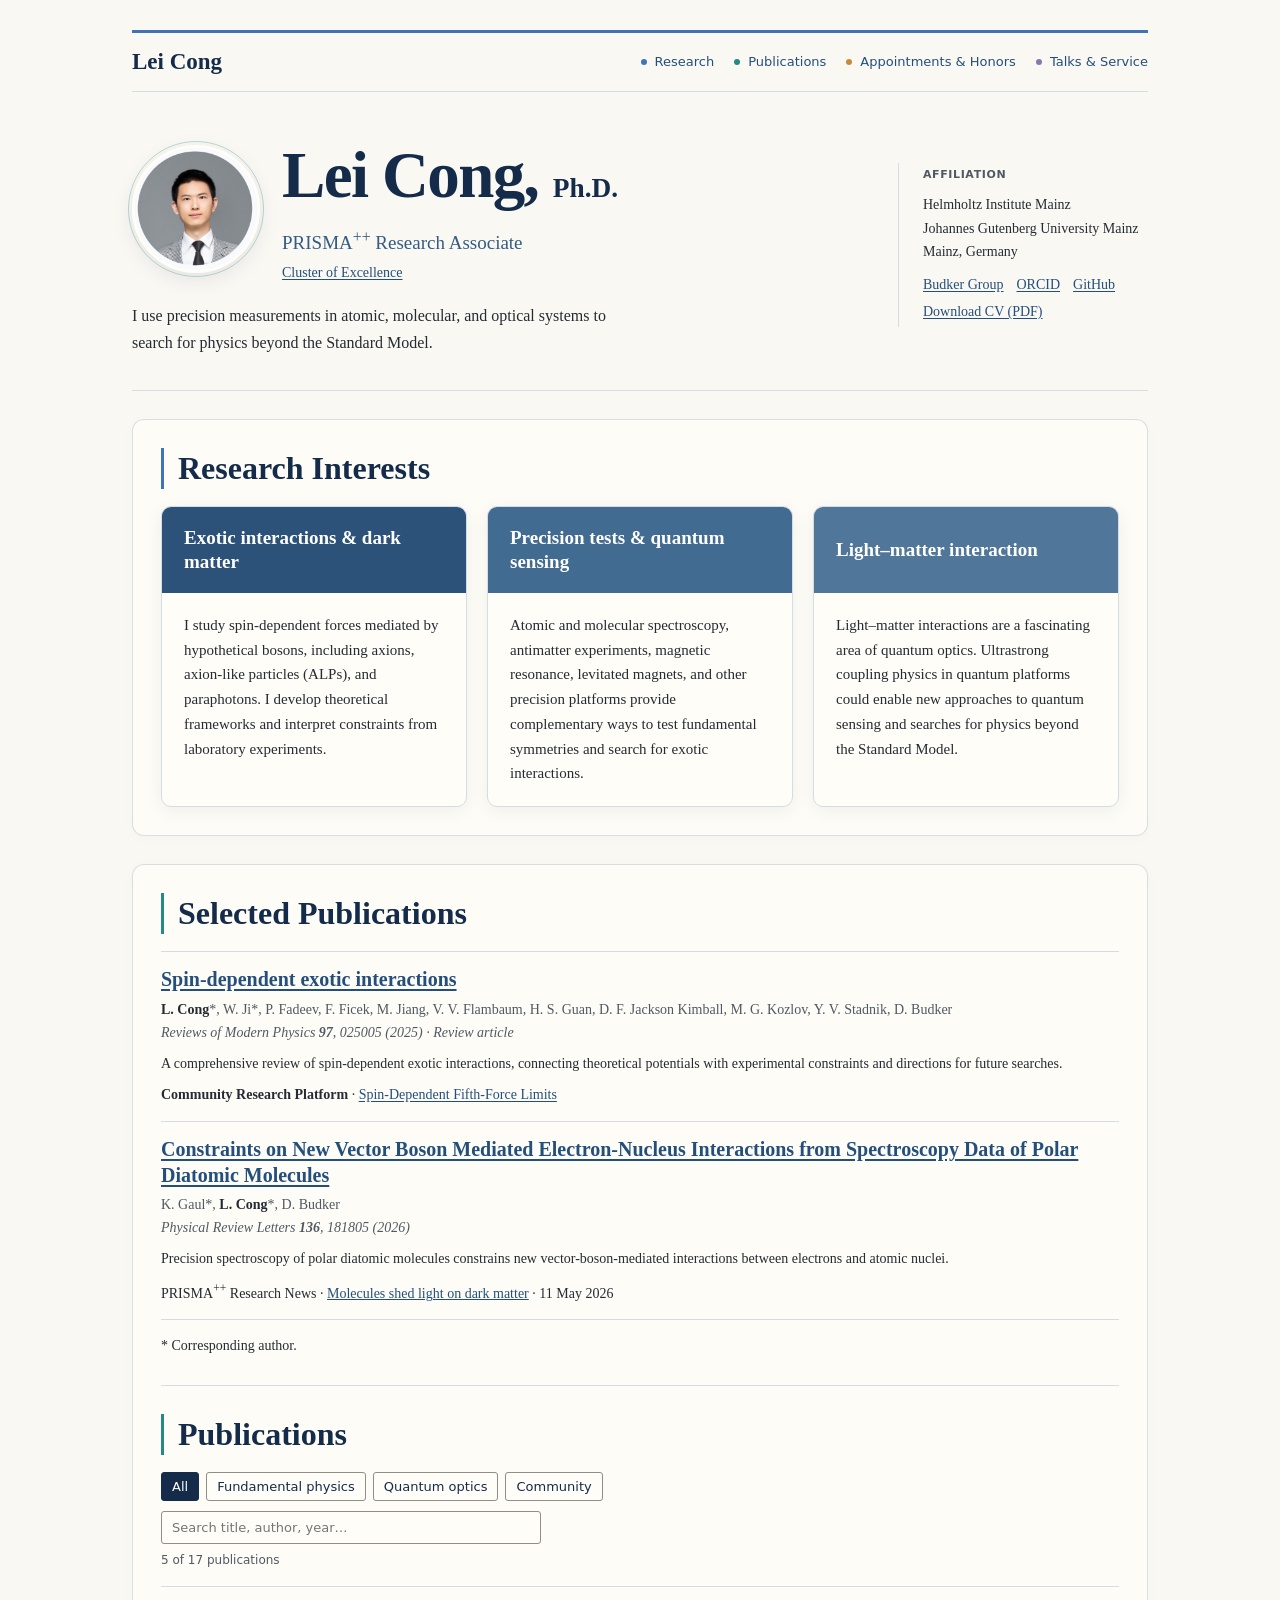
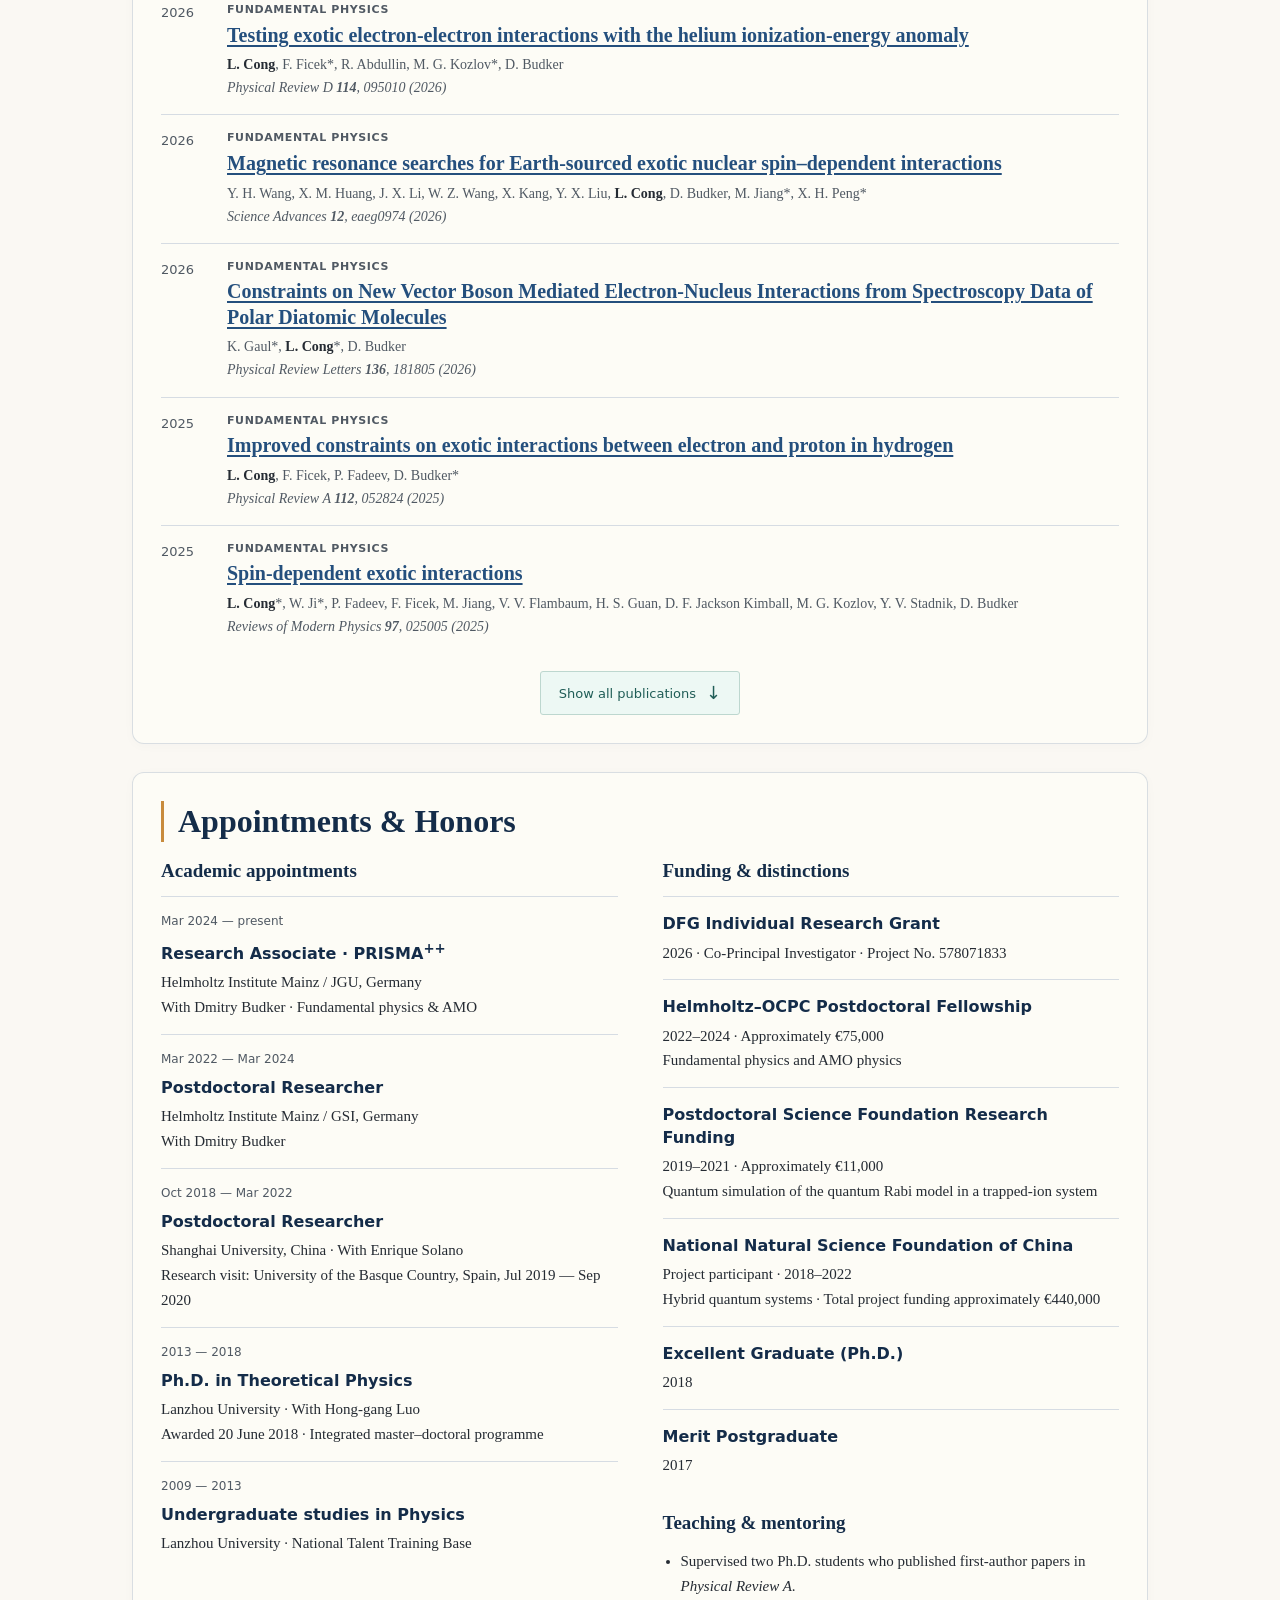
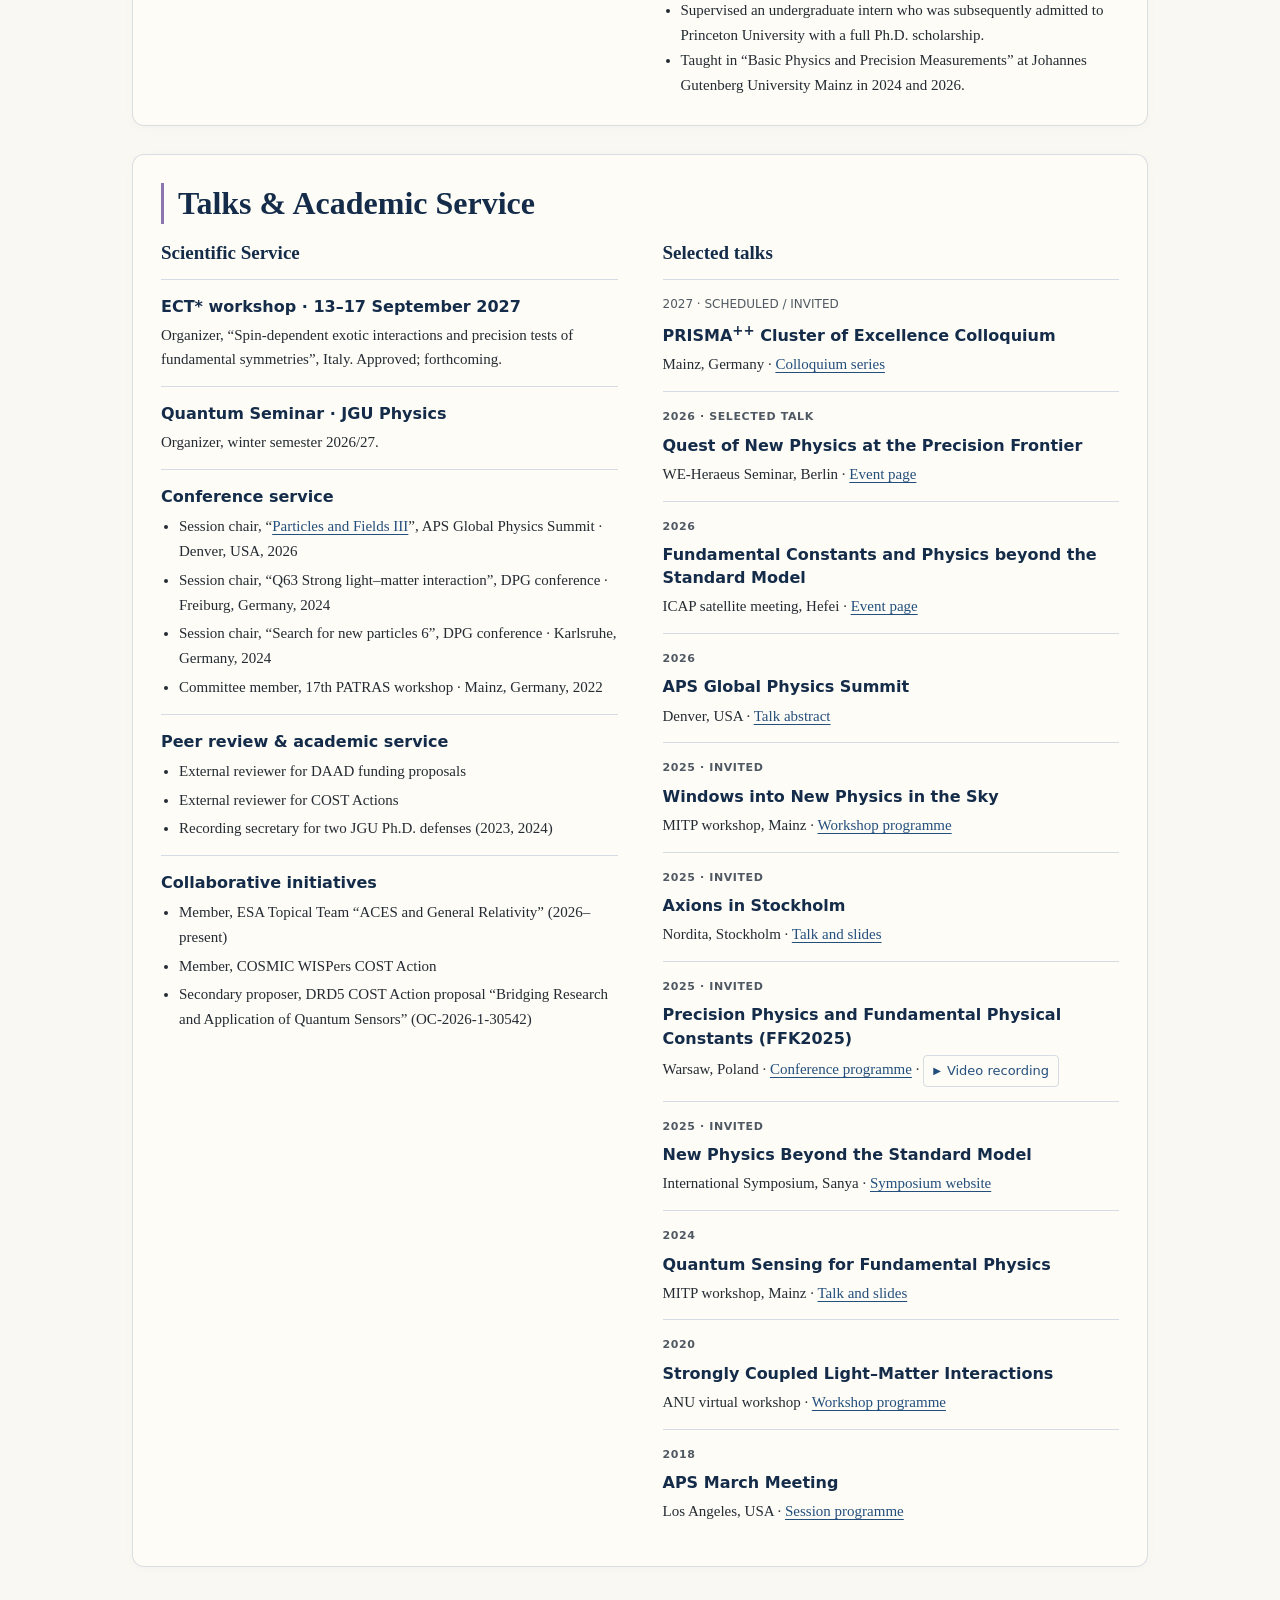
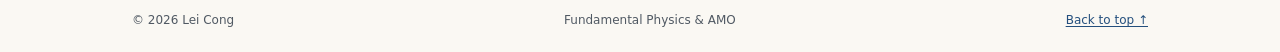
==== index.html @ a2b8dc7c "updates" ====
<!doctype html>
<html lang="en">
<head>
  <meta charset="utf-8">
  <meta name="viewport" content="width=device-width,initial-scale=1">
  <title>Lei Cong | Spin-dependent Forces &amp; Quantum Sensing</title>
  <meta name="description" content="Lei Cong, PRISMA++ Research Associate at JGU Mainz, studies spin-dependent exotic interactions, fifth forces, precision spectroscopy, and quantum sensing.">
  <meta name="author" content="Lei Cong">
  <link rel="canonical" href="https://lei-cong.github.io/">
  <meta property="og:title" content="Lei Cong | Spin-dependent Forces &amp; Quantum Sensing">
  <meta property="og:description" content="Lei Cong, PRISMA++ Research Associate at JGU Mainz, studies spin-dependent exotic interactions, fifth forces, precision spectroscopy, and quantum sensing.">
  <meta property="og:type" content="profile">
  <meta property="og:url" content="https://lei-cong.github.io/">
  <meta property="og:site_name" content="Lei Cong">
  <meta property="profile:first_name" content="Lei">
  <meta property="profile:last_name" content="Cong">
  <meta name="twitter:card" content="summary">
  <meta name="twitter:title" content="Lei Cong | Spin-dependent Forces &amp; Quantum Sensing">
  <meta name="twitter:description" content="Lei Cong, PRISMA++ Research Associate at JGU Mainz, studies spin-dependent exotic interactions, fifth forces, precision spectroscopy, and quantum sensing.">
  <meta name="theme-color" content="#142c49">
  <link rel="icon" href="assets/favicon.svg" type="image/svg+xml">
  <link rel="stylesheet" href="assets/style.css?v=1e6056c26b88">
  <script src="assets/main.js?v=452ec78bf4c9" defer></script>
  <script type="application/ld+json">
{
  "@context": "https://schema.org",
  "@graph": [
    {
      "@type": "ProfilePage",
      "@id": "https://lei-cong.github.io/",
      "url": "https://lei-cong.github.io/",
      "name": "Lei Cong | Spin-dependent Forces & Quantum Sensing",
      "description": "Lei Cong, PRISMA++ Research Associate at JGU Mainz, studies spin-dependent exotic interactions, fifth forces, precision spectroscopy, and quantum sensing.",
      "inLanguage": "en",
      "mainEntity": {
        "@id": "https://lei-cong.github.io/#lei-cong"
      },
      "citation": [
        {
          "@id": "https://lei-cong.github.io/#rmp-review"
        },
        {
          "@id": "https://lei-cong.github.io/#molecular-spectroscopy"
        },
        {
          "@id": "https://lei-cong.github.io/#fifth-force-dataset"
        }
      ],
      "mentions": {
        "@id": "https://lei-cong.github.io/#fifth-force-platform"
      },
      "significantLink": [
        "https://orcid.org/0000-0003-0002-1840",
        "https://github.com/Lei-Cong",
        "https://lei-cong.github.io/assets/Lei-Cong-CV-2026.pdf",
        "https://prisma.uni-mainz.de/en/2026/05/11/molecules-shed-light-on-dark-matter/"
      ]
    },
    {
      "@type": "Person",
      "@id": "https://lei-cong.github.io/#lei-cong",
      "name": "Lei Cong",
      "givenName": "Lei",
      "familyName": "Cong",
      "honorificSuffix": "Ph.D.",
      "image": "https://lei-cong.github.io/assets/lei-cong-portrait.png",
      "url": "https://lei-cong.github.io/",
      "jobTitle": "PRISMA++ Research Associate",
      "worksFor": {
        "@type": "CollegeOrUniversity",
        "name": "Johannes Gutenberg University Mainz"
      },
      "affiliation": [
        {
          "@type": "Organization",
          "name": "Helmholtz Institute Mainz"
        },
        {
          "@type": "Organization",
          "name": "PRISMA++ Cluster of Excellence",
          "url": "https://prisma.uni-mainz.de/en/"
        }
      ],
      "sameAs": [
        "https://orcid.org/0000-0003-0002-1840",
        "https://github.com/Lei-Cong"
      ],
      "identifier": {
        "@type": "PropertyValue",
        "propertyID": "ORCID",
        "value": "0000-0003-0002-1840"
      },
      "knowsAbout": [
        "Spin-dependent exotic interactions",
        "Fifth forces",
        "Precision tests of fundamental symmetries",
        "Axions and axion-like particles",
        "Atomic, molecular, and optical physics",
        "Precision spectroscopy",
        "Quantum sensing",
        "Ultrastrong light–matter coupling",
        "Quantum criticality",
        "Physics beyond the Standard Model"
      ],
      "subjectOf": {
        "@type": "DigitalDocument",
        "name": "Lei Cong — Curriculum Vitae",
        "url": "https://lei-cong.github.io/assets/Lei-Cong-CV-2026.pdf",
        "encodingFormat": "application/pdf"
      }
    },
    {
      "@type": "ScholarlyArticle",
      "@id": "https://lei-cong.github.io/#rmp-review",
      "name": "Spin-dependent exotic interactions",
      "url": "https://doi.org/10.1103/RevModPhys.97.025005",
      "identifier": "https://doi.org/10.1103/RevModPhys.97.025005",
      "author": [
        {
          "@id": "https://lei-cong.github.io/#lei-cong"
        },
        {
          "@type": "Person",
          "name": "W. Ji"
        },
        {
          "@type": "Person",
          "name": "P. Fadeev"
        },
        {
          "@type": "Person",
          "name": "F. Ficek"
        },
        {
          "@type": "Person",
          "name": "M. Jiang"
        },
        {
          "@type": "Person",
          "name": "V. V. Flambaum"
        },
        {
          "@type": "Person",
          "name": "H. S. Guan"
        },
        {
          "@type": "Person",
          "name": "D. F. Jackson Kimball"
        },
        {
          "@type": "Person",
          "name": "M. G. Kozlov"
        },
        {
          "@type": "Person",
          "name": "Y. V. Stadnik"
        },
        {
          "@type": "Person",
          "name": "D. Budker"
        }
      ],
      "description": "A comprehensive review of spin-dependent exotic interactions, connecting theoretical potentials with experimental constraints and directions for future searches.",
      "isPartOf": {
        "@type": "PublicationVolume",
        "volumeNumber": "97",
        "isPartOf": {
          "@type": "Periodical",
          "name": "Reviews of Modern Physics"
        }
      },
      "pagination": "025005"
    },
    {
      "@type": "ScholarlyArticle",
      "@id": "https://lei-cong.github.io/#molecular-spectroscopy",
      "name": "Constraints on New Vector Boson Mediated Electron-Nucleus Interactions from Spectroscopy Data of Polar Diatomic Molecules",
      "url": "https://doi.org/10.1103/d19m-s856",
      "identifier": "https://doi.org/10.1103/d19m-s856",
      "author": [
        {
          "@type": "Person",
          "name": "K. Gaul"
        },
        {
          "@id": "https://lei-cong.github.io/#lei-cong"
        },
        {
          "@type": "Person",
          "name": "D. Budker"
        }
      ],
      "description": "Precision spectroscopy of polar diatomic molecules constrains new vector-boson-mediated interactions between electrons and atomic nuclei.",
      "isPartOf": {
        "@type": "PublicationVolume",
        "volumeNumber": "136",
        "isPartOf": {
          "@type": "Periodical",
          "name": "Physical Review Letters"
        }
      },
      "pagination": "181805"
    },
    {
      "@type": "Dataset",
      "@id": "https://lei-cong.github.io/#fifth-force-dataset",
      "name": "Spin-Dependent Fifth-Force Limits",
      "description": "An archived collection of experimental constraints on spin-dependent fifth forces, published as version 3 on Zenodo.",
      "creator": {
        "@id": "https://lei-cong.github.io/#lei-cong"
      },
      "version": "3",
      "url": "https://zenodo.org/records/14583677",
      "sameAs": "https://doi.org/10.5281/zenodo.14583677",
      "identifier": "https://doi.org/10.5281/zenodo.14583677",
      "citation": {
        "@id": "https://lei-cong.github.io/#rmp-review"
      },
      "keywords": [
        "Spin-dependent exotic interactions",
        "Fifth-force constraints"
      ],
      "publisher": {
        "@type": "Organization",
        "name": "Zenodo"
      }
    },
    {
      "@type": "WebSite",
      "@id": "https://lei-cong.github.io/#fifth-force-platform",
      "name": "Spin-Dependent Fifth-Force Limits",
      "url": "https://lei-cong.github.io/Spin-Dependent-5th-Force-Limits/",
      "sameAs": "https://github.com/Lei-Cong/Spin-Dependent-5th-Force-Limits"
    }
  ]
}
  </script>
</head><body><a class="skip" href="#main">Skip to content</a>
<header>
  <a class="wordmark" href="#main">Lei Cong</a>
  <nav aria-label="Main navigation">
    <a href="#research">Research</a>
    <a href="#publications">Publications</a>
    <a href="#career">Appointments &amp; Honors</a>
    <a href="#community">Talks &amp; Service</a>
  </nav>
</header>
<main id="main">
<section id="lei-cong" class="hero" aria-labelledby="name">
  <div class="hero-main">
    <div class="hero-identity">
      <img class="portrait" src="assets/lei-cong-portrait.png" alt="Portrait of Lei Cong" width="452" height="396" decoding="async">
      <div class="identity-copy">
        <h1 id="name">Lei Cong, <span>Ph.D.</span></h1>
        <p class="position">PRISMA<sup>++</sup> Research Associate
          <span class="cluster-designation"><a href="https://prisma.uni-mainz.de/en/" aria-label="PRISMA++ Cluster of Excellence" title="Precision Physics, Fundamental Interactions and Structure of Matter">Cluster of Excellence</a></span>
        </p>
      </div>
    </div>
    <p class="intro">I use precision measurements in atomic, molecular, and optical systems to search for physics beyond the Standard Model.</p>
  </div>
  <aside aria-label="Affiliation and academic links">
    <p class="label">Affiliation</p>
    <p>Helmholtz Institute Mainz<br>Johannes Gutenberg University Mainz<br>Mainz, Germany</p>
    <ul class="profile-links">
      <li><a href="https://budker.uni-mainz.de/?page_id=70">Budker Group</a></li>
      <li><a href="https://orcid.org/0000-0003-0002-1840" rel="me">ORCID</a></li>
      <li><a href="https://github.com/Lei-Cong" rel="me">GitHub</a></li>
      <li><a href="assets/Lei-Cong-CV-2026.pdf" download="Lei-Cong-CV-2026.pdf">Download CV (PDF)</a></li>
    </ul>
  </aside>
</section>
<section id="research" class="section-panel"><div class="section-heading"><h2>Research Interests</h2></div><div class="research-grid">
<article><h3>Exotic interactions & dark matter</h3><p>I study spin-dependent forces mediated by hypothetical bosons, including axions, axion-like particles (ALPs), and paraphotons. I develop theoretical frameworks and interpret constraints from laboratory experiments.</p></article>
<article><h3>Precision tests & quantum sensing</h3><p>Atomic and molecular spectroscopy, antimatter experiments, magnetic resonance, levitated magnets, and other precision platforms provide complementary ways to test fundamental symmetries and search for exotic interactions.</p></article>
<article><h3>Light–matter interaction</h3><p>Light–matter interactions are a fascinating area of quantum optics. Ultrastrong coupling physics in quantum platforms could enable new approaches to quantum sensing and searches for physics beyond the Standard Model.</p></article></div></section>
<div class="section-panel publications-panel">
<section class="featured" aria-labelledby="selected-heading">
  <h2 id="selected-heading">Selected Publications</h2>
  <ol class="selected-list">
  <li id="rmp-review">
    <h3><a href="https://doi.org/10.1103/RevModPhys.97.025005">Spin-dependent exotic interactions</a></h3>
    <p class="authors"><strong>L. Cong</strong>*, W. Ji*, P. Fadeev, F. Ficek, M. Jiang, V. V. Flambaum, H. S. Guan, D. F. Jackson Kimball, M. G. Kozlov, Y. V. Stadnik, D. Budker</p>
    <p class="venue">Reviews of Modern Physics <strong>97</strong>, 025005 (2025) · Review article</p>
    <p class="publication-summary">A comprehensive review of spin-dependent exotic interactions, connecting theoretical potentials with experimental constraints and directions for future searches.</p>
    <p id="fifth-force-platform" class="publication-news"><strong>Community Research Platform</strong> · <a href="https://github.com/Lei-Cong/Spin-Dependent-5th-Force-Limits">Spin-Dependent Fifth-Force Limits</a></p>
  </li>
  <li id="molecular-spectroscopy">
    <h3><a href="https://doi.org/10.1103/d19m-s856">Constraints on New Vector Boson Mediated Electron-Nucleus Interactions from Spectroscopy Data of Polar Diatomic Molecules</a></h3>
    <p class="authors">K. Gaul*, <strong>L. Cong</strong>*, D. Budker</p>
    <p class="venue">Physical Review Letters <strong>136</strong>, 181805 (2026)</p>
    <p class="publication-summary">Precision spectroscopy of polar diatomic molecules constrains new vector-boson-mediated interactions between electrons and atomic nuclei.</p>
    <p class="publication-news">PRISMA<sup>++</sup> Research News · <a href="https://prisma.uni-mainz.de/en/2026/05/11/molecules-shed-light-on-dark-matter/">Molecules shed light on dark matter</a> · 11 May 2026</p>
  </li>
  </ol>
  <p>* Corresponding author.</p>
</section>
<section id="publications"><div class="section-heading"><h2>Publications</h2></div><div class="filters" hidden><div role="group" aria-label="Filter by research topic"><button class="active" data-filter="All" aria-pressed="true">All</button><button data-filter="Fundamental physics" aria-pressed="false">Fundamental physics</button><button data-filter="Quantum optics" aria-pressed="false">Quantum optics</button><button data-filter="Community" aria-pressed="false">Community</button></div><label><span class="sr-only">Search publications</span><input id="search" type="search" placeholder="Search title, author, year…"></label><p id="result-count" role="status" aria-live="polite"></p></div><div class="publication-list" id="publication-list">
<article class="publication" data-topic="Fundamental physics" data-search="testing exotic electron-electron interactions with the helium ionization-energy anomaly l. cong, f. ficek*, r. abdullin, m. g. kozlov*, d. budker physical review d 114, 095010 2026"><span class="pub-year">2026</span><div><p class="eyebrow">Fundamental physics</p><h3><a href="https://doi.org/10.1103/djwc-193y">Testing exotic electron-electron interactions with the helium ionization-energy anomaly</a></h3><p class="authors"><strong>L. Cong</strong>, F. Ficek*, R. Abdullin, M. G. Kozlov*, D. Budker</p><p class="venue">Physical Review D <strong>114</strong>, 095010 (2026)</p></div></article>
<article class="publication" data-topic="Fundamental physics" data-search="magnetic resonance searches for earth-sourced exotic nuclear spin–dependent interactions y. h. wang, x. m. huang, j. x. li, w. z. wang, x. kang, y. x. liu, l. cong, d. budker, m. jiang*, x. h. peng* science advances 12, eaeg0974 2026"><span class="pub-year">2026</span><div><p class="eyebrow">Fundamental physics</p><h3><a href="https://doi.org/10.1126/sciadv.aeg0974">Magnetic resonance searches for Earth-sourced exotic nuclear spin–dependent interactions</a></h3><p class="authors">Y. H. Wang, X. M. Huang, J. X. Li, W. Z. Wang, X. Kang, Y. X. Liu, <strong>L. Cong</strong>, D. Budker, M. Jiang*, X. H. Peng*</p><p class="venue">Science Advances <strong>12</strong>, eaeg0974 (2026)</p></div></article>
<article class="publication" data-topic="Fundamental physics" data-search="constraints on new vector boson mediated electron-nucleus interactions from spectroscopy data of polar diatomic molecules k. gaul*, l. cong*, d. budker physical review letters 136, 181805 2026"><span class="pub-year">2026</span><div><p class="eyebrow">Fundamental physics</p><h3><a href="https://doi.org/10.1103/d19m-s856">Constraints on New Vector Boson Mediated Electron-Nucleus Interactions from Spectroscopy Data of Polar Diatomic Molecules</a></h3><p class="authors">K. Gaul*, <strong>L. Cong</strong>*, D. Budker</p><p class="venue">Physical Review Letters <strong>136</strong>, 181805 (2026)</p></div></article>
<article class="publication" data-topic="Fundamental physics" data-search="improved constraints on exotic interactions between electron and proton in hydrogen l. cong, f. ficek, p. fadeev, d. budker* physical review a 112, 052824 2025"><span class="pub-year">2025</span><div><p class="eyebrow">Fundamental physics</p><h3><a href="https://doi.org/10.1103/8nyk-sysy">Improved constraints on exotic interactions between electron and proton in hydrogen</a></h3><p class="authors"><strong>L. Cong</strong>, F. Ficek, P. Fadeev, D. Budker*</p><p class="venue">Physical Review A <strong>112</strong>, 052824 (2025)</p></div></article>
<article class="publication" data-topic="Fundamental physics" data-search="spin-dependent exotic interactions l. cong*, w. ji*, p. fadeev, f. ficek, m. jiang, v. v. flambaum, h. s. guan, d. f. jackson kimball, m. g. kozlov, y. v. stadnik, d. budker reviews of modern physics 97, 025005 2025"><span class="pub-year">2025</span><div><p class="eyebrow">Fundamental physics</p><h3><a href="https://doi.org/10.1103/RevModPhys.97.025005">Spin-dependent exotic interactions</a></h3><p class="authors"><strong>L. Cong</strong>*, W. Ji*, P. Fadeev, F. Ficek, M. Jiang, V. V. Flambaum, H. S. Guan, D. F. Jackson Kimball, M. G. Kozlov, Y. V. Stadnik, D. Budker</p><p class="venue">Reviews of Modern Physics <strong>97</strong>, 025005 (2025)</p></div></article>
<article class="publication" data-topic="Fundamental physics" data-search="constraints on axion-mediated dipole-dipole interactions z. t. xu, x. heng, g. q. tian, d. gong, l. cong, w. ji*, d. budker, k. wei* physical review letters 134, 181801 2025"><span class="pub-year">2025</span><div><p class="eyebrow">Fundamental physics</p><h3><a href="https://doi.org/10.1103/PhysRevLett.134.181801">Constraints on Axion-Mediated Dipole-Dipole Interactions</a></h3><p class="authors">Z. T. Xu, X. Heng, G. Q. Tian, D. Gong, <strong>L. Cong</strong>, W. Ji*, D. Budker, K. Wei*</p><p class="venue">Physical Review Letters <strong>134</strong>, 181801 (2025)</p></div></article>
<article class="publication" data-topic="Quantum optics" data-search="spectral continuum in the rabi–stark model d. braak*, l. cong*, h.-p. eckle, h. johannesson, e.-k. twyeffort journal of the optical society of america b 41, c97–c111 2024"><span class="pub-year">2024</span><div><p class="eyebrow">Quantum optics</p><h3><a href="https://doi.org/10.1364/JOSAB.524014">Spectral continuum in the Rabi–Stark model</a></h3><p class="authors">D. Braak*, <strong>L. Cong</strong>*, H.-P. Eckle, H. Johannesson, E.-K. Twyeffort</p><p class="venue">Journal of the Optical Society of America B <strong>41</strong>, C97–C111 (2024)</p></div></article>
<article class="publication" data-topic="Quantum optics" data-search="entanglement resonance in the asymmetric quantum rabi model y. shi, l. cong*, h.-p. eckle* physical review a 105, 062450 2022"><span class="pub-year">2022</span><div><p class="eyebrow">Quantum optics</p><h3><a href="https://doi.org/10.1103/PhysRevA.105.062450">Entanglement resonance in the asymmetric quantum Rabi model</a></h3><p class="authors">Y. Shi, <strong>L. Cong</strong>*, H.-P. Eckle*</p><p class="venue">Physical Review A <strong>105</strong>, 062450 (2022)</p></div></article>
<article class="publication" data-topic="Quantum optics" data-search="application of polaron picture in the two-qubit quantum rabi model x.-m. sun, l. cong, h.-p. eckle, z.-j. ying*, h.-g. luo* physical review a 101, 063832 2020"><span class="pub-year">2020</span><div><p class="eyebrow">Quantum optics</p><h3><a href="https://doi.org/10.1103/PhysRevA.101.063832">Application of polaron picture in the two-qubit quantum Rabi model</a></h3><p class="authors">X.-M. Sun, <strong>L. Cong</strong>, H.-P. Eckle, Z.-J. Ying*, H.-G. Luo*</p><p class="venue">Physical Review A <strong>101</strong>, 063832 (2020)</p></div></article>
<article class="publication" data-topic="Quantum optics" data-search="selective interactions in the quantum rabi model l. cong, s. felicetti, j. casanova, l. lamata, e. solano*, i. arrazola* physical review a 101, 032350 2020"><span class="pub-year">2020</span><div><p class="eyebrow">Quantum optics</p><h3><a href="https://doi.org/10.1103/PhysRevA.101.032350">Selective Interactions in the Quantum Rabi Model</a></h3><p class="authors"><strong>L. Cong</strong>, S. Felicetti, J. Casanova, L. Lamata, E. Solano*, I. Arrazola*</p><p class="venue">Physical Review A <strong>101</strong>, 032350 (2020)</p></div></article>
<article class="publication" data-topic="Quantum optics" data-search="polarons picture in the two-photon quantum rabi model l. cong, x.-m. sun, m. liu, z.-j. ying*, h.-g. luo* physical review a 99, 013815 2019"><span class="pub-year">2019</span><div><p class="eyebrow">Quantum optics</p><h3><a href="https://doi.org/10.1103/PhysRevA.99.013815">Polarons picture in the two-photon quantum Rabi model</a></h3><p class="authors"><strong>L. Cong</strong>, X.-M. Sun, M. Liu, Z.-J. Ying*, H.-G. Luo*</p><p class="venue">Physical Review A <strong>99</strong>, 013815 (2019)</p></div></article>
<article class="publication" data-topic="Quantum optics" data-search="frequency-renormalized multipolaron expansion for the quantum rabi model l. cong, x.-m. sun, m. liu, z.-j. ying*, h.-g. luo* physical review a 95, 063803 2017"><span class="pub-year">2017</span><div><p class="eyebrow">Quantum optics</p><h3><a href="https://doi.org/10.1103/PhysRevA.95.063803">Frequency-renormalized multipolaron expansion for the quantum Rabi model</a></h3><p class="authors"><strong>L. Cong</strong>, X.-M. Sun, M. Liu, Z.-J. Ying*, H.-G. Luo*</p><p class="venue">Physical Review A <strong>95</strong>, 063803 (2017)</p></div></article>
<article class="publication" data-topic="Fundamental physics" data-search="a levitated-magnet vector force sensor for spin-dependent exotic interactions d. w. p. amaral*, l. cong*, t. m. fuchs, h. ulbricht, d. budker arxiv:2606.30781 · submitted to physical review letters 2026"><span class="pub-year">2026</span><div><p class="eyebrow">Fundamental physics · Under review</p><h3><a href="https://arxiv.org/abs/2606.30781">A Levitated-Magnet Vector Force Sensor for Spin-Dependent Exotic Interactions</a></h3><p class="authors">D. W. P. Amaral*, <strong>L. Cong</strong>*, T. M. Fuchs, H. Ulbricht, D. Budker</p><p class="venue">arXiv:2606.30781 · Submitted to Physical Review Letters (2026)</p></div></article>
<article class="publication" data-topic="Community" data-search="the cosmic wispers white paper: the physics case for weakly interacting slim particles a. arza et al., including l. cong arxiv:2603.03433 · submitted to european physical journal d 2026"><span class="pub-year">2026</span><div><p class="eyebrow">Community · Preprint</p><h3><a href="https://arxiv.org/abs/2603.03433">The COSMIC WISPers White Paper: The physics case for Weakly Interacting Slim Particles</a></h3><p class="authors">A. Arza et al., including <strong>L. Cong</strong></p><p class="venue">arXiv:2603.03433 · Submitted to European Physical Journal D (2026)</p></div></article>
<article class="publication" data-topic="Fundamental physics" data-search="searching for exotic interactions between antimatter l. cong, f. ficek*, p. fadeev, y. v. stadnik, d. budker arxiv:2503.07161 · submitted to science advances 2025"><span class="pub-year">2025</span><div><p class="eyebrow">Fundamental physics · Under review</p><h3><a href="https://arxiv.org/abs/2503.07161">Searching for Exotic Interactions between Antimatter</a></h3><p class="authors"><strong>L. Cong</strong>, F. Ficek*, P. Fadeev, Y. V. Stadnik, D. Budker</p><p class="venue">arXiv:2503.07161 · Submitted to Science Advances (2025)</p></div></article>
<article class="publication" data-topic="Fundamental physics" data-search="constraints on exotic interactions from scalar spin-spin coupling in tritium deuteride l. cong, d. f. jackson kimball, m. g. kozlov, d. budker* arxiv:2408.15442 2024"><span class="pub-year">2024</span><div><p class="eyebrow">Fundamental physics · Preprint</p><h3><a href="https://arxiv.org/abs/2408.15442">Constraints on exotic interactions from scalar spin-spin coupling in tritium deuteride</a></h3><p class="authors"><strong>L. Cong</strong>, D. F. Jackson Kimball, M. G. Kozlov, D. Budker*</p><p class="venue">arXiv:2408.15442 (2024)</p></div></article>
<article id="fifth-force-dataset" class="publication" data-topic="Fundamental physics|Community" data-search="spin-dependent fifth-force limits dataset lei cong l. cong zenodo 2025 10.5281/zenodo.14583677">
  <span class="pub-year">2025</span>
  <div>
    <p class="eyebrow">Fundamental physics · Community · Dataset</p>
    <h3><a href="https://doi.org/10.5281/zenodo.14583677">Spin-Dependent Fifth-Force Limits</a></h3>
    <p class="authors"><strong>L. Cong</strong></p>
    <p class="venue">Zenodo, version 3 (2025) · DOI: 10.5281/zenodo.14583677</p>
    <p class="publication-summary">An archived collection of experimental constraints on spin-dependent fifth forces, published as version 3 on Zenodo.</p>
  </div>
</article>
</div>
<div class="publication-disclosure" hidden>
  <button id="publication-toggle" type="button" aria-expanded="false" aria-controls="publication-list">
    <span class="publication-toggle-label">Show all publications</span>
    <span class="publication-toggle-icon" aria-hidden="true">↓</span>
  </button>
</div>
<p id="no-results" hidden>No matching publications. Try a different search or topic.</p></section>
</div>
<section id="career" class="section-panel"><div class="section-heading"><h2>Appointments &amp; Honors</h2></div><div class="two-columns"><div><h3>Academic appointments</h3><ol class="timeline"><li><span>Mar 2024 — present</span><h4>Research Associate · PRISMA<sup>++</sup></h4><p>Helmholtz Institute Mainz / JGU, Germany<br>With Dmitry Budker · Fundamental physics & AMO</p></li><li><span>Mar 2022 — Mar 2024</span><h4>Postdoctoral Researcher</h4><p>Helmholtz Institute Mainz / GSI, Germany<br>With Dmitry Budker</p></li><li><span>Oct 2018 — Mar 2022</span><h4>Postdoctoral Researcher</h4><p>Shanghai University, China · With Enrique Solano<br>Research visit: University of the Basque Country, Spain, Jul 2019 — Sep 2020</p></li><li><span>2013 — 2018</span><h4>Ph.D. in Theoretical Physics</h4><p>Lanzhou University · With Hong-gang Luo<br>Awarded 20 June 2018 · Integrated master–doctoral programme</p></li><li><span>2009 — 2013</span><h4>Undergraduate studies in Physics</h4><p>Lanzhou University · National Talent Training Base</p></li></ol></div><div><h3>Funding & distinctions</h3><ul class="detail-list"><li><h4>DFG Individual Research Grant</h4><p>2026 · Co-Principal Investigator · Project No. 578071833</p></li><li><h4>Helmholtz–OCPC Postdoctoral Fellowship</h4><p>2022–2024 · Approximately €75,000<br>Fundamental physics and AMO physics</p></li><li><h4>Postdoctoral Science Foundation Research Funding</h4><p>2019–2021 · Approximately €11,000<br>Quantum simulation of the quantum Rabi model in a trapped-ion system</p></li><li><h4>National Natural Science Foundation of China</h4><p>Project participant · 2018–2022<br>Hybrid quantum systems · Total project funding approximately €440,000</p></li><li><h4>Excellent Graduate (Ph.D.)</h4><p>2018</p></li>
<li><h4>Merit Postgraduate</h4><p>2017</p></li></ul><h3 class="subheading">Teaching & mentoring</h3>
<ul class="item-lines">
  <li>Supervised two Ph.D. students who published first-author papers in <em>Physical Review A</em>.</li>
  <li>Supervised an undergraduate intern who was subsequently admitted to Princeton University with a full Ph.D. scholarship.</li>
  <li>Taught in “Basic Physics and Precision Measurements” at Johannes Gutenberg University Mainz in 2024 and 2026.</li>
</ul></div></div></section>
<section id="community" class="section-panel"><div class="section-heading"><h2>Talks &amp; Academic Service</h2></div><div class="two-columns"><div><h3>Scientific Service</h3><ul class="detail-list"><li><h4>ECT* workshop · 13–17 September 2027</h4><p>Organizer, “Spin-dependent exotic interactions and precision tests of fundamental symmetries”, Italy. Approved; forthcoming.</p></li><li><h4>Quantum Seminar · JGU Physics</h4><p>Organizer, winter semester 2026/27.</p></li><li><h4>Conference service</h4>
<ul class="item-lines">
  <li>Session chair, “<a href="https://meetings-archive.aps.org/smt/2026/vir-l02/">Particles and Fields III</a>”, APS Global Physics Summit · Denver, USA, 2026</li>
  <li>Session chair, “Q63 Strong light–matter interaction”, DPG conference · Freiburg, Germany, 2024</li>
  <li>Session chair, “Search for new particles 6”, DPG conference · Karlsruhe, Germany, 2024</li>
  <li>Committee member, 17th PATRAS workshop · Mainz, Germany, 2022</li>
</ul></li><li><h4>Peer review & academic service</h4><ul class="item-lines"><li>External reviewer for DAAD funding proposals</li><li>External reviewer for COST Actions</li><li>Recording secretary for two JGU Ph.D. defenses (2023, 2024)</li></ul></li><li><h4>Collaborative initiatives</h4>
<ul class="item-lines">
  <li>Member, ESA Topical Team “ACES and General Relativity” (2026–present)</li>
  <li>Member, COSMIC WISPers COST Action</li>
  <li>Secondary proposer, DRD5 COST Action proposal “Bridging Research and Application of Quantum Sensors” (OC-2026-1-30542)</li>
</ul></li></ul></div><div><h3>Selected talks</h3>
<ul class="detail-list">
  <li>
    <span class="tag">2027 · SCHEDULED / INVITED</span>
    <h4>PRISMA<sup>++</sup> Cluster of Excellence Colloquium</h4>
    <p>Mainz, Germany · <a href="https://indico.zdv.uni-mainz.de/category/23/">Colloquium series</a></p>
  </li>
  <li>
    <span class="eyebrow">2026 · SELECTED TALK</span>
    <h4>Quest of New Physics at the Precision Frontier</h4>
    <p>WE-Heraeus Seminar, Berlin · <a href="https://www.we-heraeus-stiftung.de/veranstaltungen/quest-of-new-physics-at-the-precision-frontier/">Event page</a></p>
  </li>
  <li>
    <span class="eyebrow">2026</span>
    <h4>Fundamental Constants and Physics beyond the Standard Model</h4>
    <p>ICAP satellite meeting, Hefei · <a href="https://www.icap29.com/summer-school.html">Event page</a></p>
  </li>
  <li>
    <span class="eyebrow">2026</span>
    <h4>APS Global Physics Summit</h4>
    <p>Denver, USA · <a href="https://meetings-archive.aps.org/smt/2026/vir-b01/5/">Talk abstract</a></p>
  </li>
  <li>
    <span class="eyebrow">2025 · INVITED</span>
    <h4>Windows into New Physics in the Sky</h4>
    <p>MITP workshop, Mainz · <a href="https://indico.mitp.uni-mainz.de/event/407/timetable/?view=indico_weeks_view">Workshop programme</a></p>
  </li>
  <li>
    <span class="eyebrow">2025 · INVITED</span>
    <h4>Axions in Stockholm</h4>
    <p>Nordita, Stockholm · <a href="https://indico.fysik.su.se/event/8808/contributions/14345/">Talk and slides</a></p>
  </li>
  <li>
    <span class="eyebrow">2025 · INVITED</span>
    <h4>Precision Physics and Fundamental Physical Constants (FFK2025)</h4>
    <p>Warsaw, Poland · <a href="https://www.ffk2025.candela.org.pl/program-2/">Conference programme</a> · <a class="video-link" href="https://www.youtube.com/watch?v=KOTbOwiqE_A"><span class="play-icon" aria-hidden="true">▶</span> Video recording</a></p>
  </li>
  <li>
    <span class="eyebrow">2025 · INVITED</span>
    <h4>New Physics Beyond the Standard Model</h4>
    <p>International Symposium, Sanya · <a href="https://isnp2025.casconf.cn/page/1830408968258850816">Symposium website</a></p>
  </li>
  <li>
    <span class="eyebrow">2024</span>
    <h4>Quantum Sensing for Fundamental Physics</h4>
    <p>MITP workshop, Mainz · <a href="https://indico.mitp.uni-mainz.de/event/424/contributions/5249/">Talk and slides</a></p>
  </li>
  <li>
    <span class="eyebrow">2020</span>
    <h4>Strongly Coupled Light–Matter Interactions</h4>
    <p>ANU virtual workshop · <a href="https://physics.anu.edu.au/news_events/?EventID=1158">Workshop programme</a></p>
  </li>
  <li>
    <span class="eyebrow">2018</span>
    <h4>APS March Meeting</h4>
    <p>Los Angeles, USA · <a href="https://meetings-archive.aps.org/mar/2018/x26/">Session programme</a></p>
  </li>
</ul>
</div></div>

</section>
</main>
<footer><span>© 2026 Lei Cong</span><span>Fundamental Physics & AMO</span><a href="#">Back to top ↑</a></footer></body></html>
---- assets/style.css ----
:root {
  --paper: #faf8f3;
  --surface: #fffdf8;
  --ink: #252b33;
  --muted: #505963;
  --navy: #142c49;
  --link: #244f7d;
  --accent: #345b83;
  --blue: #3f74b8;
  --teal: #238a84;
  --gold: #c88b3d;
  --violet: #8a77af;
  --rule: #d6dce3;
  --display: Baskerville, 'Baskerville Old Face', 'Palatino Linotype', Georgia, serif;
  --serif: Charter, 'Bitstream Charter', Cambria, Georgia, serif;
  --sans: system-ui, -apple-system, sans-serif;
}
* { box-sizing: border-box; }
html { scroll-padding-top: 20px; }
body { margin: 0; background: var(--paper); color: var(--ink); font: 16px/1.65 var(--serif); }
a { color: var(--link); text-underline-offset: .17em; }
a:hover { color: var(--accent); text-decoration-thickness: 2px; }
a:focus-visible, button:focus-visible, input:focus-visible { outline: 2px solid var(--link); outline-offset: 4px; }
header, main, footer { width: min(100% - 64px, 1016px); margin-inline: auto; }
header {
  display: flex; align-items: center; justify-content: space-between; gap: 20px;
  border-top: 3px solid var(--blue); border-bottom: 1px solid var(--rule);
  margin-top: 30px; padding: 16px 0;
}
.wordmark { font: 700 23px var(--display); color: var(--navy); text-decoration: none; }
nav { display: flex; flex-wrap: wrap; gap: 8px 20px; font: 13px/1.5 var(--sans); }
nav a { text-decoration: none; }
nav a::before {
  content: "";
  display: inline-block;
  flex: none;
  width: 6px;
  height: 6px;
  margin-right: 8px;
  border-radius: 50%;
  vertical-align: .12em;
  background: var(--nav-accent, var(--blue));
}
nav a[href="#research"] { --nav-accent: var(--blue); }
nav a[href="#publications"] { --nav-accent: var(--teal); }
nav a[href="#career"] { --nav-accent: var(--gold); }
nav a[href="#community"] { --nav-accent: var(--violet); }
nav a:hover { text-decoration: underline; }
section { padding: 34px 0; border-bottom: 1px solid var(--rule); }
.section-panel {
  margin: 28px 0;
  padding: 28px;
  border: 1px solid rgba(52, 91, 131, .18);
  border-radius: 12px;
  background: rgba(255, 253, 248, .65);
  box-shadow: 0 2px 12px rgba(20, 44, 73, .025);
}
#research { --section-accent: var(--blue); }
.publications-panel { --section-accent: var(--teal); }
#career { --section-accent: var(--gold); }
#community { --section-accent: var(--violet); }
.section-panel h2 {
  padding-left: 14px;
  border-left: 3px solid var(--section-accent, var(--blue));
}
.publications-panel > section { padding: 0; border: 0; }
.publications-panel > section + section {
  margin-top: 28px;
  padding-top: 28px;
  border-top: 1px solid var(--rule);
}
.hero { display: grid; grid-template-columns: minmax(0, 1fr) 250px; gap: 36px; padding: 42px 0 34px; }
.hero-main, .identity-copy { min-width: 0; }
.hero-identity { display: flex; align-items: center; gap: 22px; }
.portrait {
  display: block;
  flex: 0 0 auto;
  width: 128px;
  height: 128px;
  aspect-ratio: 1 / 1;
  object-fit: cover;
  object-position: center;
  border: 3px solid var(--surface);
  border-radius: 50%;
  outline: 1px solid rgba(35, 138, 132, .3);
  outline-offset: 3px;
  box-shadow: 0 6px 20px rgba(20, 44, 73, .1);
}
.hero-identity .position { margin-bottom: 0; }
.cluster-designation { display: block; margin-top: 4px; font-size: 14px; line-height: 1.45; }
.hero-main > .intro { margin-top: 20px; }
.hero aside { border-left: 1px solid var(--rule); padding: 4px 0 4px 24px; align-self: center; }
.hero aside p { margin: 0 0 10px; }
.hero aside, .profile-links { font-size: 14px; }
.label, .eyebrow { color: var(--muted); font: 600 11px/1.5 var(--sans); letter-spacing: .055em; text-transform: uppercase; }
.profile-links { display: flex; flex-wrap: wrap; gap: 4px 13px; list-style: none; padding: 0; margin: 0; }
h1, h2, h3, h4 { font-family: var(--display); line-height: 1.28; color: var(--navy); }
h1 { font-size: clamp(41px, 7vw, 65px); letter-spacing: -.025em; margin: 0 0 7px; font-weight: 600; }
h1 span { font-size: .42em; letter-spacing: normal; }
h2 { font-size: 32px; margin: 0 0 17px; font-weight: 600; }
h3 { font-size: 19px; margin: 0 0 7px; font-weight: 600; }
h4 { font-size: 16px; margin: 4px 0; }
#career h4, #community h4 {
  font: 600 16px/1.45 var(--sans);
  margin: 5px 0;
}
p { margin: 0 0 12px; }
.position { color: var(--accent); font-size: 19px; margin: 0 0 14px; }
.intro { max-width: 61ch; margin-bottom: 0; }
.section-heading { margin-bottom: 15px; }
.section-heading > p { color: var(--muted); font-size: 14px; }
.research-grid { display: grid; grid-template-columns: repeat(3, minmax(0, 1fr)); gap: 20px; }
.research-grid > article {
  min-width: 0;
  padding: 0;
  overflow: hidden;
  background: var(--surface);
  border: 1px solid var(--rule);
  border-radius: 10px;
  box-shadow: 0 4px 18px rgba(20, 44, 73, .06);
}
.research-grid > article:nth-child(1) { --card-heading-bg: #2c5279; }
.research-grid > article:nth-child(2) { --card-heading-bg: #416b91; }
.research-grid > article:nth-child(3) { --card-heading-bg: #50769a; }
.research-grid h3 {
  display: flex;
  align-items: center;
  min-height: 86px;
  margin: 0;
  padding: 18px 22px;
  color: #fff;
  background: var(--card-heading-bg, var(--navy));
}
.research-grid p { font-size: 15px; margin: 0; padding: 20px 22px; }
@media screen and (hover: hover) and (pointer: fine) and (prefers-reduced-motion: no-preference) {
  .research-grid > article { transition: transform 180ms ease, box-shadow 180ms ease; }
  .research-grid > article:hover {
    transform: translateY(-4px);
    box-shadow: 0 10px 26px rgba(20, 44, 73, .12);
  }
}
@media (max-width: 900px) {
  .hero { grid-template-columns: minmax(0, 1fr); gap: 22px; }
  .hero aside { border-left: 0; border-top: 1px solid var(--rule); padding: 14px 0 0; }
  .research-grid { grid-template-columns: minmax(0, 1fr); }
  .research-grid h3 { min-height: 0; }
}
.selected-list { list-style: none; padding: 0; margin: 0 0 14px; }
.selected-list li, .publication { border-top: 1px solid var(--rule); padding: 15px 0; }
.selected-list li:last-child { border-bottom: 1px solid var(--rule); }
.selected-list h3, .publication h3 { font-size: 20px; margin-bottom: 5px; }
.featured > p { margin: 0; font-size: 14px; }
.authors, .venue { margin: 0; font-size: 14px; color: var(--muted); }
.authors strong { color: var(--ink); }
.venue { font-style: italic; }
.venue strong { font-weight: 700; }
.publication-news { margin: 8px 0 0; font-size: 14px; }
.publication-summary { margin: 8px 0 0; font-size: 14px; }
.filters { margin-bottom: 15px; font-family: var(--sans); }
.filters > div { display: flex; flex-wrap: wrap; gap: 7px; margin-bottom: 10px; }
button, input { font: 13px var(--sans); border: 1px solid #928d85; border-radius: 3px; color: var(--navy); background: var(--surface); }
button { padding: 6px 10px; cursor: pointer; }
button.active { color: white; background: var(--navy); border-color: var(--navy); }
input { width: min(100%, 380px); padding: 8px 10px; }
#result-count { font-size: 12px; color: var(--muted); margin: 7px 0 0; }
.publication { display: grid; grid-template-columns: 54px minmax(0, 1fr); gap: 12px; }
.publication[hidden] { display: none; }
.publication-disclosure { margin-top: 18px; text-align: center; }
.publication-disclosure button {
  display: inline-flex;
  align-items: center;
  justify-content: center;
  gap: 10px;
  min-height: 44px;
  padding: 10px 18px;
  color: #205d57;
  background: #edf8f4;
  border-color: #bdd7cf;
}
.publication-disclosure button:hover { background: #e2f1eb; border-color: var(--teal); }
.publication-toggle-icon { font-size: 18px; line-height: 1; }

.pub-year { color: var(--muted); font: 13px/1.5 var(--sans); padding-top: 1px; }
.publication .eyebrow { margin: 0 0 4px; }
.two-columns { display: grid; grid-template-columns: 1fr 1fr; gap: 45px; }
.two-columns > div > h3 { margin-bottom: 13px; }
.timeline, .detail-list { padding: 0; margin: 0; list-style: none; }
.timeline li, .detail-list li { padding: 10px 0; border-top: 1px solid var(--rule); }
.timeline span, .tag { font: 12px var(--sans); color: var(--muted); }
.timeline p, .detail-list p, .two-columns > div > p { margin: 0 0 4px; font-size: 15px; }
.subheading { margin-top: 20px; }
.video-link {
  display: inline-flex; align-items: center; gap: 6px;
  min-height: 32px; padding: 3px 9px;
  border: 1px solid var(--rule); border-radius: 4px;
  font: 13px/1.5 var(--sans); white-space: nowrap;
  text-decoration: none; vertical-align: middle;
}
.video-link .play-icon { font-size: 10px; line-height: 1; }
.video-link:hover { border-color: var(--link); background: rgba(63, 116, 184, .06); text-decoration: none; }
.item-lines { margin: 6px 0 0; padding-left: 1.2em; list-style: disc; font-size: 15px; }
.detail-list .item-lines li { padding: 0; margin: 4px 0; border: 0; }
footer { padding: 18px 0 25px; display: flex; flex-wrap: wrap; justify-content: space-between; gap: 8px; font: 12px var(--sans); color: var(--muted); }
.skip { position: absolute; top: -100px; left: 12px; padding: 8px; background: var(--surface); }
.skip:focus { top: 8px; }
.sr-only { position: absolute; width: 1px; height: 1px; overflow: hidden; clip-path: inset(50%); }
@media (max-width: 760px) {
  .section-panel { padding: 24px; }
  header { align-items: flex-start; flex-direction: column; gap: 8px; }
  .research-grid { gap: 16px; }
  .two-columns { gap: 24px; }
}
@media (max-width: 560px) {
  header, main, footer { width: calc(100% - 36px); }
  header { margin-top: 14px; }
  nav { display: grid; grid-template-columns: repeat(2, minmax(0, 1fr)); gap: 0 12px; width: 100%; }
  nav a { display: flex; align-items: center; min-height: 44px; }
  section { padding: 25px 0; }
  .section-panel { margin: 22px 0; padding: 22px 16px; border-radius: 10px; }
  .publications-panel > section + section { margin-top: 24px; padding-top: 24px; }
  .hero, .research-grid, .two-columns { grid-template-columns: 1fr; }
  .hero { padding: 30px 0 24px; gap: 20px; }
  .hero-identity { gap: 14px; }
  .portrait { width: 84px; height: 84px; }
  .hero h1 { font-size: clamp(32px, 8vw, 42px); }
  .hero-identity .position { font-size: 16px; }
  .hero-main > .intro { margin-top: 18px; }
  .hero aside { border-left: 0; border-top: 1px solid var(--rule); padding: 12px 0 0; }
  h2 { font-size: 25px; }
  .research-grid h3 { padding: 16px 18px; }
  .research-grid p { padding: 18px; }
  .filters > div { display: grid; grid-template-columns: repeat(2, minmax(0, 1fr)); }
  .filters button, .filters input { min-height: 44px; }
  .filters input { width: 100%; font-size: 16px; }
  .publication { grid-template-columns: minmax(0, 1fr); gap: 4px; }
}
@media print {
  header nav, .filters, .publication-disclosure, .skip, footer { display: none; }
  .publication[hidden] { display: grid; }
  header, main { width: 100%; }
  section { padding: 14px 0; }
  .portrait { box-shadow: none; outline: none; }
  .section-panel h2 { border-left-color: var(--rule); }
  .section-panel {
    margin: 0;
    padding: 14px 0;
    border: 0;
    border-bottom: 1px solid var(--rule);
    border-radius: 0;
    background: transparent;
    box-shadow: none;
  }
  .publications-panel > section + section { margin-top: 14px; padding-top: 14px; }
  .research-grid h3 { min-height: 0; padding: 0 0 8px; color: var(--navy); background: transparent; }
  .research-grid p { padding: 0; }
  .research-grid > article {
    padding: 14px;
    background: transparent;
    box-shadow: none;
    transform: none;
    transition: none;
    break-inside: avoid;
  }
  .publication, .selected-list li { break-inside: avoid; }
}
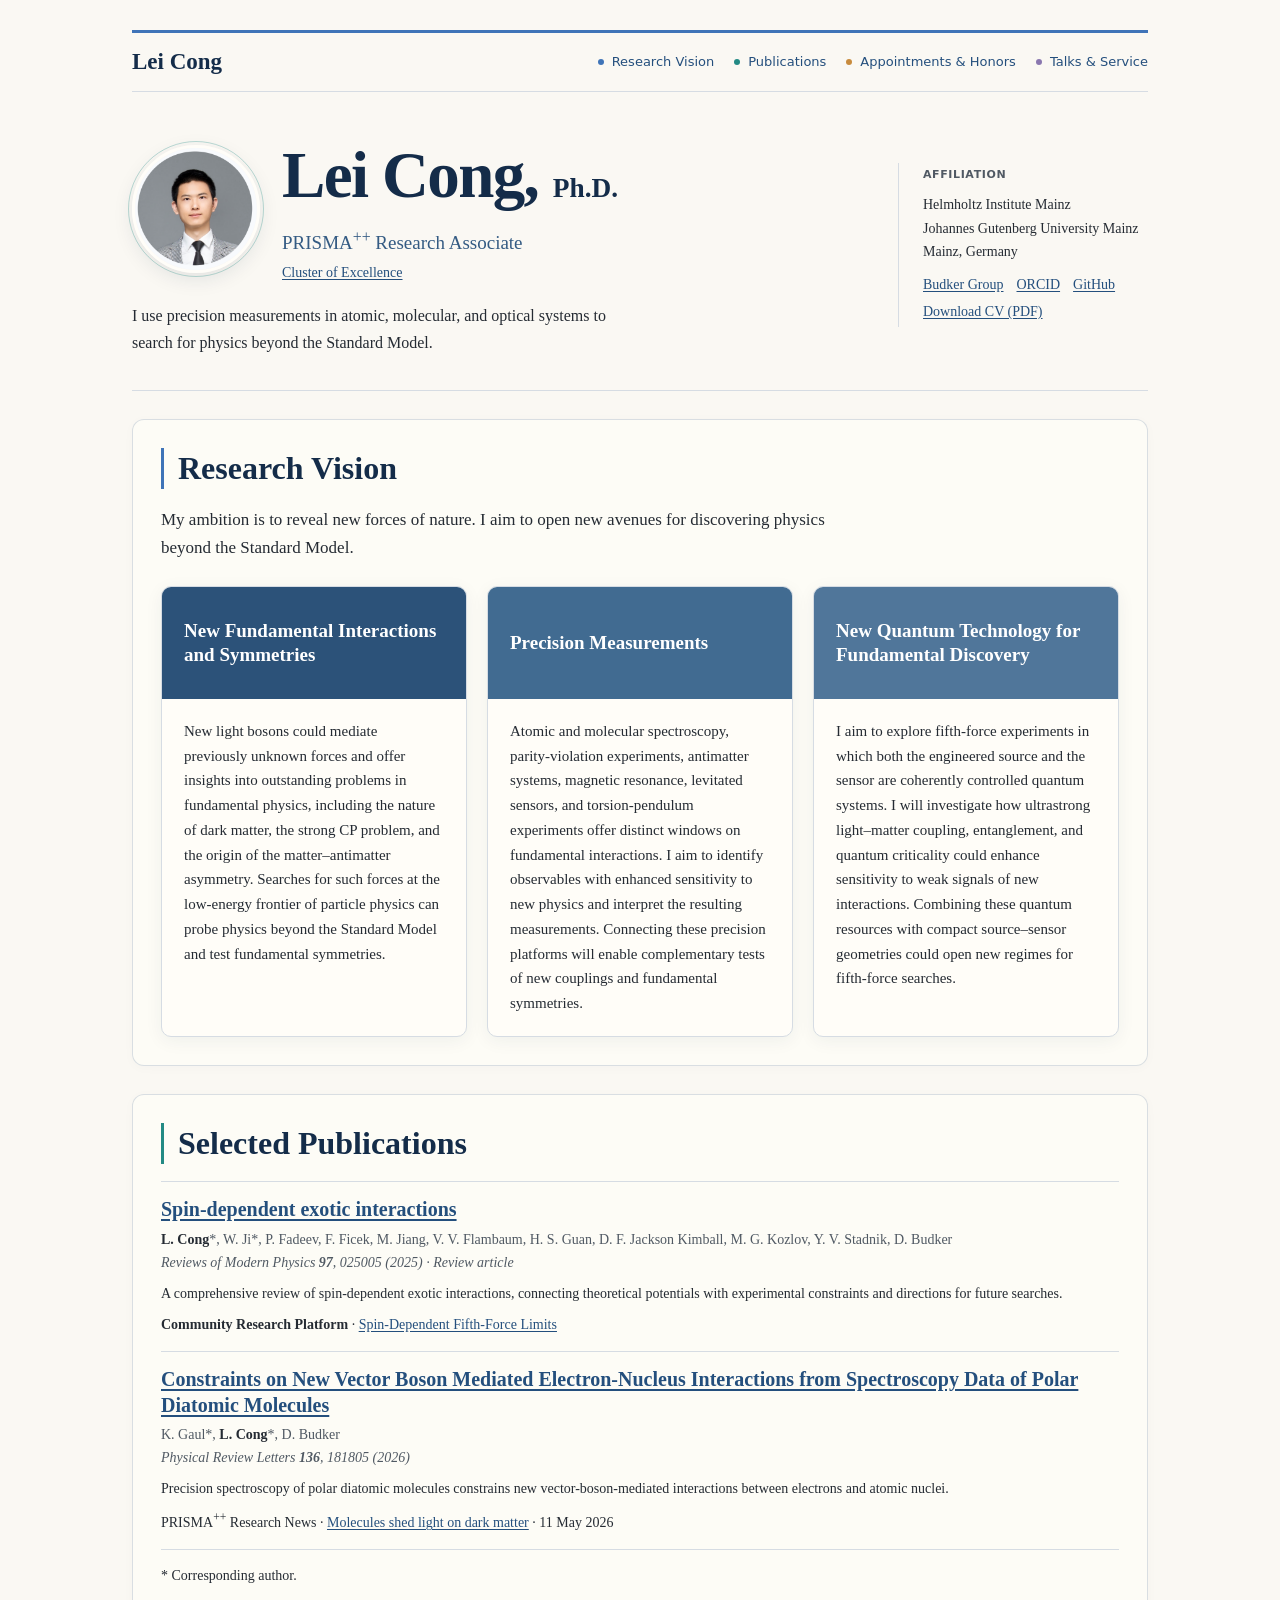
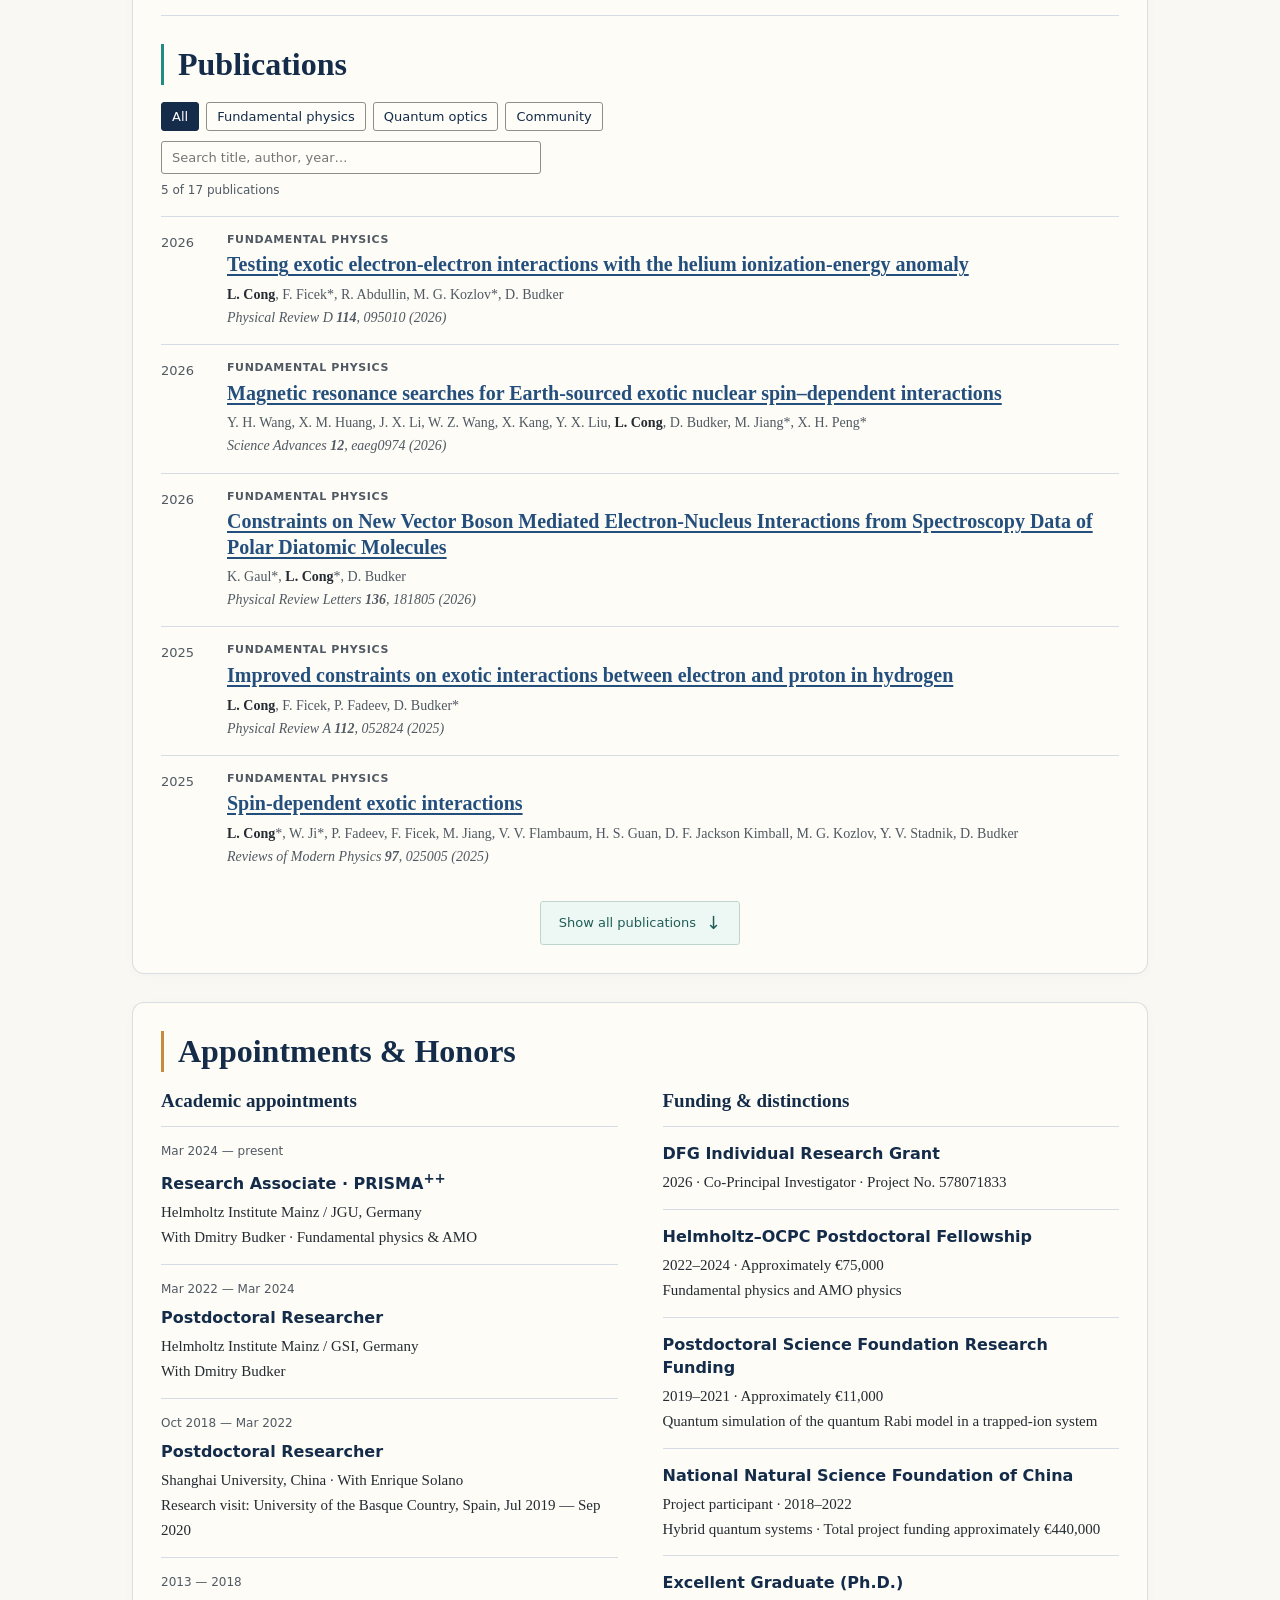
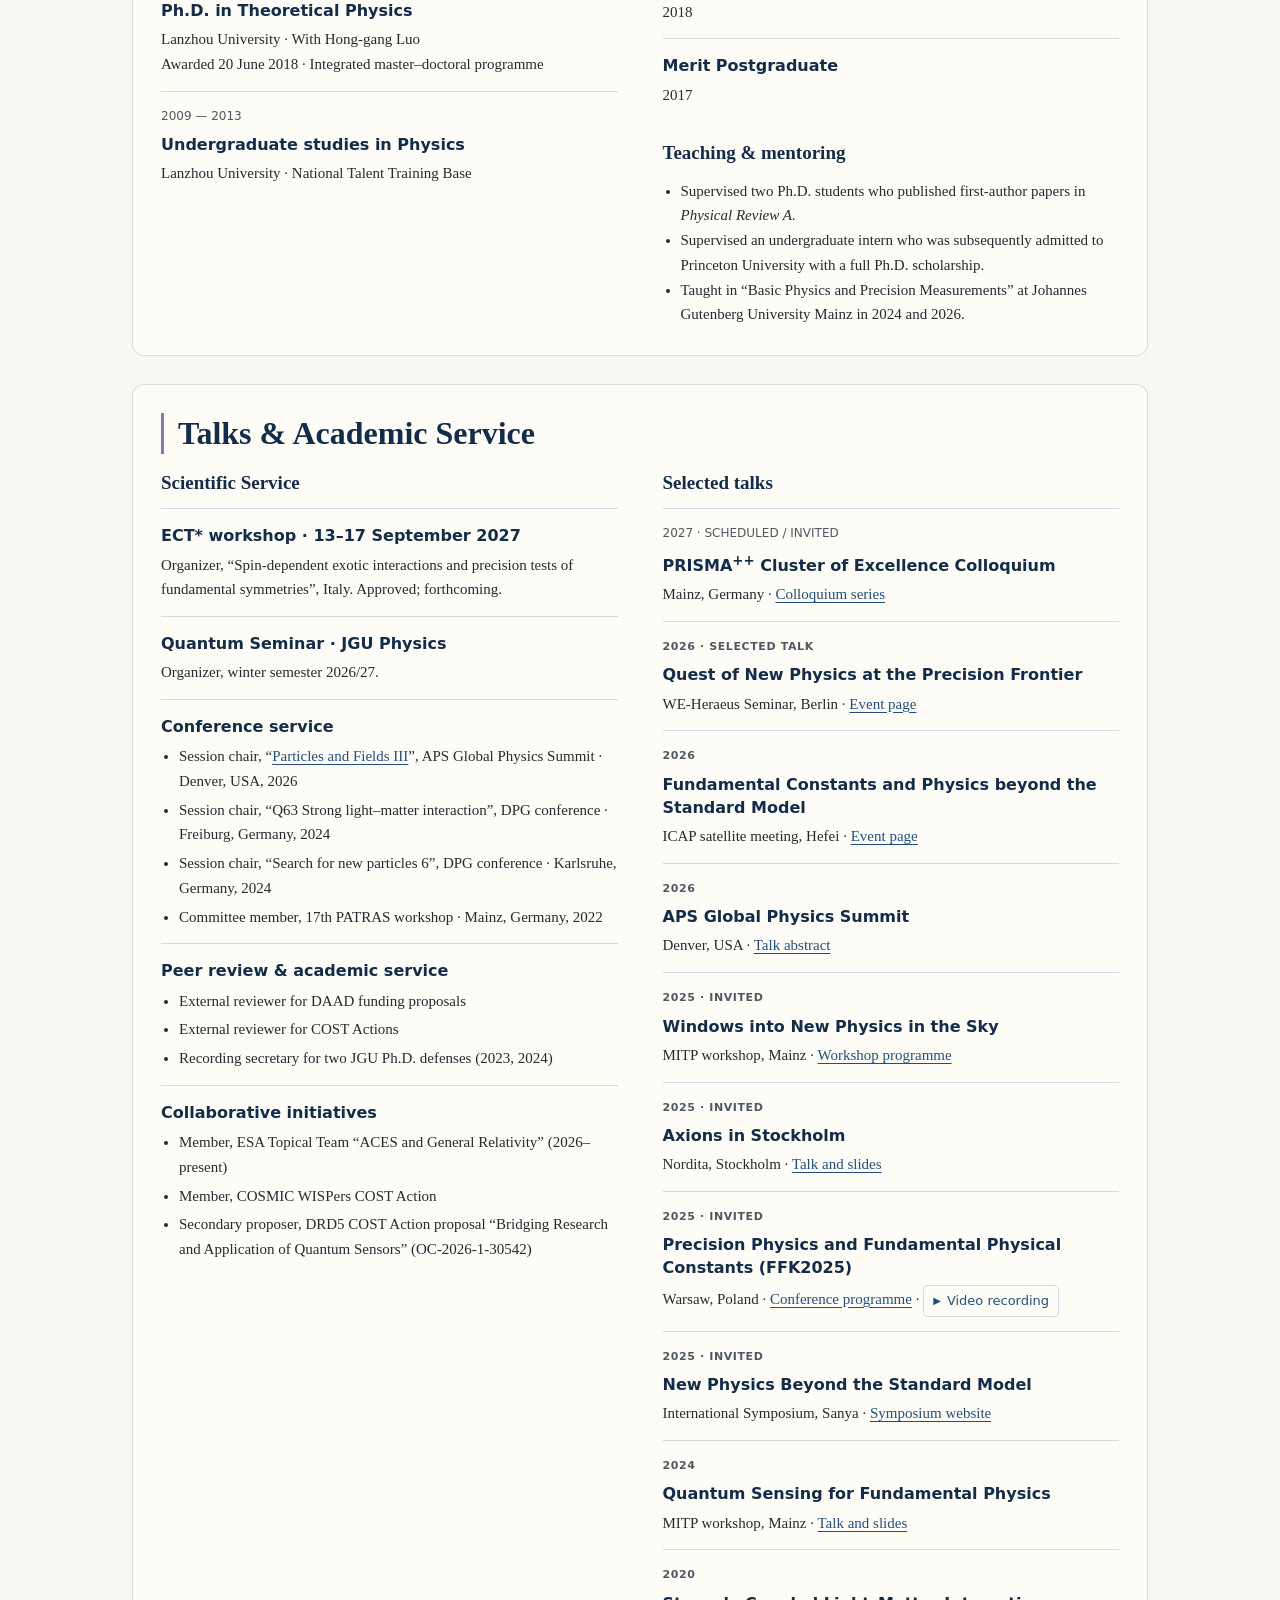
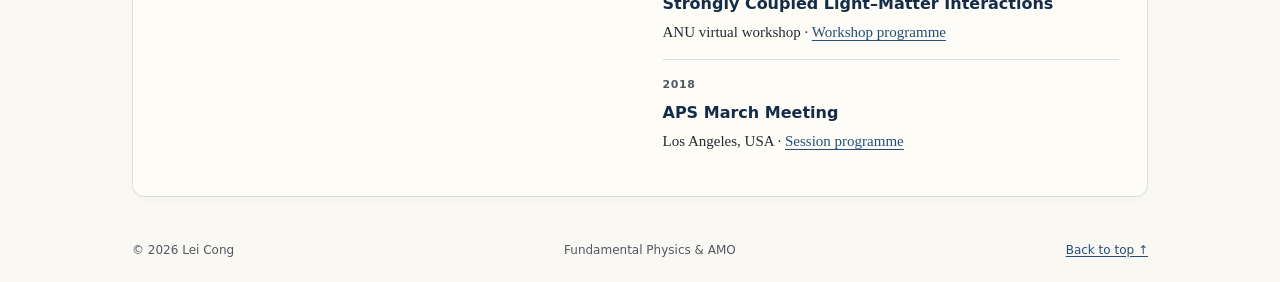
==== commit 23b8ce16: "update" ====
--- a/index.html
+++ b/index.html
@@ -19,7 +19,7 @@
   <meta name="twitter:description" content="Lei Cong, PRISMA++ Research Associate at JGU Mainz, studies spin-dependent exotic interactions, fifth forces, precision spectroscopy, and quantum sensing.">
   <meta name="theme-color" content="#142c49">
   <link rel="icon" href="assets/favicon.svg" type="image/svg+xml">
-  <link rel="stylesheet" href="assets/style.css?v=1e6056c26b88">
+  <link rel="stylesheet" href="assets/style.css?v=043955cfb2d1">
   <script src="assets/main.js?v=452ec78bf4c9" defer></script>
   <script type="application/ld+json">
 {
@@ -239,7 +239,7 @@
 <header>
   <a class="wordmark" href="#main">Lei Cong</a>
   <nav aria-label="Main navigation">
-    <a href="#research">Research</a>
+    <a href="#research">Research Vision</a>
     <a href="#publications">Publications</a>
     <a href="#career">Appointments &amp; Honors</a>
     <a href="#community">Talks &amp; Service</a>
@@ -270,10 +270,24 @@
     </ul>
   </aside>
 </section>
-<section id="research" class="section-panel"><div class="section-heading"><h2>Research Interests</h2></div><div class="research-grid">
-<article><h3>Exotic interactions & dark matter</h3><p>I study spin-dependent forces mediated by hypothetical bosons, including axions, axion-like particles (ALPs), and paraphotons. I develop theoretical frameworks and interpret constraints from laboratory experiments.</p></article>
-<article><h3>Precision tests & quantum sensing</h3><p>Atomic and molecular spectroscopy, antimatter experiments, magnetic resonance, levitated magnets, and other precision platforms provide complementary ways to test fundamental symmetries and search for exotic interactions.</p></article>
-<article><h3>Light–matter interaction</h3><p>Light–matter interactions are a fascinating area of quantum optics. Ultrastrong coupling physics in quantum platforms could enable new approaches to quantum sensing and searches for physics beyond the Standard Model.</p></article></div></section>
+<section id="research" class="section-panel" aria-labelledby="research-heading">
+  <div class="section-heading"><h2 id="research-heading">Research Vision</h2></div>
+  <p class="research-vision">My ambition is to reveal new forces of nature. I aim to open new avenues for discovering physics beyond the Standard Model.</p>
+  <div class="research-grid">
+    <article>
+      <h3>New Fundamental Interactions and Symmetries</h3>
+      <p>New light bosons could mediate previously unknown forces and offer insights into outstanding problems in fundamental physics, including the nature of dark matter, the strong CP problem, and the origin of the matter–antimatter asymmetry. Searches for such forces at the low-energy frontier of particle physics can probe physics beyond the Standard Model and test fundamental symmetries.</p>
+    </article>
+    <article>
+      <h3>Precision Measurements</h3>
+      <p>Atomic and molecular spectroscopy, parity-violation experiments, antimatter systems, magnetic resonance, levitated sensors, and torsion-pendulum experiments offer distinct windows on fundamental interactions. I aim to identify observables with enhanced sensitivity to new physics and interpret the resulting measurements. Connecting these precision platforms will enable complementary tests of new couplings and fundamental symmetries.</p>
+    </article>
+    <article>
+      <h3>New Quantum Technology for Fundamental Discovery</h3>
+      <p>I aim to explore fifth-force experiments in which both the engineered source and the sensor are coherently controlled quantum systems. I will investigate how ultrastrong light–matter coupling, entanglement, and quantum criticality could enhance sensitivity to weak signals of new interactions. Combining these quantum resources with compact source–sensor geometries could open new regimes for fifth-force searches.</p>
+    </article>
+  </div>
+</section>
 <div class="section-panel publications-panel">
 <section class="featured" aria-labelledby="selected-heading">
   <h2 id="selected-heading">Selected Publications</h2>
--- a/assets/style.css
+++ b/assets/style.css
@@ -109,6 +109,7 @@
 .intro { max-width: 61ch; margin-bottom: 0; }
 .section-heading { margin-bottom: 15px; }
 .section-heading > p { color: var(--muted); font-size: 14px; }
+.research-vision { max-width: 84ch; margin: 0 0 24px; font-size: 17px; line-height: 1.65; }
 .research-grid { display: grid; grid-template-columns: repeat(3, minmax(0, 1fr)); gap: 20px; }
 .research-grid > article {
   min-width: 0;
@@ -125,7 +126,7 @@
 .research-grid h3 {
   display: flex;
   align-items: center;
-  min-height: 86px;
+  min-height: 112px;
   margin: 0;
   padding: 18px 22px;
   color: #fff;
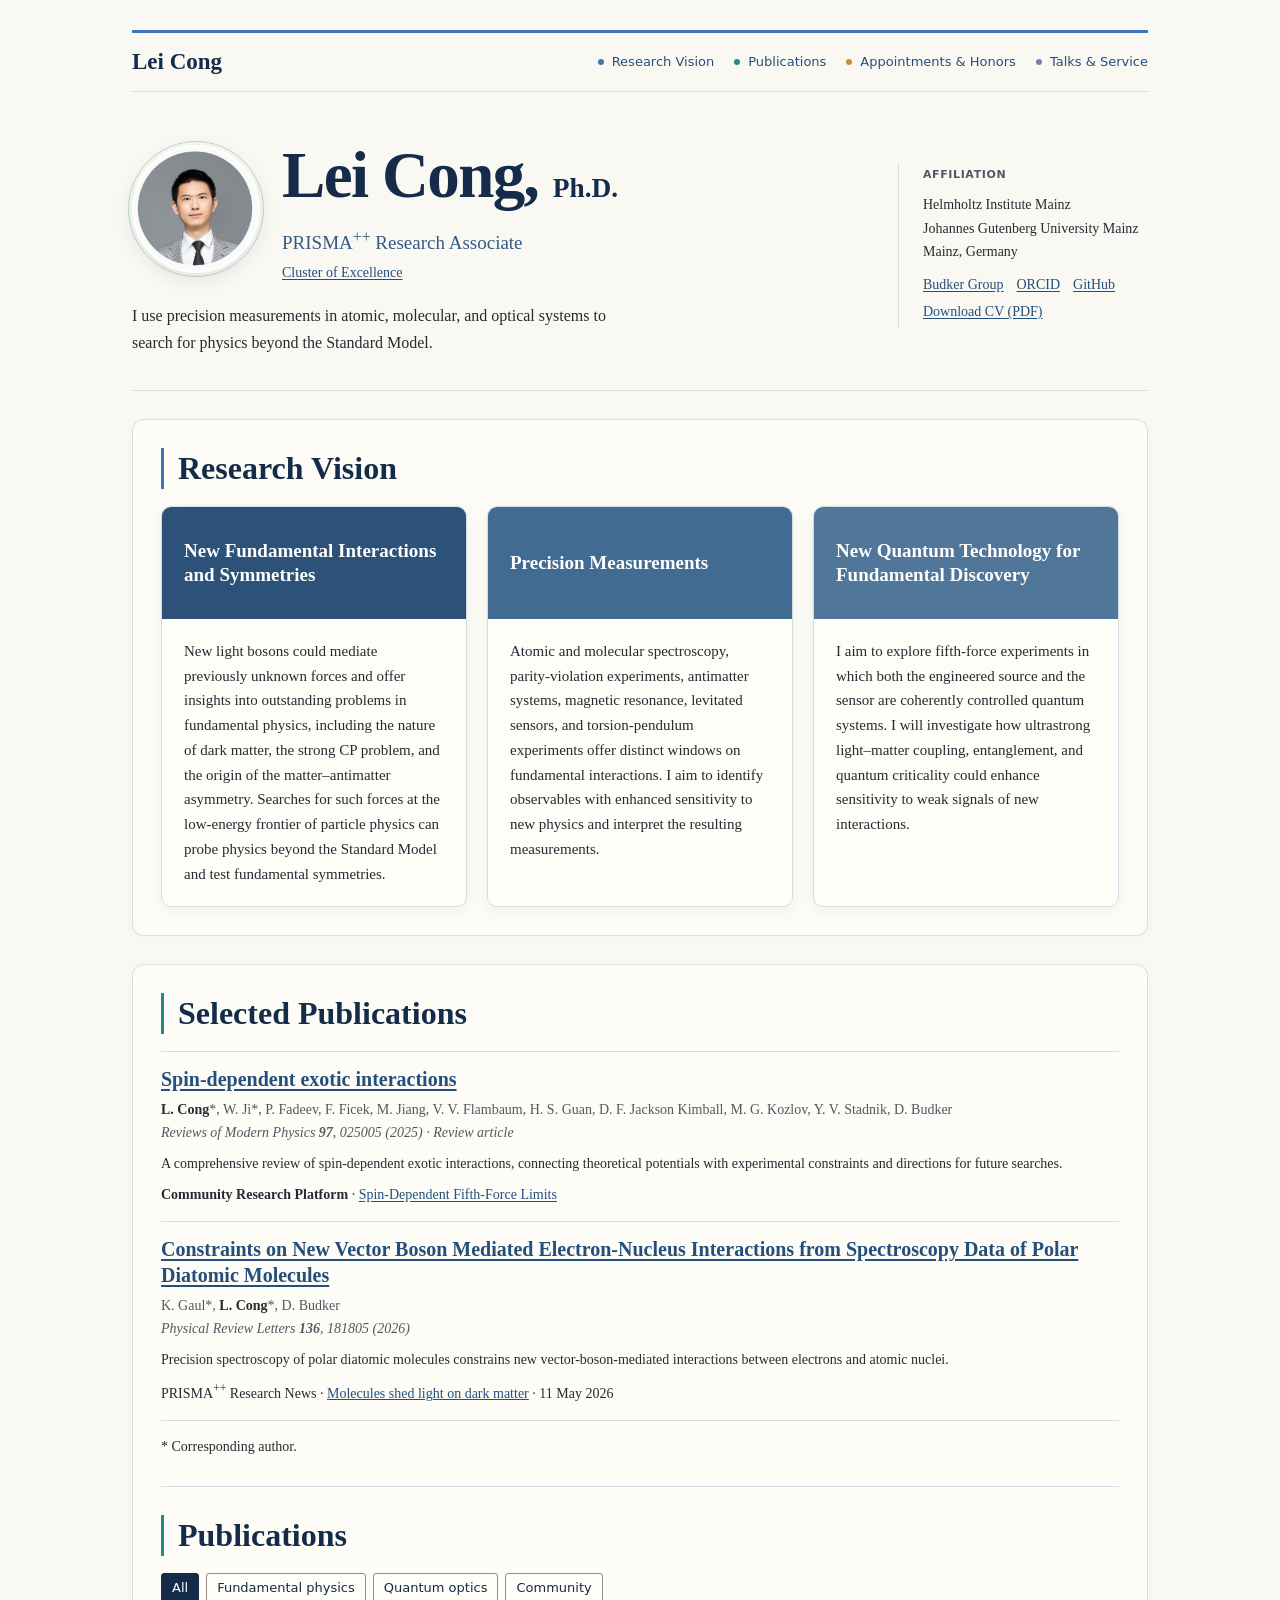
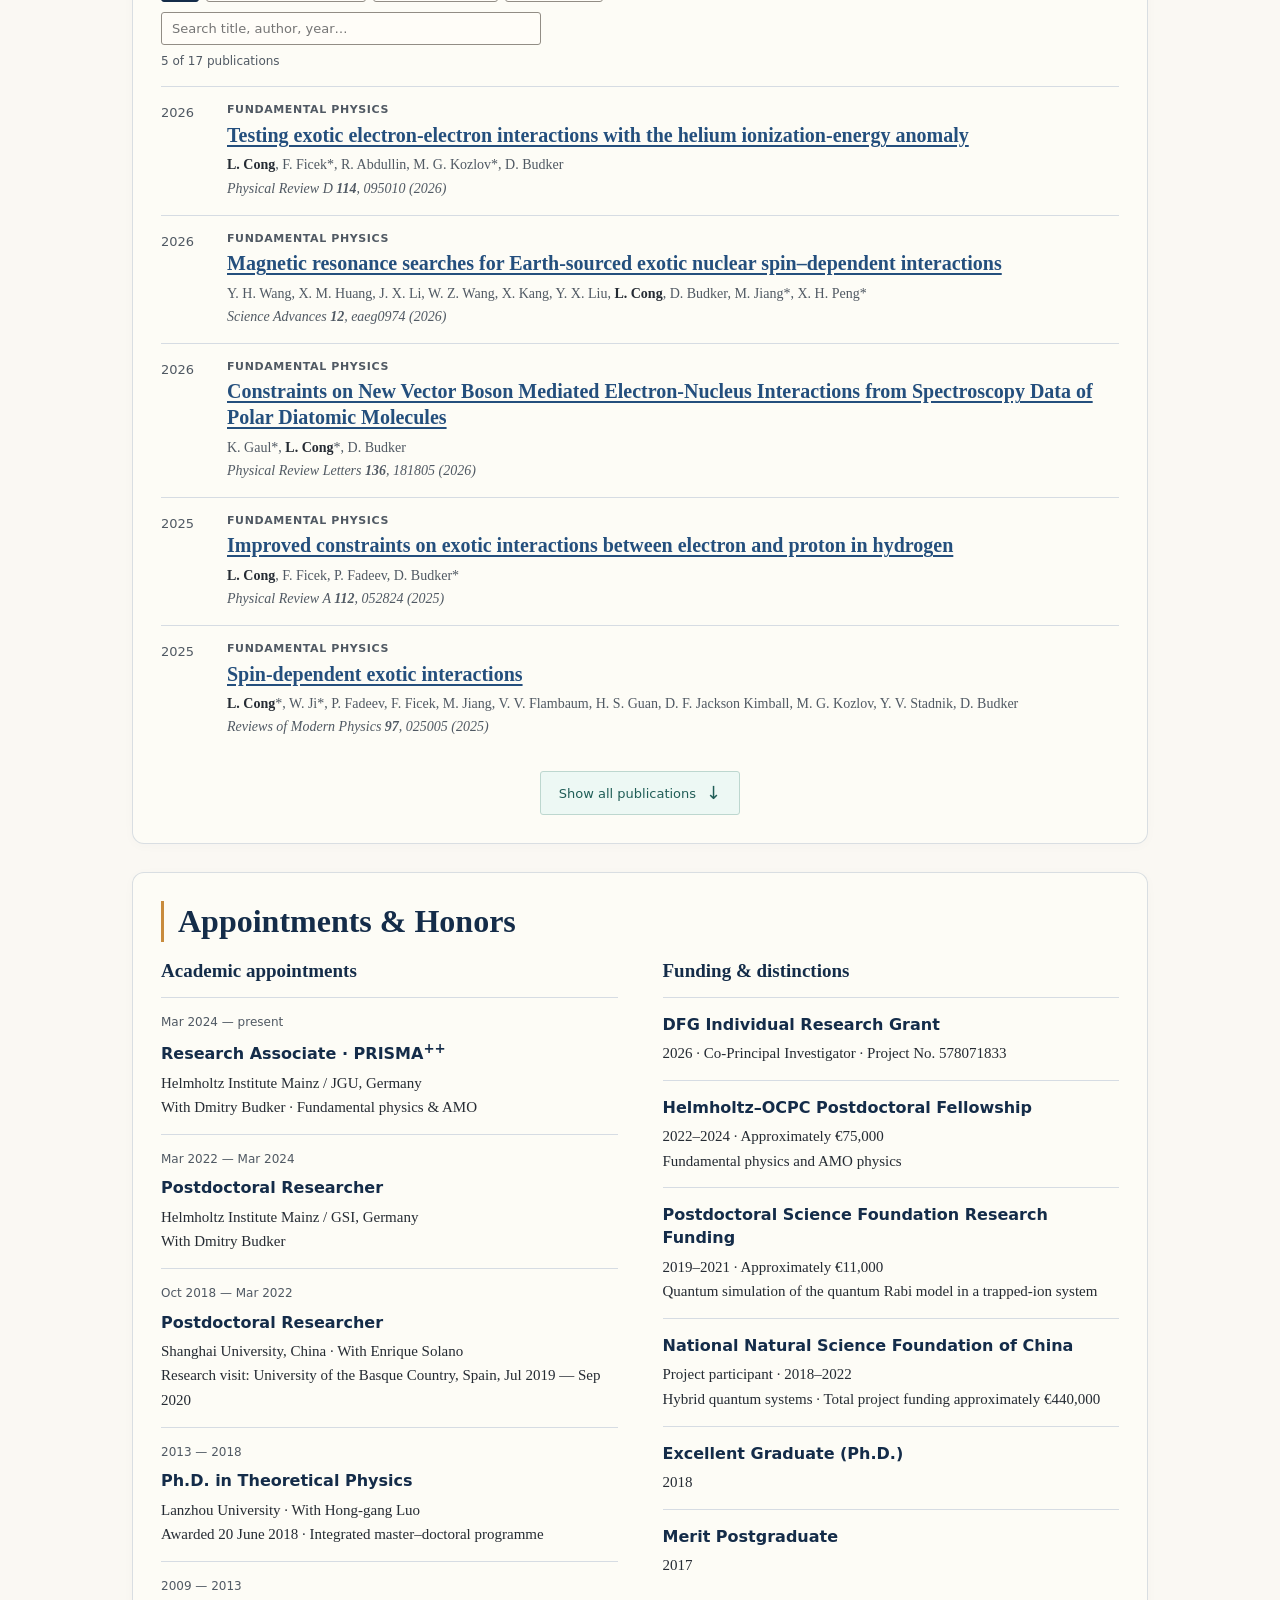
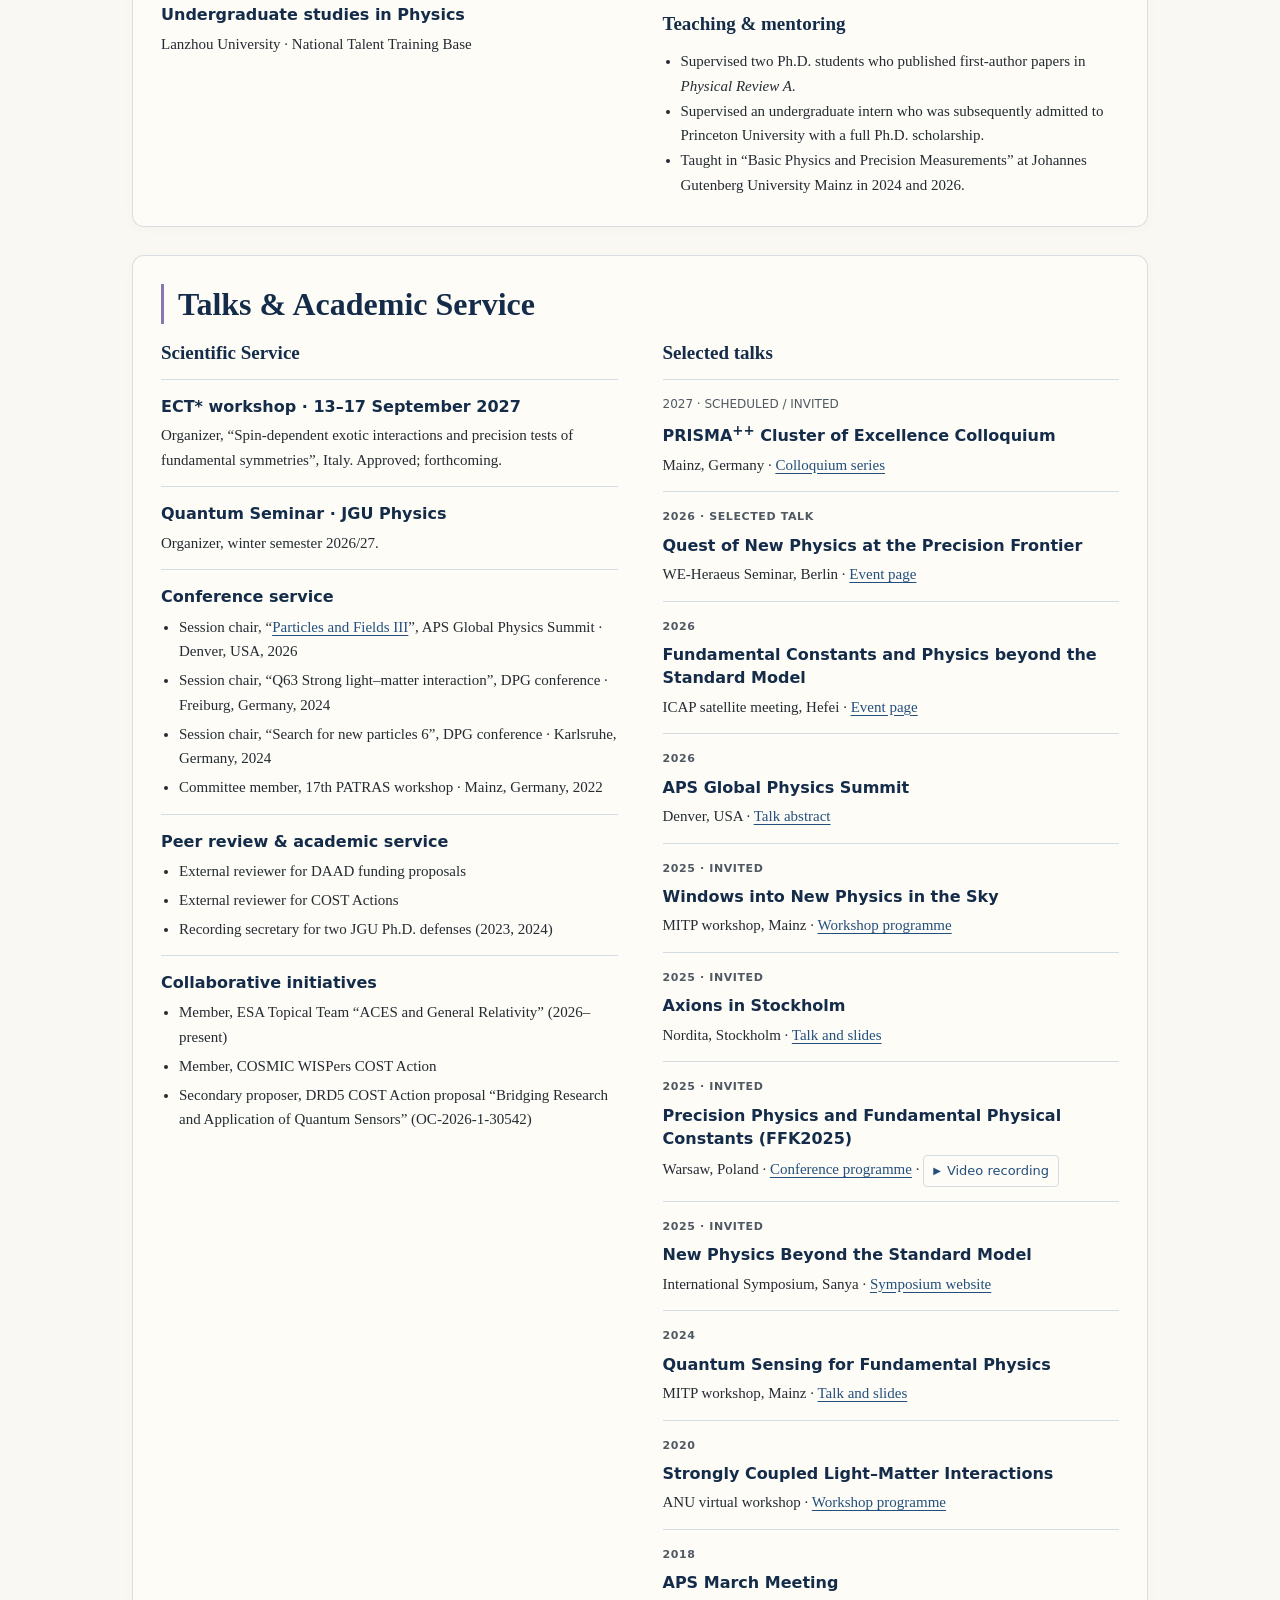
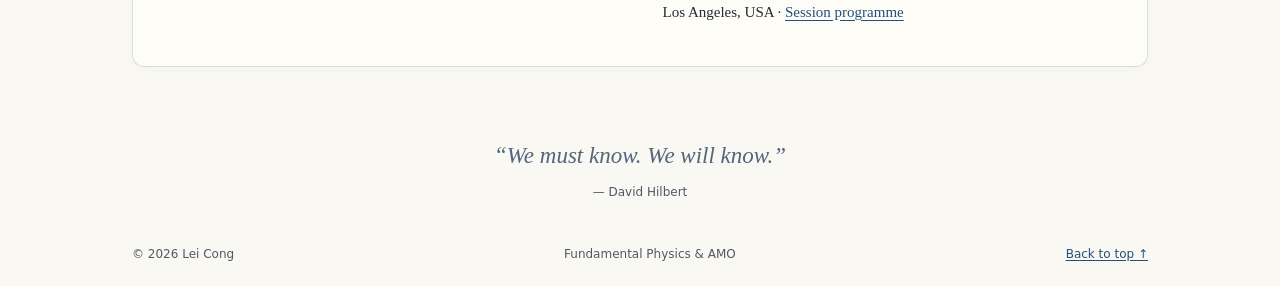
==== commit bdb9a0b7: "updates" ====
--- a/index.html
+++ b/index.html
@@ -19,7 +19,7 @@
   <meta name="twitter:description" content="Lei Cong, PRISMA++ Research Associate at JGU Mainz, studies spin-dependent exotic interactions, fifth forces, precision spectroscopy, and quantum sensing.">
   <meta name="theme-color" content="#142c49">
   <link rel="icon" href="assets/favicon.svg" type="image/svg+xml">
-  <link rel="stylesheet" href="assets/style.css?v=043955cfb2d1">
+  <link rel="stylesheet" href="assets/style.css?v=bc9e8bc828d5">
   <script src="assets/main.js?v=452ec78bf4c9" defer></script>
   <script type="application/ld+json">
 {
@@ -272,7 +272,6 @@
 </section>
 <section id="research" class="section-panel" aria-labelledby="research-heading">
   <div class="section-heading"><h2 id="research-heading">Research Vision</h2></div>
-  <p class="research-vision">My ambition is to reveal new forces of nature. I aim to open new avenues for discovering physics beyond the Standard Model.</p>
   <div class="research-grid">
     <article>
       <h3>New Fundamental Interactions and Symmetries</h3>
@@ -280,11 +279,11 @@
     </article>
     <article>
       <h3>Precision Measurements</h3>
-      <p>Atomic and molecular spectroscopy, parity-violation experiments, antimatter systems, magnetic resonance, levitated sensors, and torsion-pendulum experiments offer distinct windows on fundamental interactions. I aim to identify observables with enhanced sensitivity to new physics and interpret the resulting measurements. Connecting these precision platforms will enable complementary tests of new couplings and fundamental symmetries.</p>
+      <p>Atomic and molecular spectroscopy, parity-violation experiments, antimatter systems, magnetic resonance, levitated sensors, and torsion-pendulum experiments offer distinct windows on fundamental interactions. I aim to identify observables with enhanced sensitivity to new physics and interpret the resulting measurements.</p>
     </article>
     <article>
       <h3>New Quantum Technology for Fundamental Discovery</h3>
-      <p>I aim to explore fifth-force experiments in which both the engineered source and the sensor are coherently controlled quantum systems. I will investigate how ultrastrong light–matter coupling, entanglement, and quantum criticality could enhance sensitivity to weak signals of new interactions. Combining these quantum resources with compact source–sensor geometries could open new regimes for fifth-force searches.</p>
+      <p>I aim to explore fifth-force experiments in which both the engineered source and the sensor are coherently controlled quantum systems. I will investigate how ultrastrong light–matter coupling, entanglement, and quantum criticality could enhance sensitivity to weak signals of new interactions.</p>
     </article>
   </div>
 </section>
@@ -425,4 +424,9 @@
 
 </section>
 </main>
-<footer><span>© 2026 Lei Cong</span><span>Fundamental Physics & AMO</span><a href="#">Back to top ↑</a></footer></body></html>
+<footer>
+<figure class="footer-quote">
+  <blockquote cite="https://mathshistory.st-andrews.ac.uk/Biographies/Hilbert/quotations/"><p>“We must know. We will know.”</p></blockquote>
+  <figcaption>— <a href="https://mathshistory.st-andrews.ac.uk/Biographies/Hilbert/quotations/">David Hilbert</a></figcaption>
+</figure>
+<span>© 2026 Lei Cong</span><span>Fundamental Physics & AMO</span><a href="#">Back to top ↑</a></footer></body></html>
--- a/assets/style.css
+++ b/assets/style.css
@@ -202,6 +202,12 @@
 .item-lines { margin: 6px 0 0; padding-left: 1.2em; list-style: disc; font-size: 15px; }
 .detail-list .item-lines li { padding: 0; margin: 4px 0; border: 0; }
 footer { padding: 18px 0 25px; display: flex; flex-wrap: wrap; justify-content: space-between; gap: 8px; font: 12px var(--sans); color: var(--muted); }
+.footer-quote { flex-basis: 100%; margin: 0 0 20px; padding: 26px 0 18px; text-align: center; }
+.footer-quote blockquote { margin: 0; color: #53667b; font: italic clamp(19px, 2.4vw, 23px)/1.5 var(--display); }
+.footer-quote p { margin: 0; }
+.footer-quote figcaption { margin-top: 9px; font: 12px/1.5 var(--sans); color: var(--muted); }
+.footer-quote a { color: inherit; text-decoration: none; }
+.footer-quote a:hover { text-decoration: underline; }
 .skip { position: absolute; top: -100px; left: 12px; padding: 8px; background: var(--surface); }
 .skip:focus { top: 8px; }
 .sr-only { position: absolute; width: 1px; height: 1px; overflow: hidden; clip-path: inset(50%); }
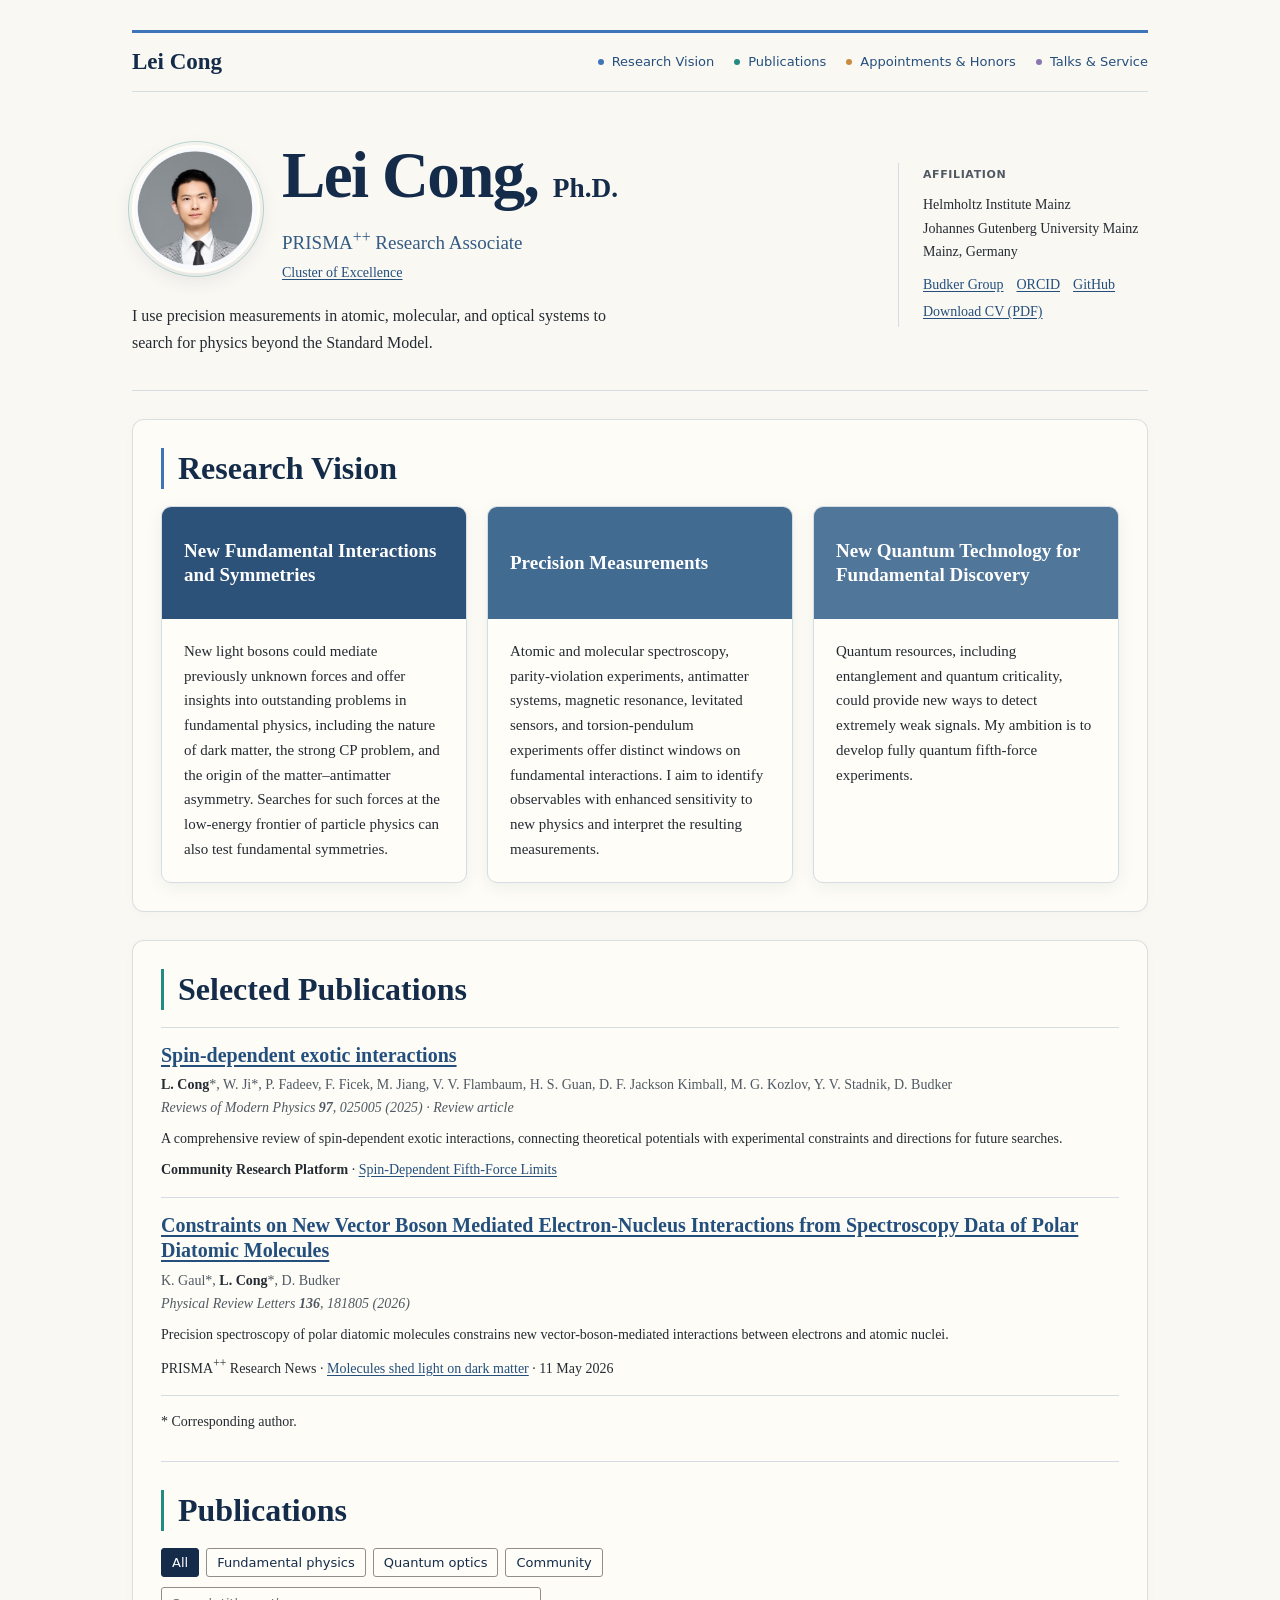
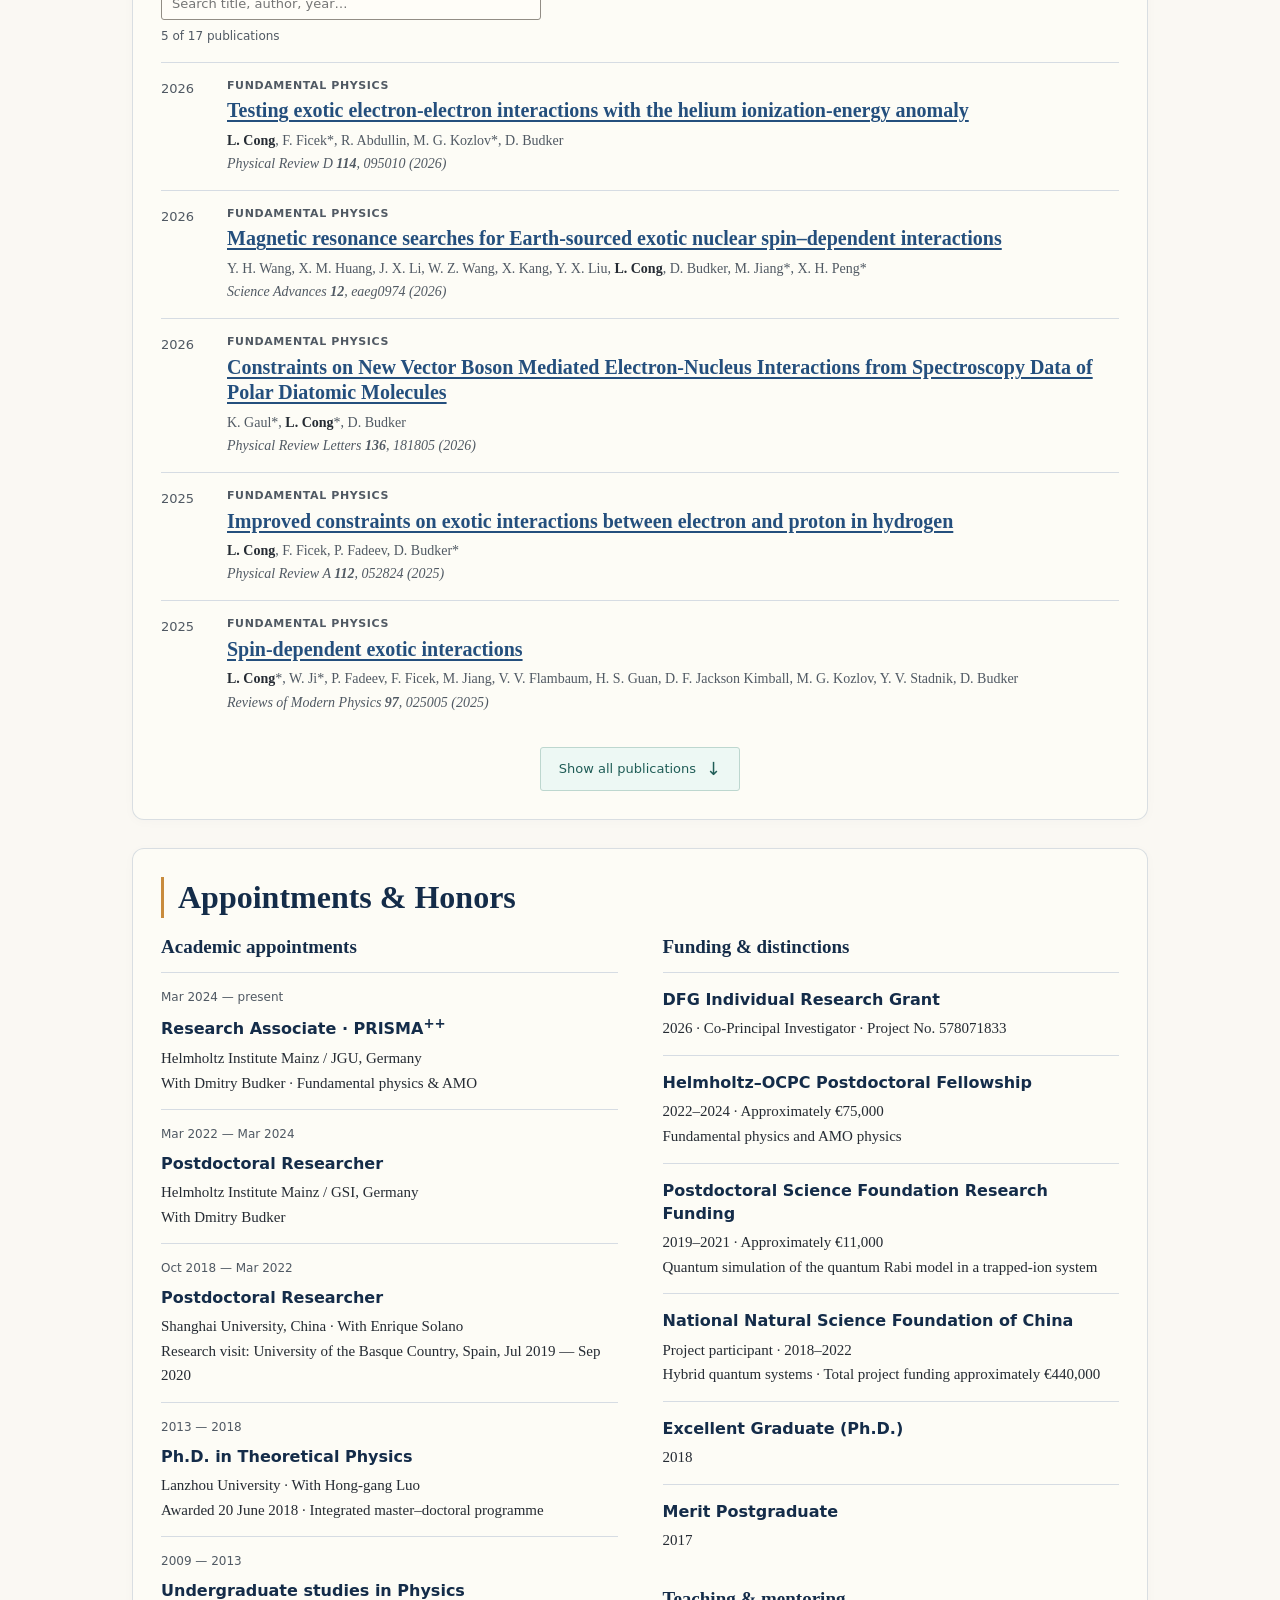
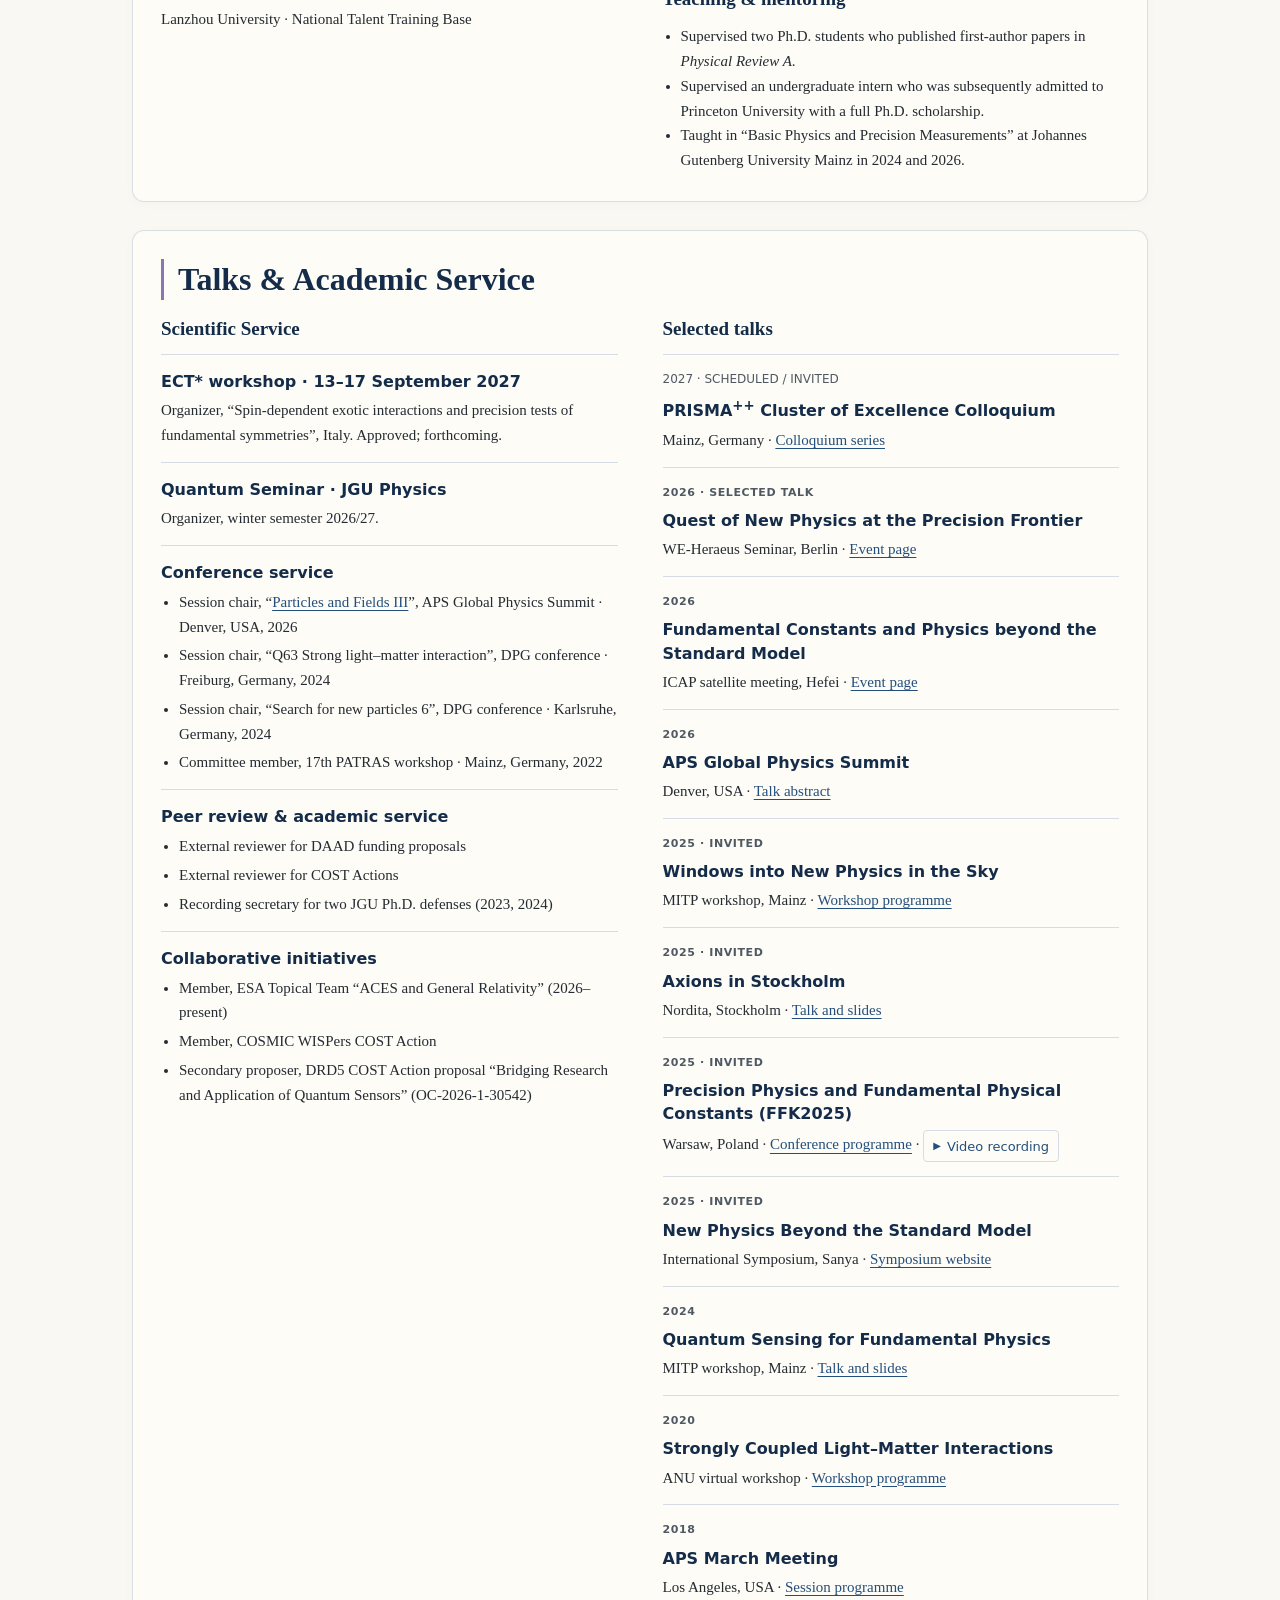
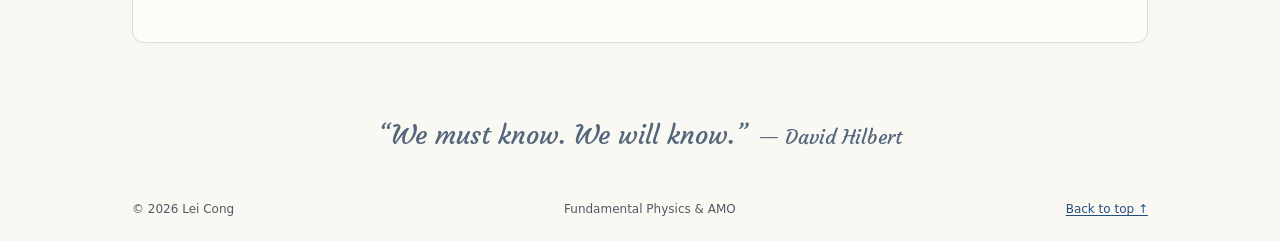
==== commit 08ca70fe: "updates" ====
--- a/index.html
+++ b/index.html
@@ -19,7 +19,7 @@
   <meta name="twitter:description" content="Lei Cong, PRISMA++ Research Associate at JGU Mainz, studies spin-dependent exotic interactions, fifth forces, precision spectroscopy, and quantum sensing.">
   <meta name="theme-color" content="#142c49">
   <link rel="icon" href="assets/favicon.svg" type="image/svg+xml">
-  <link rel="stylesheet" href="assets/style.css?v=bc9e8bc828d5">
+  <link rel="stylesheet" href="assets/style.css?v=8f8f59c85ef6">
   <script src="assets/main.js?v=452ec78bf4c9" defer></script>
   <script type="application/ld+json">
 {
@@ -275,7 +275,7 @@
   <div class="research-grid">
     <article>
       <h3>New Fundamental Interactions and Symmetries</h3>
-      <p>New light bosons could mediate previously unknown forces and offer insights into outstanding problems in fundamental physics, including the nature of dark matter, the strong CP problem, and the origin of the matter–antimatter asymmetry. Searches for such forces at the low-energy frontier of particle physics can probe physics beyond the Standard Model and test fundamental symmetries.</p>
+      <p>New light bosons could mediate previously unknown forces and offer insights into outstanding problems in fundamental physics, including the nature of dark matter, the strong CP problem, and the origin of the matter–antimatter asymmetry. Searches for such forces at the low-energy frontier of particle physics can also test fundamental symmetries.</p>
     </article>
     <article>
       <h3>Precision Measurements</h3>
@@ -283,7 +283,7 @@
     </article>
     <article>
       <h3>New Quantum Technology for Fundamental Discovery</h3>
-      <p>I aim to explore fifth-force experiments in which both the engineered source and the sensor are coherently controlled quantum systems. I will investigate how ultrastrong light–matter coupling, entanglement, and quantum criticality could enhance sensitivity to weak signals of new interactions.</p>
+      <p>Quantum resources, including entanglement and quantum criticality, could provide new ways to detect extremely weak signals. My ambition is to develop fully quantum fifth-force experiments.</p>
     </article>
   </div>
 </section>
--- a/assets/style.css
+++ b/assets/style.css
@@ -1,3 +1,10 @@
+@font-face {
+  font-family: 'Courgette';
+  src: url('fonts/Courgette-Regular.ttf') format('truetype');
+  font-style: normal;
+  font-weight: 400;
+  font-display: swap;
+}
 :root {
   --paper: #faf8f3;
   --surface: #fffdf8;
@@ -202,10 +209,15 @@
 .item-lines { margin: 6px 0 0; padding-left: 1.2em; list-style: disc; font-size: 15px; }
 .detail-list .item-lines li { padding: 0; margin: 4px 0; border: 0; }
 footer { padding: 18px 0 25px; display: flex; flex-wrap: wrap; justify-content: space-between; gap: 8px; font: 12px var(--sans); color: var(--muted); }
-.footer-quote { flex-basis: 100%; margin: 0 0 20px; padding: 26px 0 18px; text-align: center; }
-.footer-quote blockquote { margin: 0; color: #53667b; font: italic clamp(19px, 2.4vw, 23px)/1.5 var(--display); }
+.footer-quote {
+  flex-basis: 100%; min-width: 0; margin: 0 0 20px; padding: 26px 0 18px;
+  display: flex; flex-wrap: wrap; align-items: baseline; justify-content: center;
+  gap: 3px .4em; text-align: center; color: #53667b;
+  font: 400 clamp(16px, 3vw, 26px)/1.6 'Courgette', 'Apple Chancery', 'Palatino Linotype', Georgia, serif;
+}
+.footer-quote blockquote { min-width: 0; margin: 0; font: inherit; }
 .footer-quote p { margin: 0; }
-.footer-quote figcaption { margin-top: 9px; font: 12px/1.5 var(--sans); color: var(--muted); }
+.footer-quote figcaption { margin: 0; font-size: .75em; white-space: nowrap; }
 .footer-quote a { color: inherit; text-decoration: none; }
 .footer-quote a:hover { text-decoration: underline; }
 .skip { position: absolute; top: -100px; left: 12px; padding: 8px; background: var(--surface); }
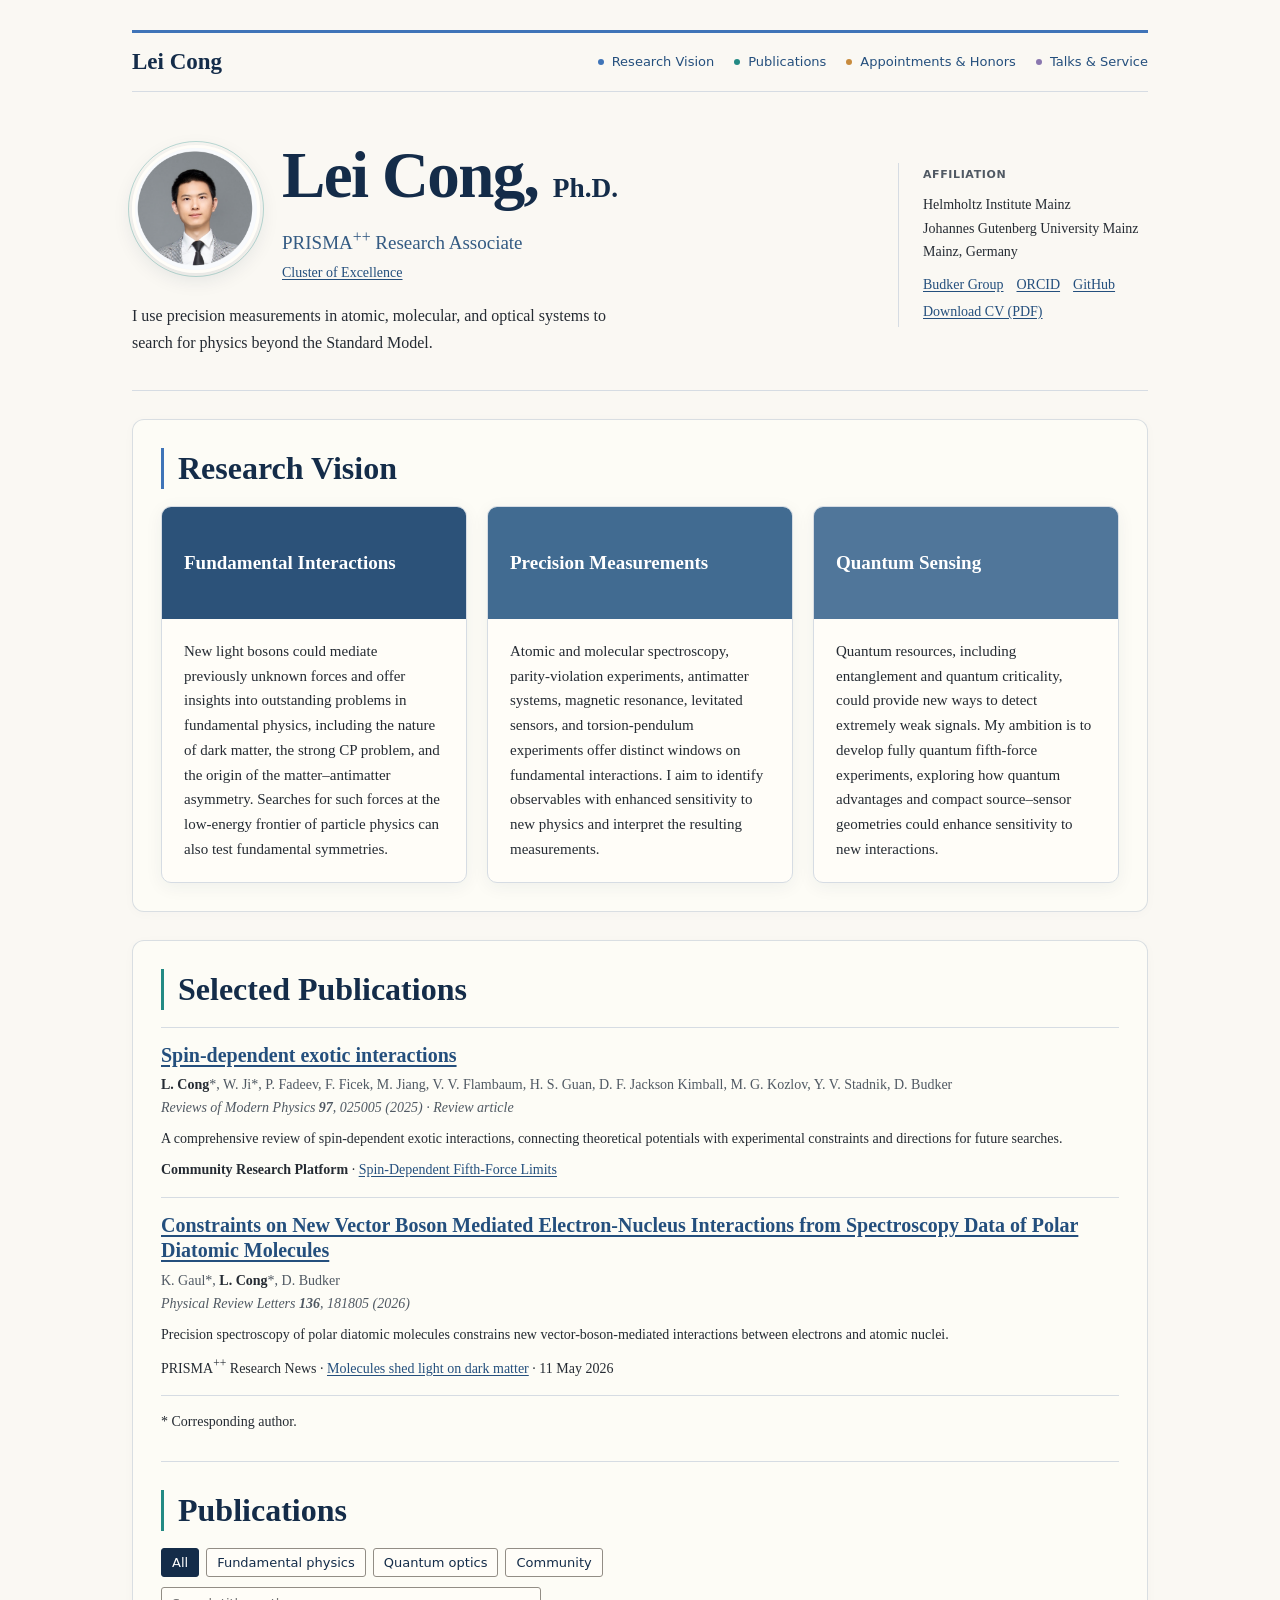
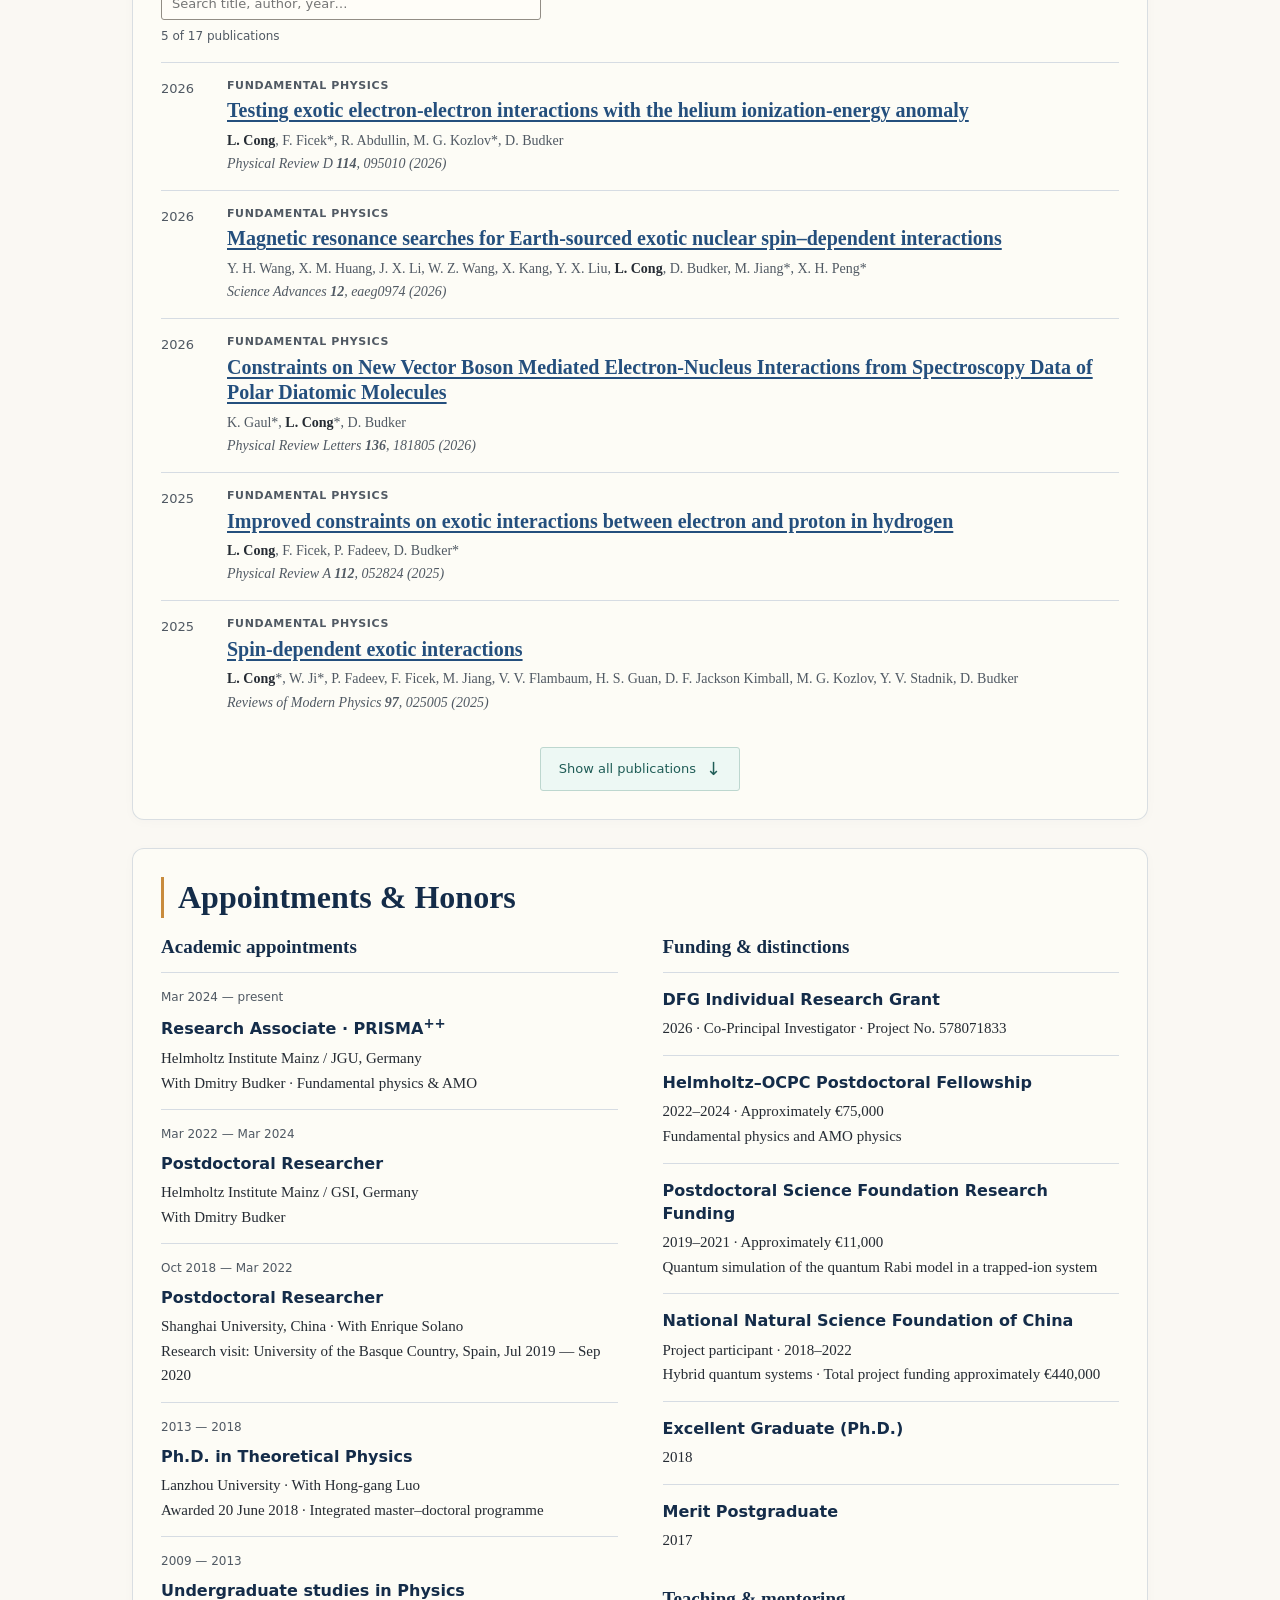
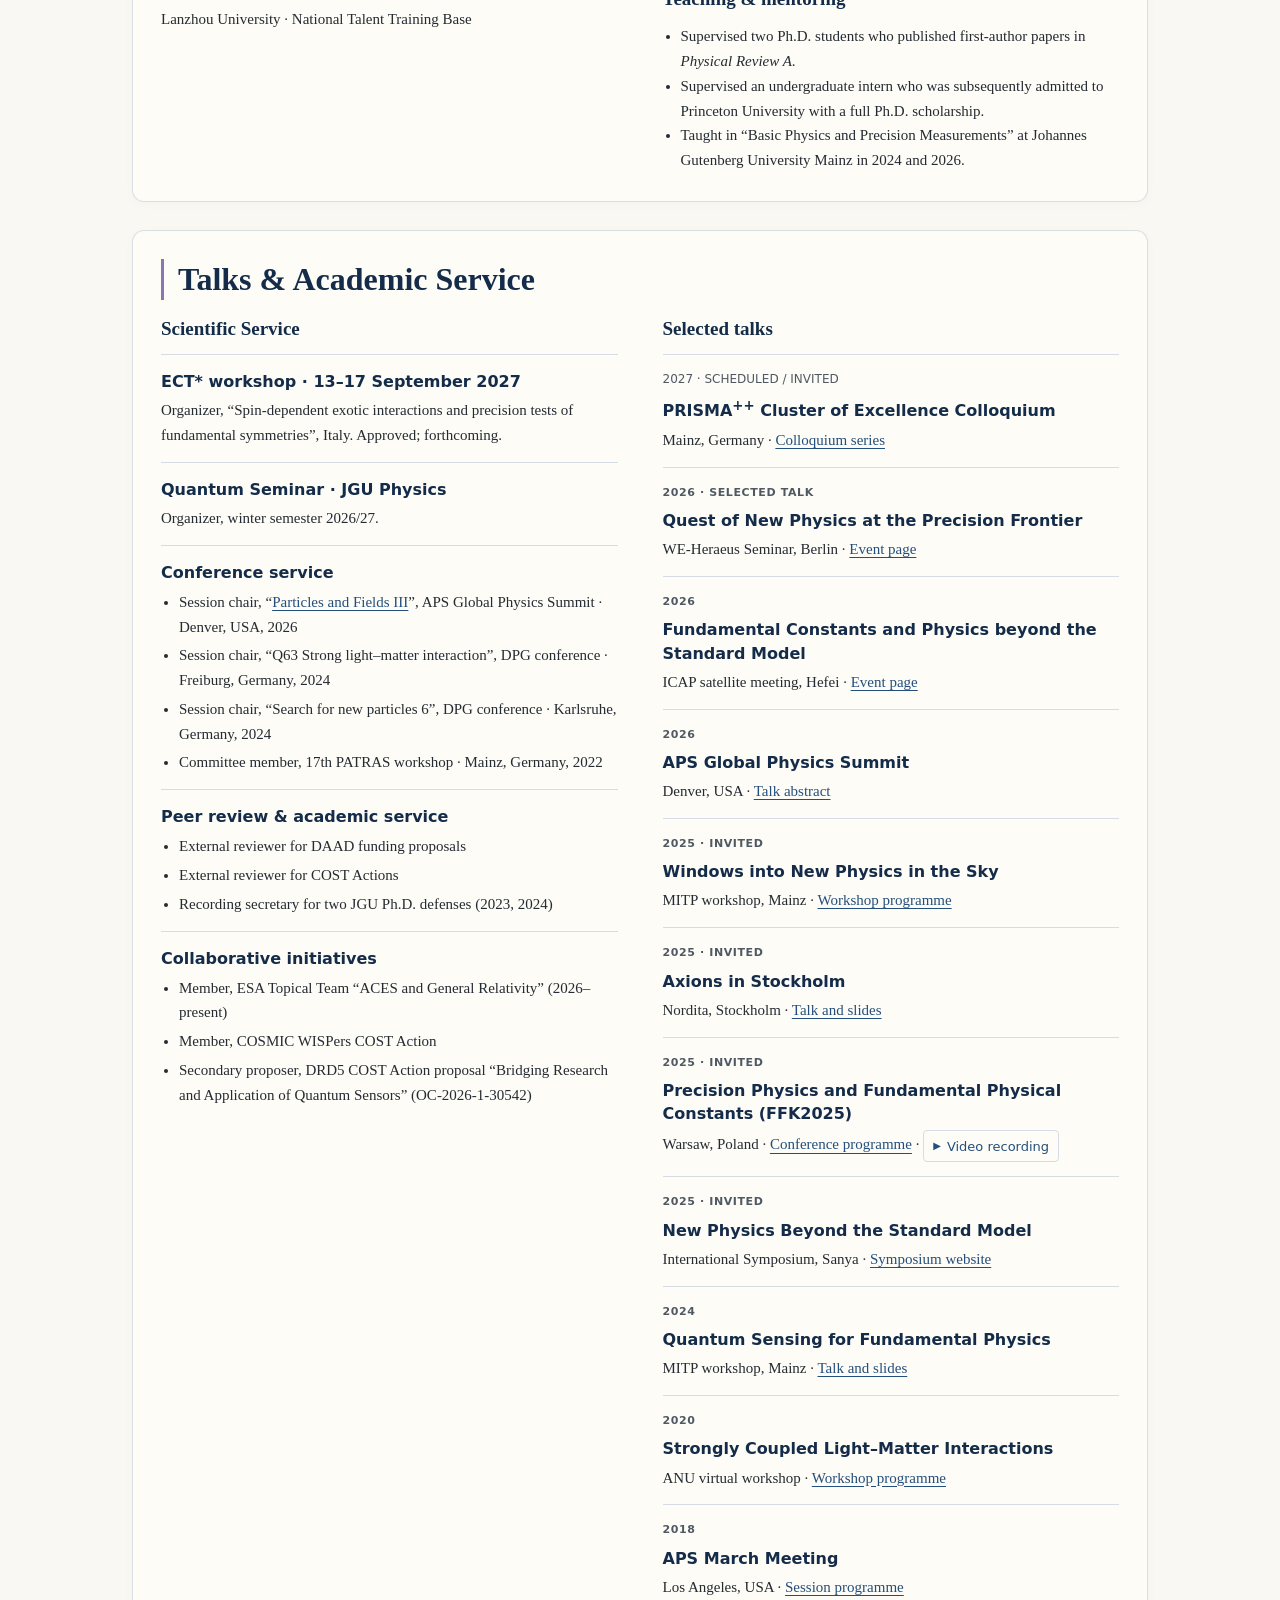
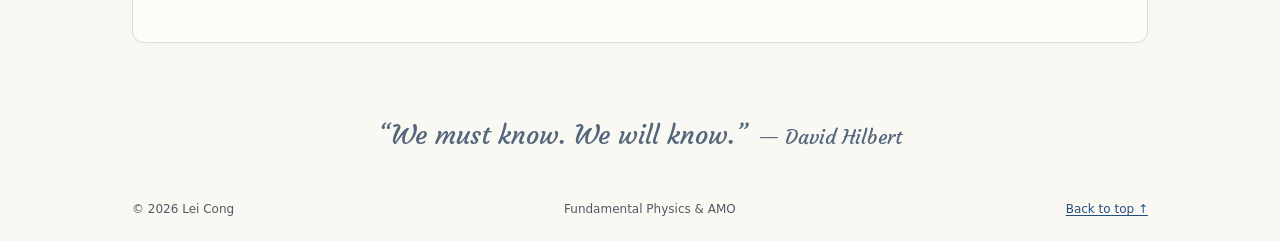
==== commit 820477fd: "updates" ====
--- a/index.html
+++ b/index.html
@@ -274,7 +274,7 @@
   <div class="section-heading"><h2 id="research-heading">Research Vision</h2></div>
   <div class="research-grid">
     <article>
-      <h3>New Fundamental Interactions and Symmetries</h3>
+      <h3>Fundamental Interactions</h3>
       <p>New light bosons could mediate previously unknown forces and offer insights into outstanding problems in fundamental physics, including the nature of dark matter, the strong CP problem, and the origin of the matter–antimatter asymmetry. Searches for such forces at the low-energy frontier of particle physics can also test fundamental symmetries.</p>
     </article>
     <article>
@@ -282,8 +282,8 @@
       <p>Atomic and molecular spectroscopy, parity-violation experiments, antimatter systems, magnetic resonance, levitated sensors, and torsion-pendulum experiments offer distinct windows on fundamental interactions. I aim to identify observables with enhanced sensitivity to new physics and interpret the resulting measurements.</p>
     </article>
     <article>
-      <h3>New Quantum Technology for Fundamental Discovery</h3>
-      <p>Quantum resources, including entanglement and quantum criticality, could provide new ways to detect extremely weak signals. My ambition is to develop fully quantum fifth-force experiments.</p>
+      <h3>Quantum Sensing</h3>
+      <p>Quantum resources, including entanglement and quantum criticality, could provide new ways to detect extremely weak signals. My ambition is to develop fully quantum fifth-force experiments, exploring how quantum advantages and compact source–sensor geometries could enhance sensitivity to new interactions.</p>
     </article>
   </div>
 </section>
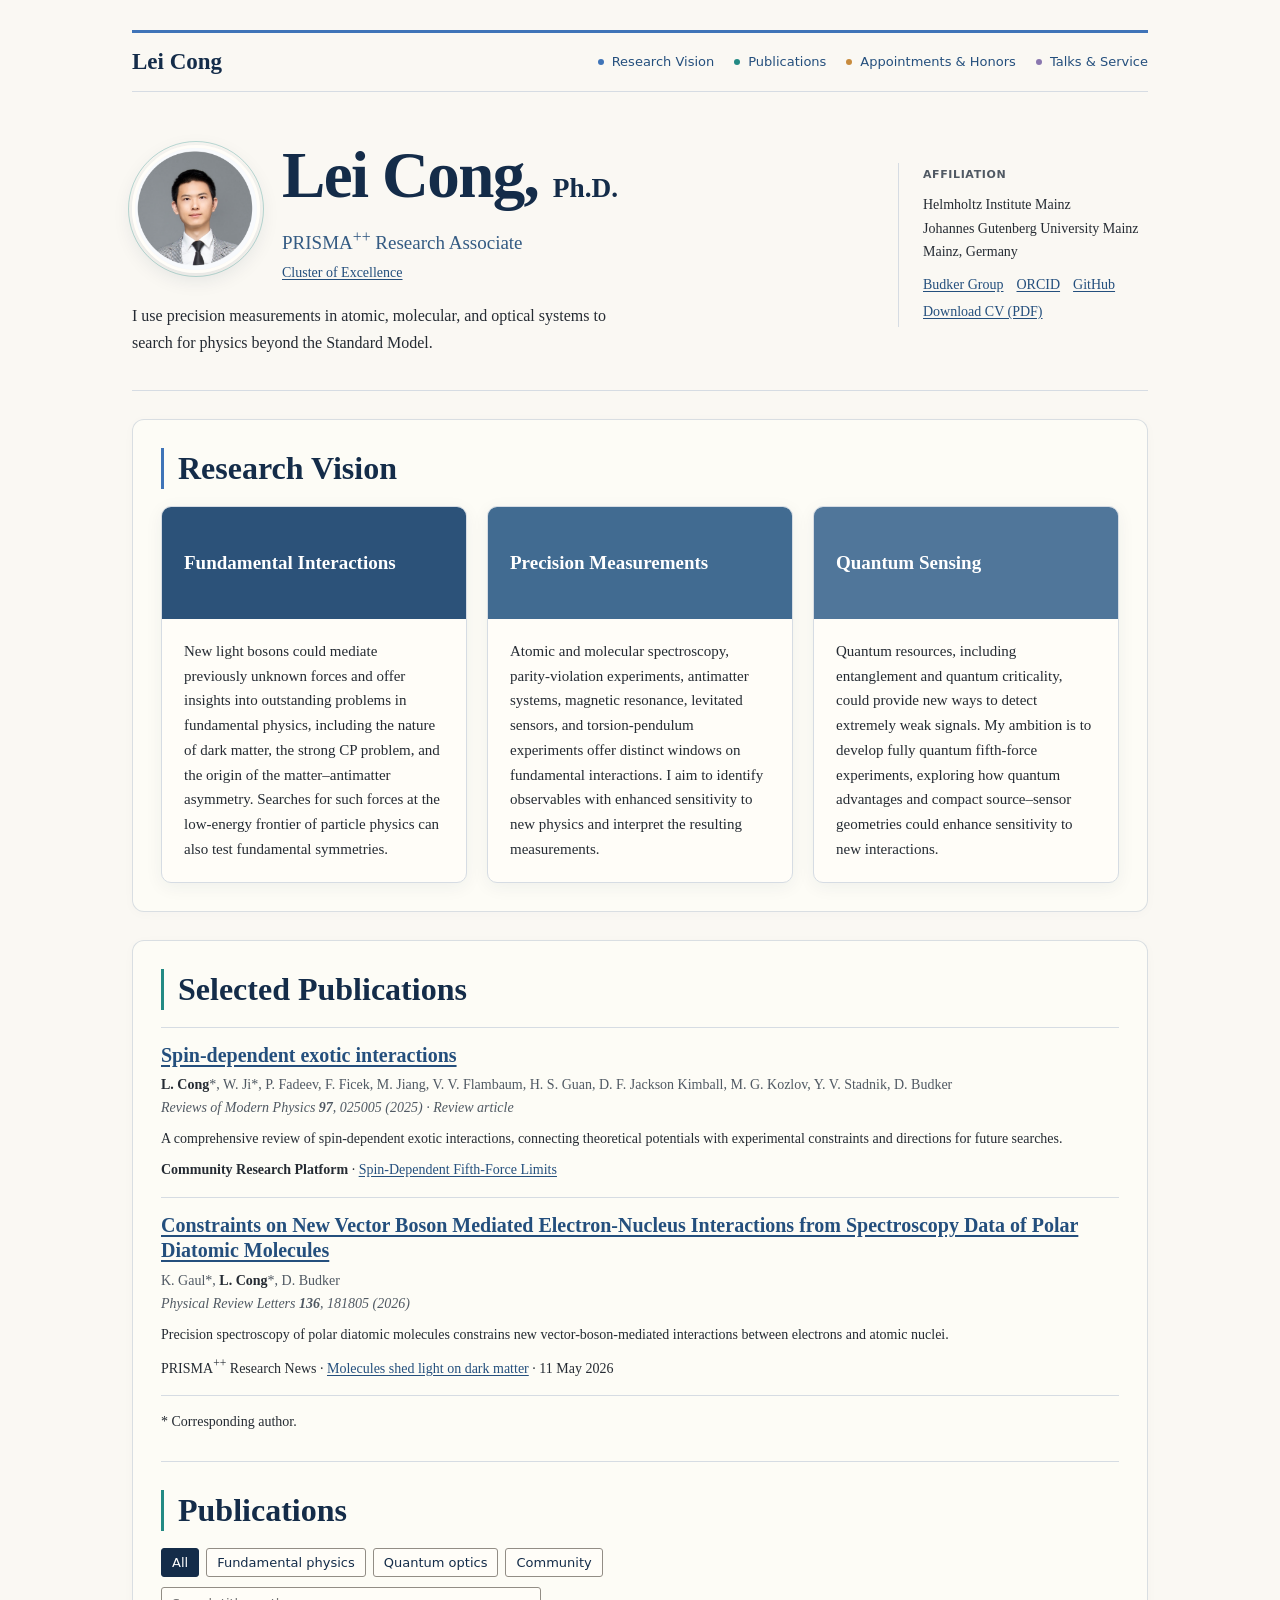
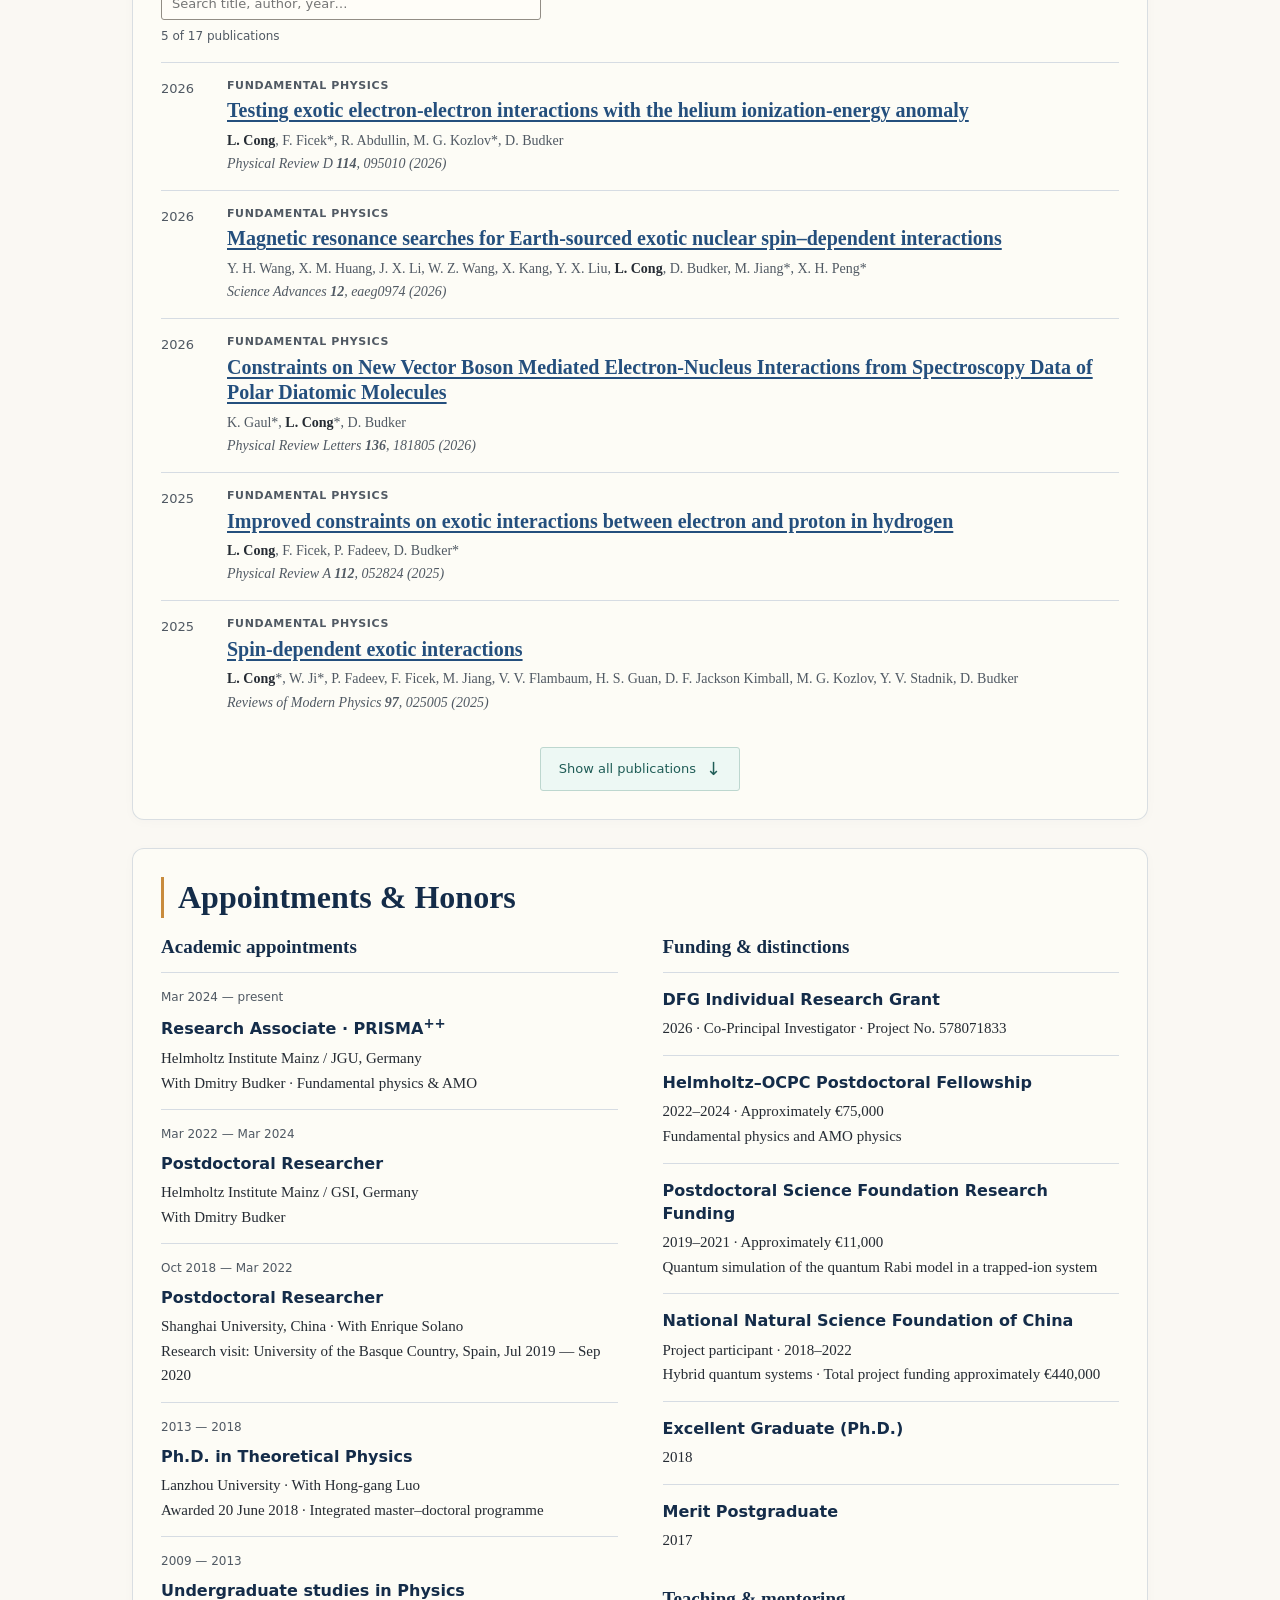
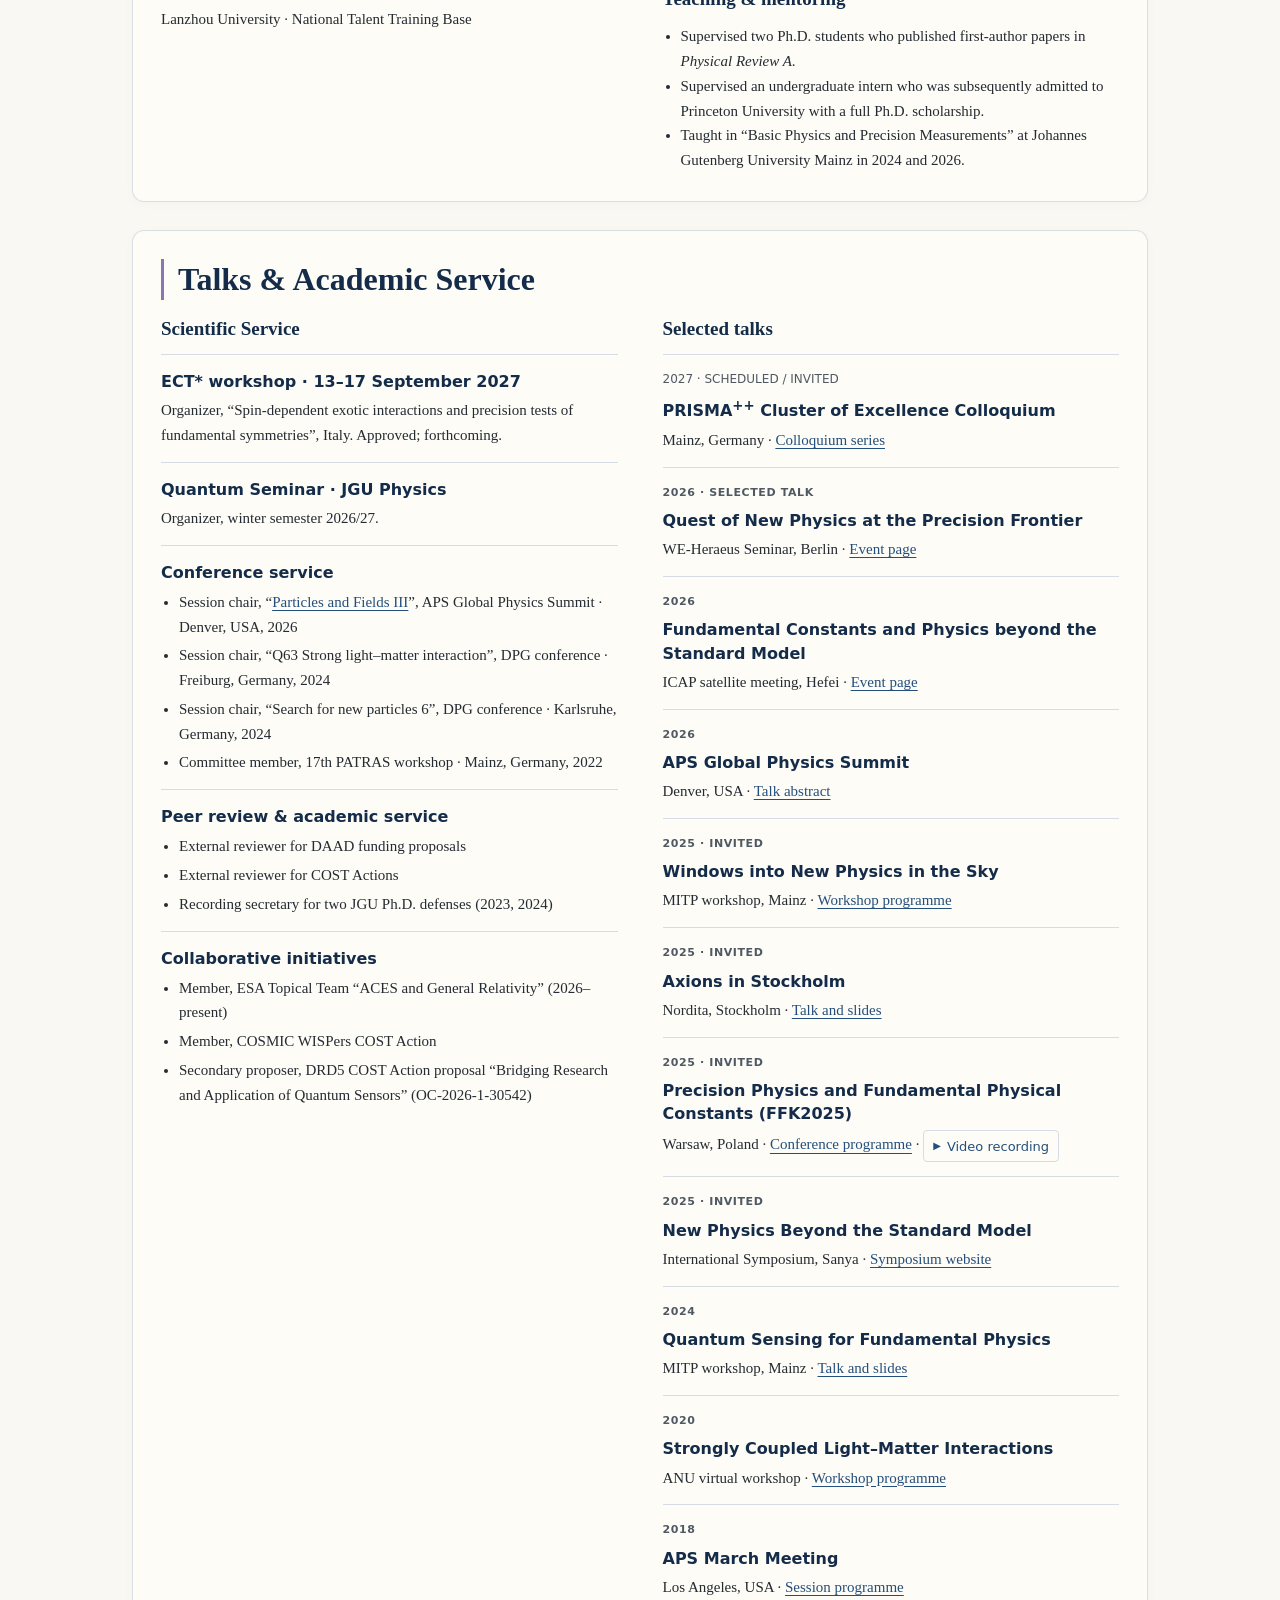
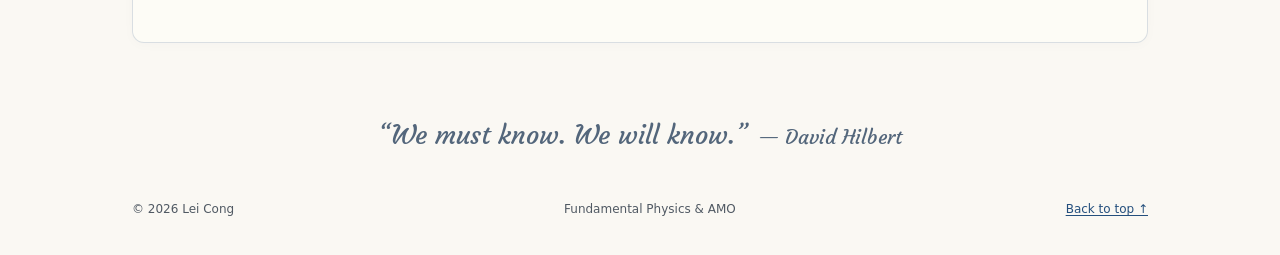
==== commit 3cb73b98: "updates" ====
--- a/index.html
+++ b/index.html
@@ -19,8 +19,8 @@
   <meta name="twitter:description" content="Lei Cong, PRISMA++ Research Associate at JGU Mainz, studies spin-dependent exotic interactions, fifth forces, precision spectroscopy, and quantum sensing.">
   <meta name="theme-color" content="#142c49">
   <link rel="icon" href="assets/favicon.svg" type="image/svg+xml">
-  <link rel="stylesheet" href="assets/style.css?v=8f8f59c85ef6">
-  <script src="assets/main.js?v=452ec78bf4c9" defer></script>
+  <link rel="stylesheet" href="assets/style.css?v=2bc3bf03b31b">
+  <script src="assets/main.js?v=90ca531d0864" defer></script>
   <script type="application/ld+json">
 {
   "@context": "https://schema.org",
@@ -429,4 +429,6 @@
   <blockquote cite="https://mathshistory.st-andrews.ac.uk/Biographies/Hilbert/quotations/"><p>“We must know. We will know.”</p></blockquote>
   <figcaption>— <a href="https://mathshistory.st-andrews.ac.uk/Biographies/Hilbert/quotations/">David Hilbert</a></figcaption>
 </figure>
-<span>© 2026 Lei Cong</span><span>Fundamental Physics & AMO</span><a href="#">Back to top ↑</a></footer></body></html>
+<span>© 2026 Lei Cong</span><span>Fundamental Physics & AMO</span><a href="#">Back to top ↑</a>
+<div class="visit-counter"><span id="busuanzi_container_page_pv" style="display:none">Page views · <span id="busuanzi_value_page_pv"></span></span></div>
+</footer></body></html>
--- a/assets/style.css
+++ b/assets/style.css
@@ -282,3 +282,5 @@
   }
   .publication, .selected-list li { break-inside: avoid; }
 }
+
+.visit-counter { flex-basis: 100%; margin-top: 6px; text-align: center; color: #687483; font: 11px/1.6 var(--sans); }
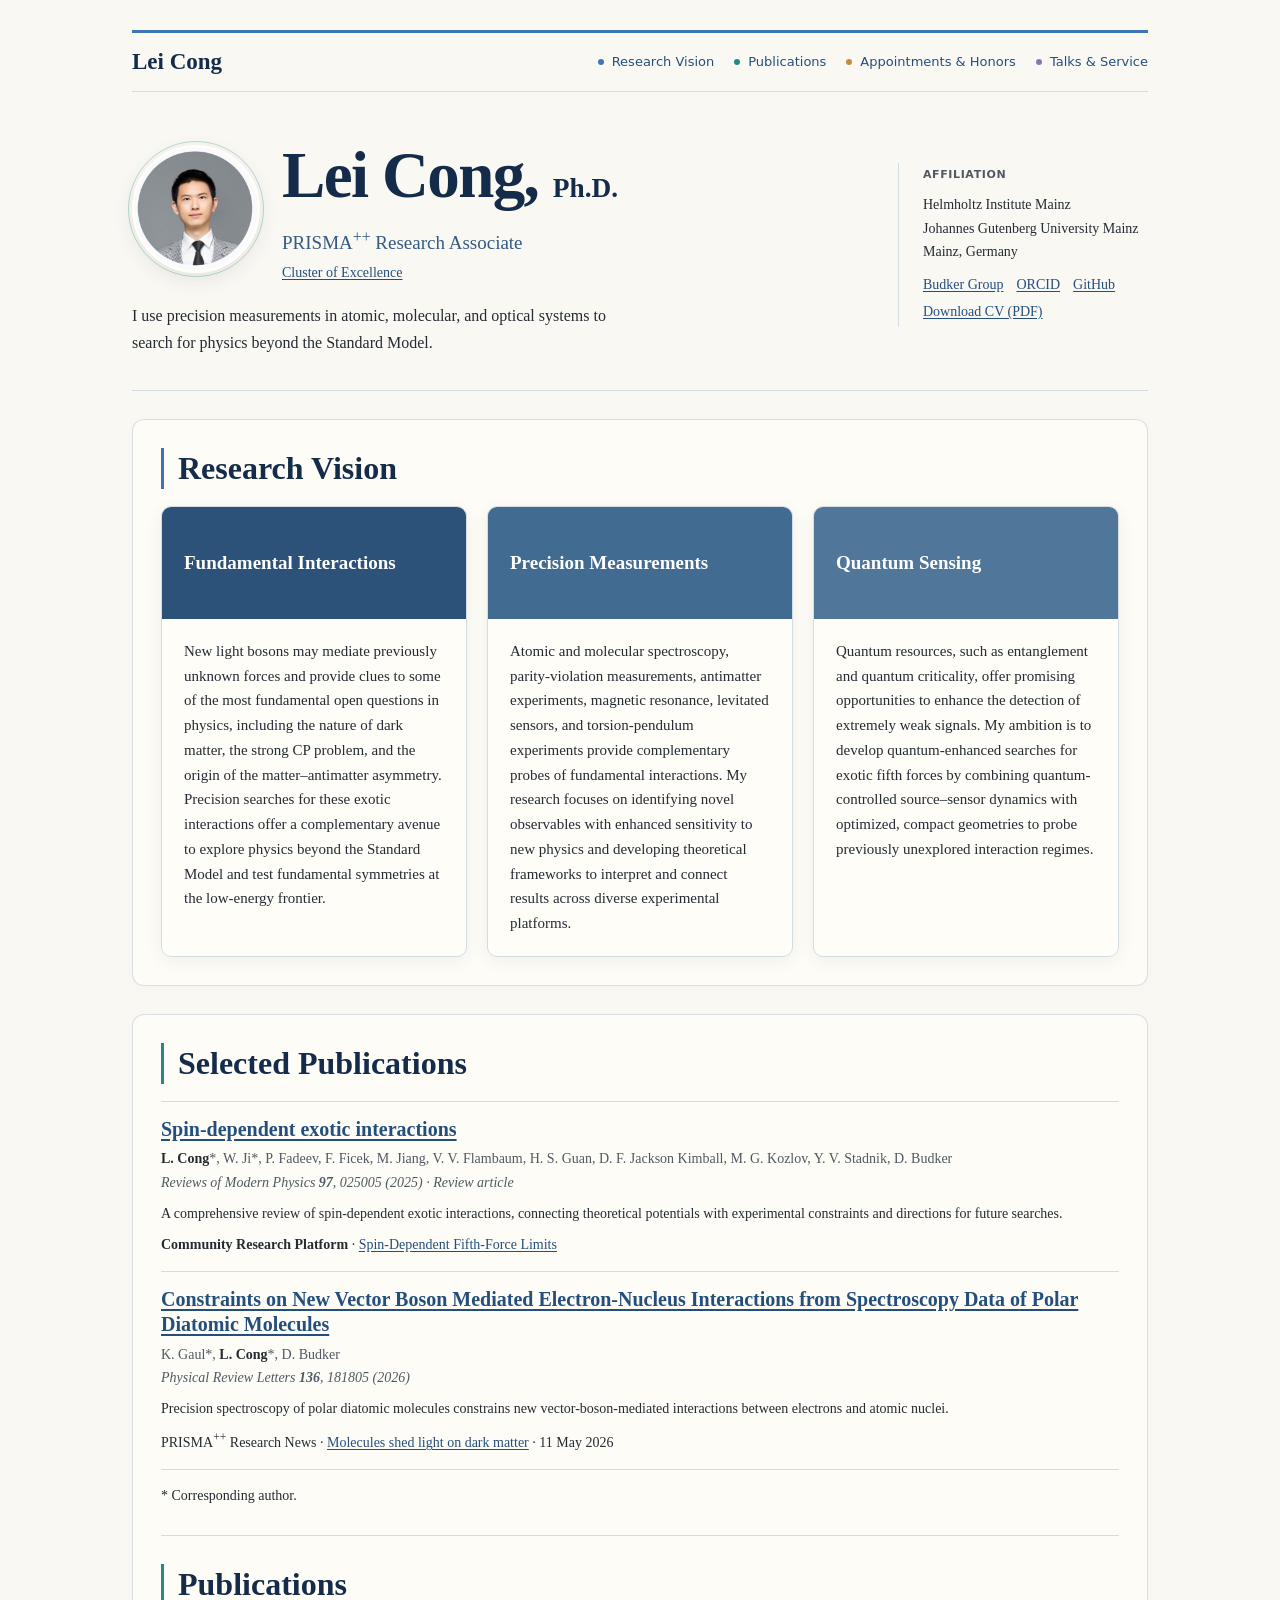
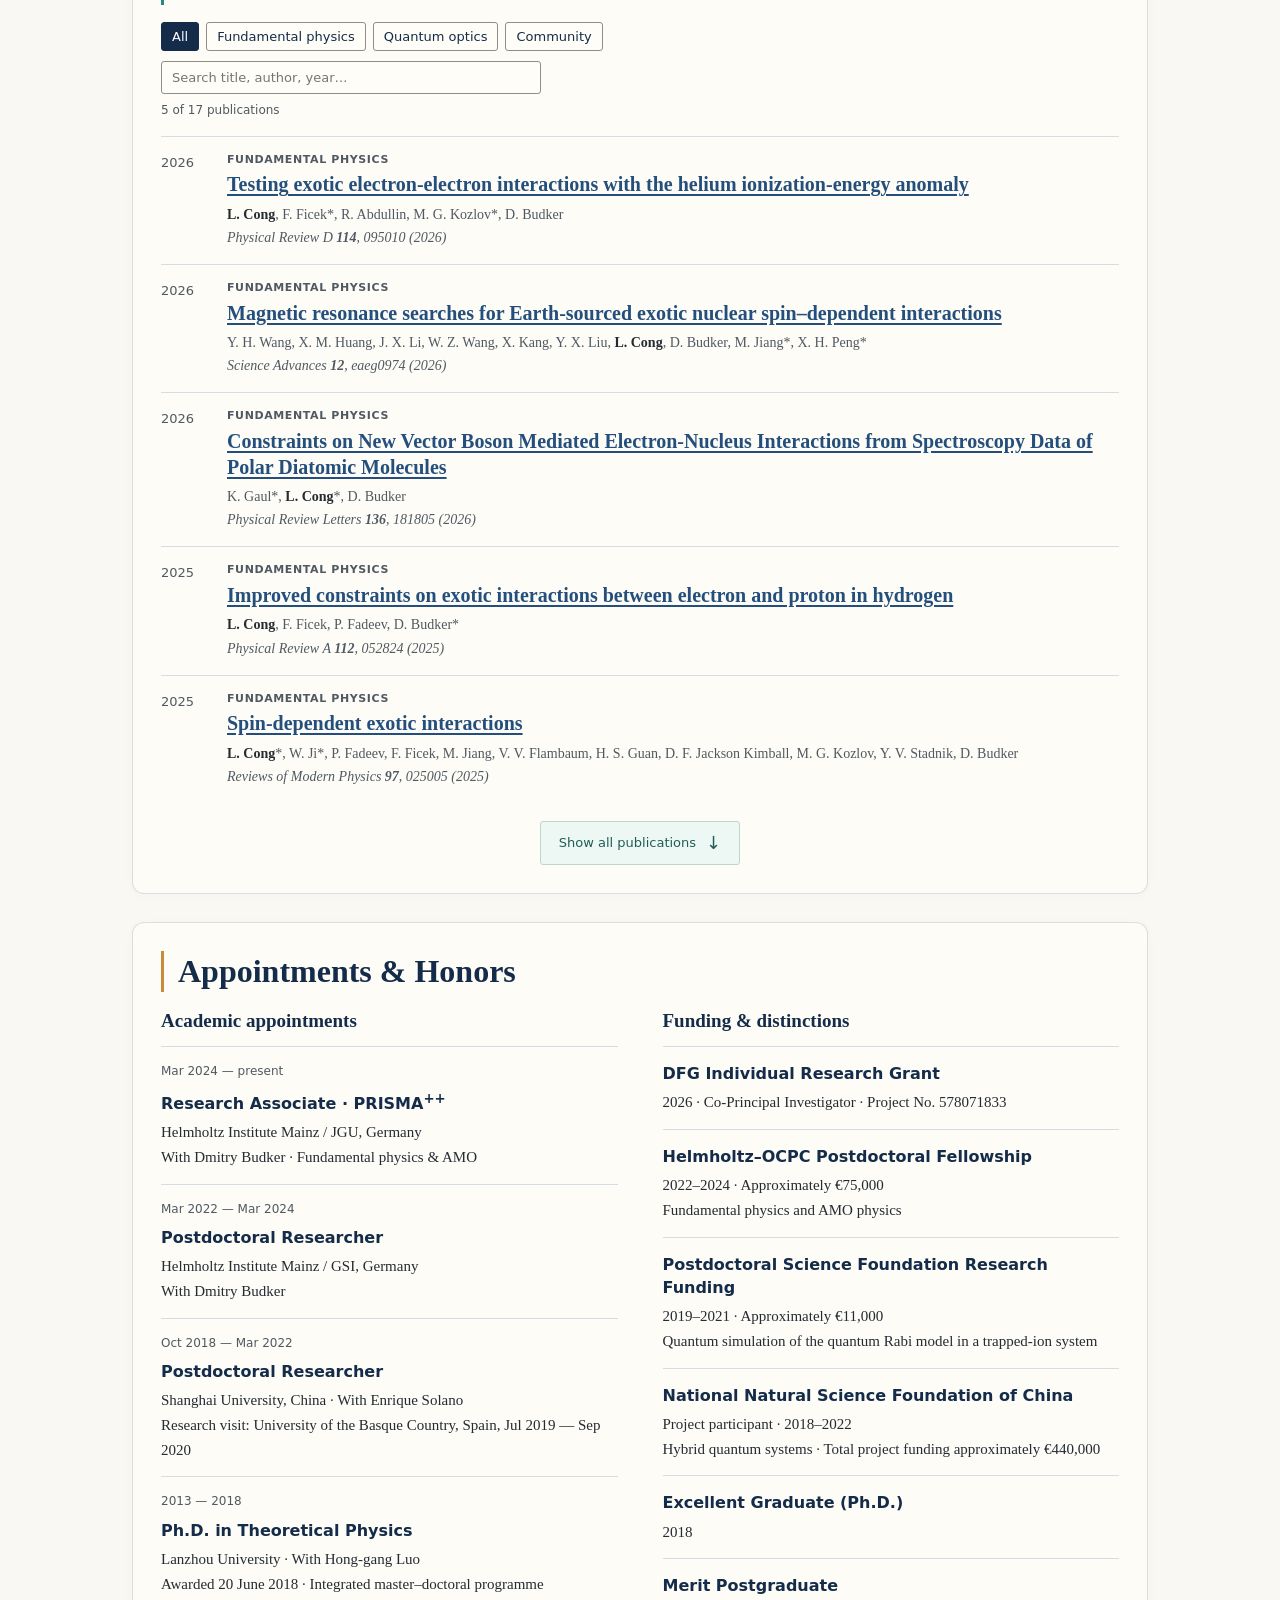
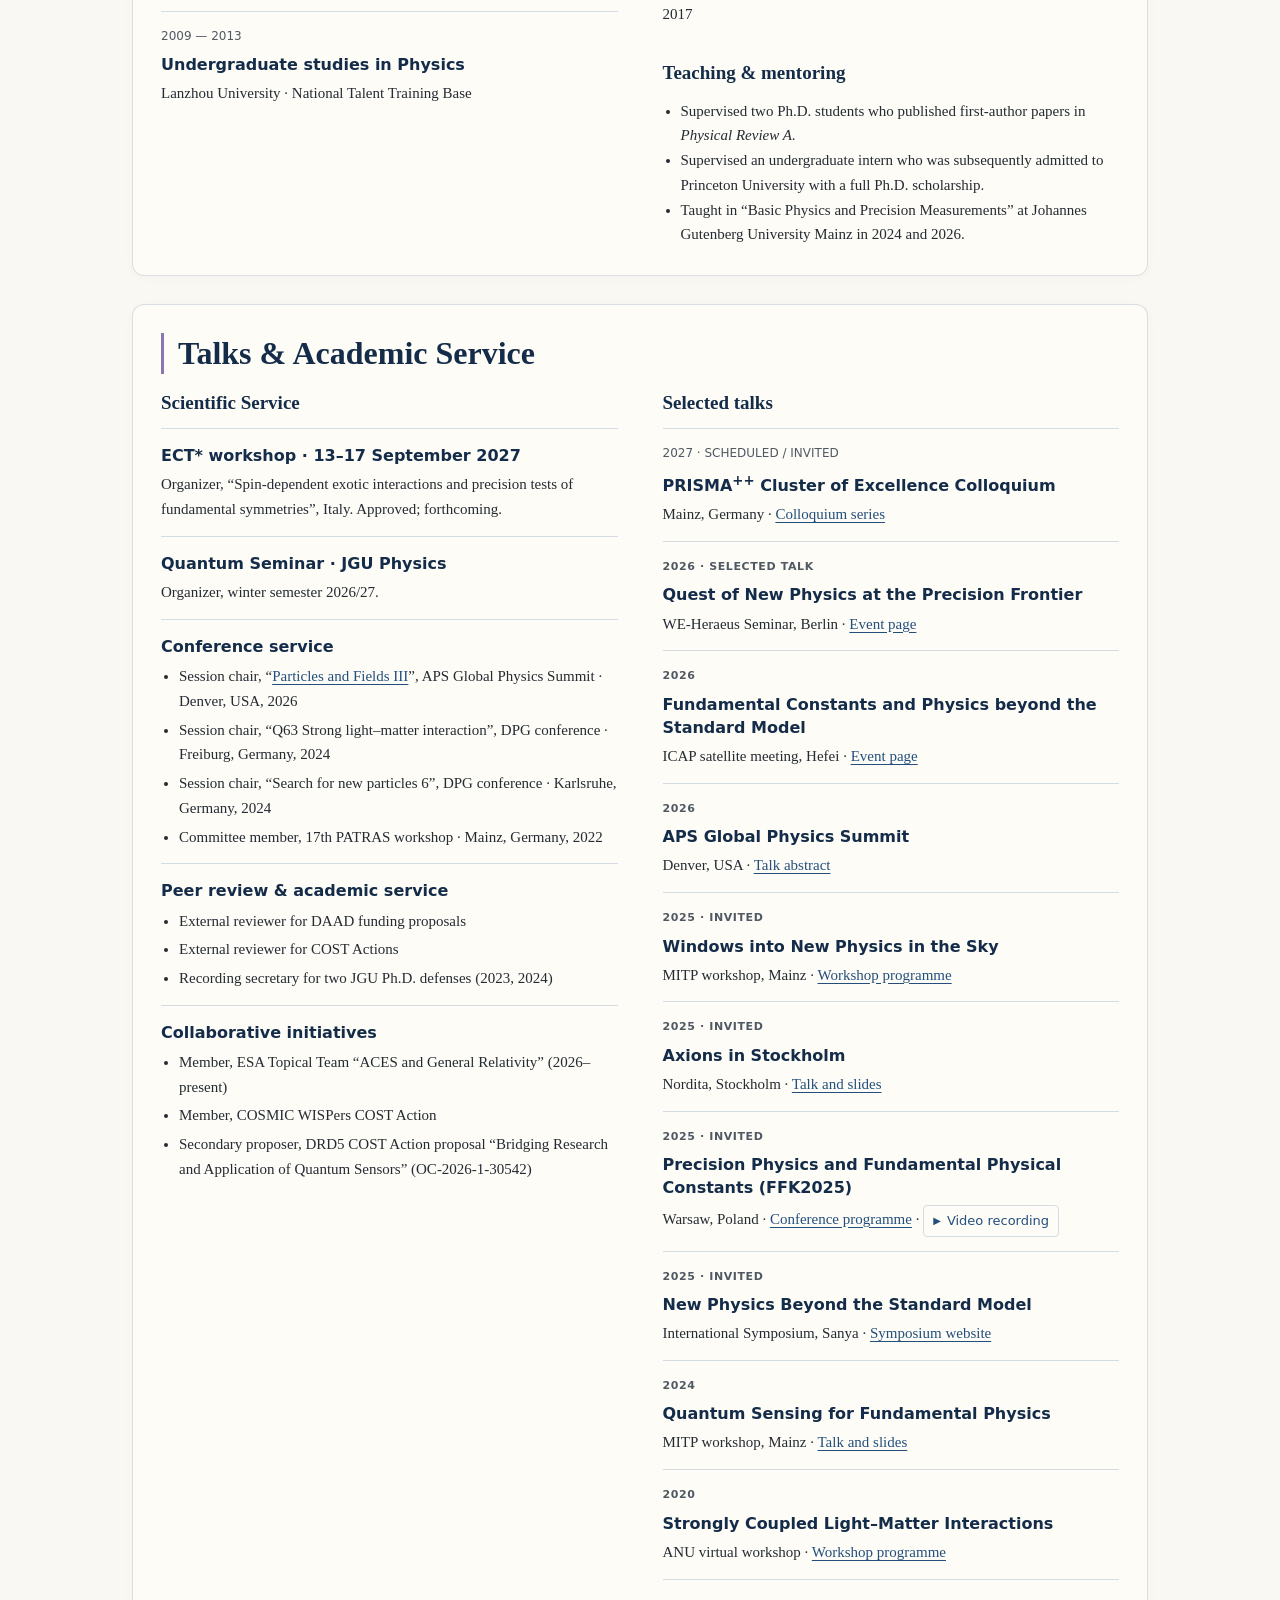
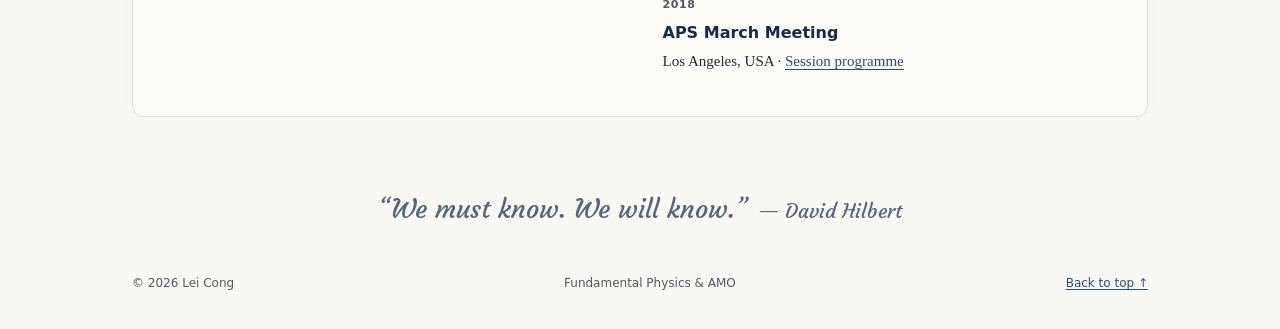
==== commit 1f2c745c: "updates" ====
--- a/index.html
+++ b/index.html
@@ -275,15 +275,15 @@
   <div class="research-grid">
     <article>
       <h3>Fundamental Interactions</h3>
-      <p>New light bosons could mediate previously unknown forces and offer insights into outstanding problems in fundamental physics, including the nature of dark matter, the strong CP problem, and the origin of the matter–antimatter asymmetry. Searches for such forces at the low-energy frontier of particle physics can also test fundamental symmetries.</p>
+      <p>New light bosons may mediate previously unknown forces and provide clues to some of the most fundamental open questions in physics, including the nature of dark matter, the strong CP problem, and the origin of the matter–antimatter asymmetry. Precision searches for these exotic interactions offer a complementary avenue to explore physics beyond the Standard Model and test fundamental symmetries at the low-energy frontier.</p>
     </article>
     <article>
       <h3>Precision Measurements</h3>
-      <p>Atomic and molecular spectroscopy, parity-violation experiments, antimatter systems, magnetic resonance, levitated sensors, and torsion-pendulum experiments offer distinct windows on fundamental interactions. I aim to identify observables with enhanced sensitivity to new physics and interpret the resulting measurements.</p>
+      <p>Atomic and molecular spectroscopy, parity-violation measurements, antimatter experiments, magnetic resonance, levitated sensors, and torsion-pendulum experiments provide complementary probes of fundamental interactions. My research focuses on identifying novel observables with enhanced sensitivity to new physics and developing theoretical frameworks to interpret and connect results across diverse experimental platforms.</p>
     </article>
     <article>
       <h3>Quantum Sensing</h3>
-      <p>Quantum resources, including entanglement and quantum criticality, could provide new ways to detect extremely weak signals. My ambition is to develop fully quantum fifth-force experiments, exploring how quantum advantages and compact source–sensor geometries could enhance sensitivity to new interactions.</p>
+      <p>Quantum resources, such as entanglement and quantum criticality, offer promising opportunities to enhance the detection of extremely weak signals. My ambition is to develop quantum-enhanced searches for exotic fifth forces by combining quantum-controlled source–sensor dynamics with optimized, compact geometries to probe previously unexplored interaction regimes.</p>
     </article>
   </div>
 </section>
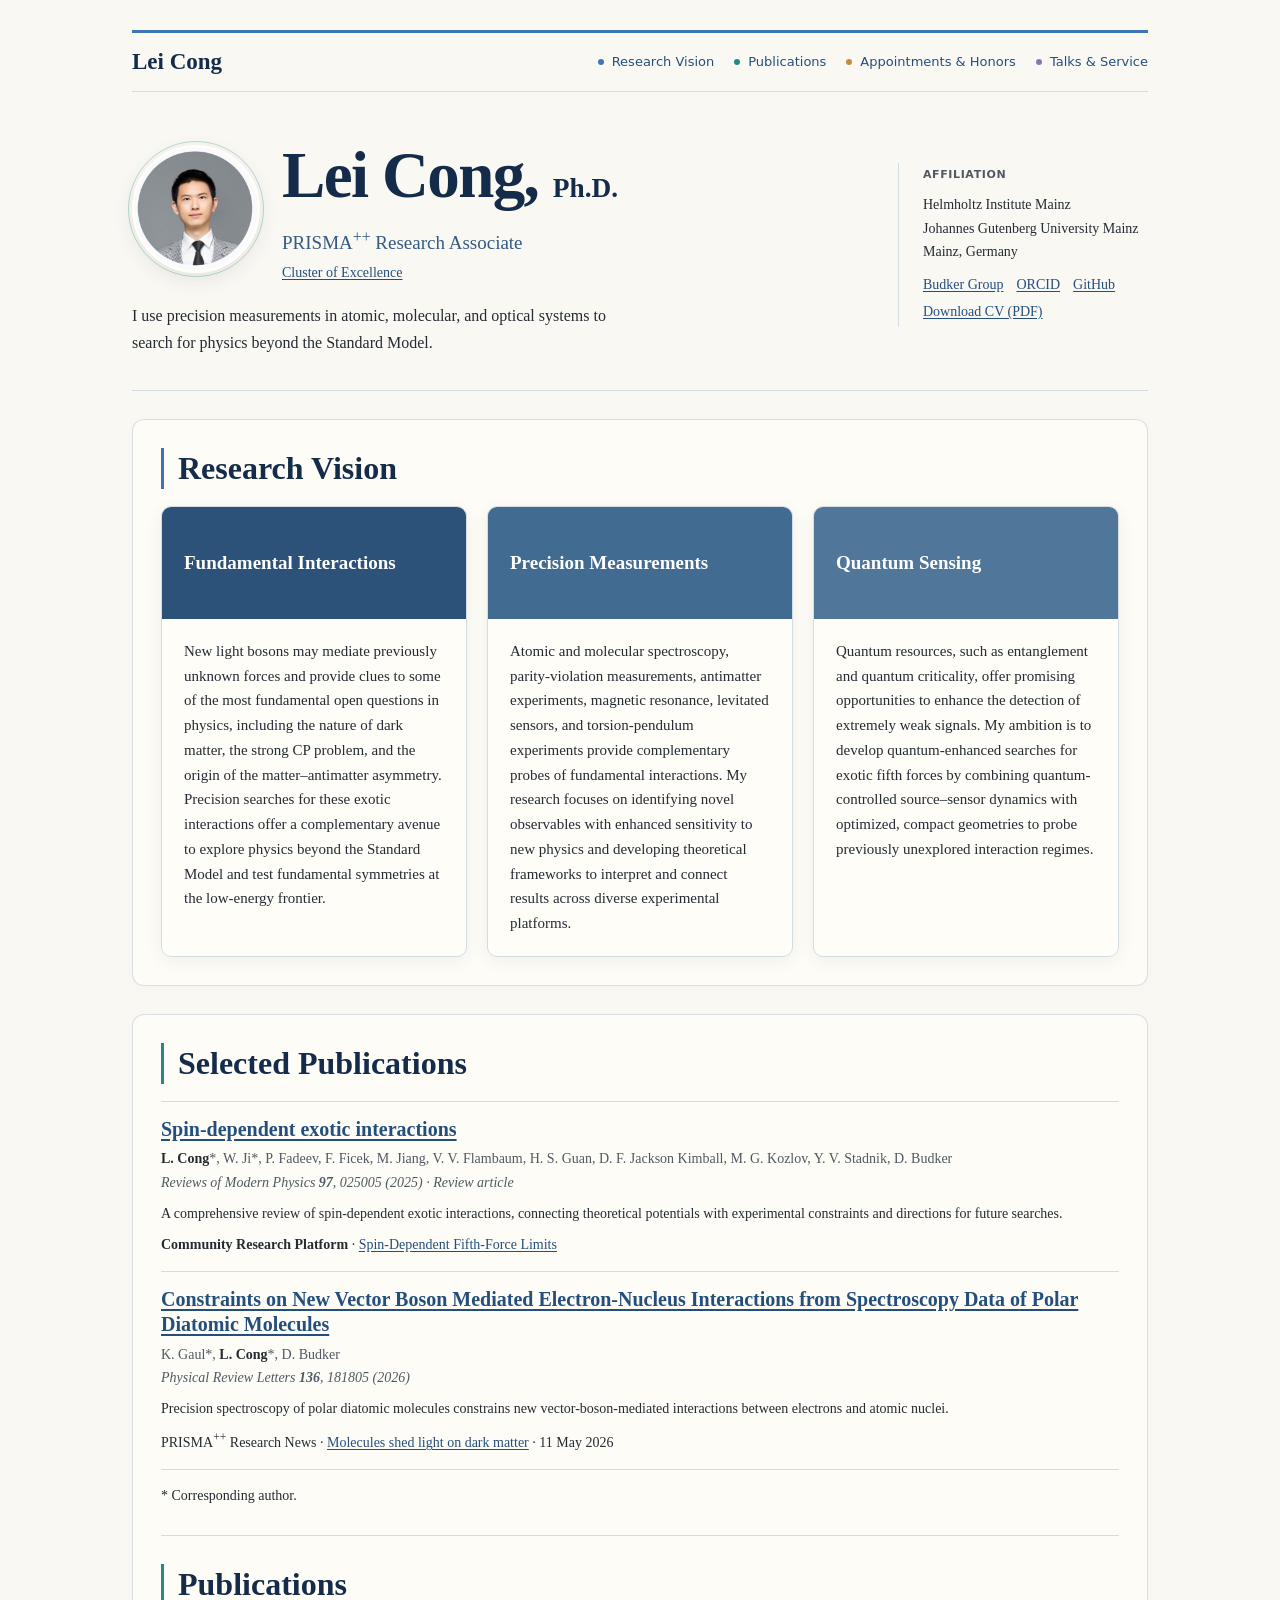
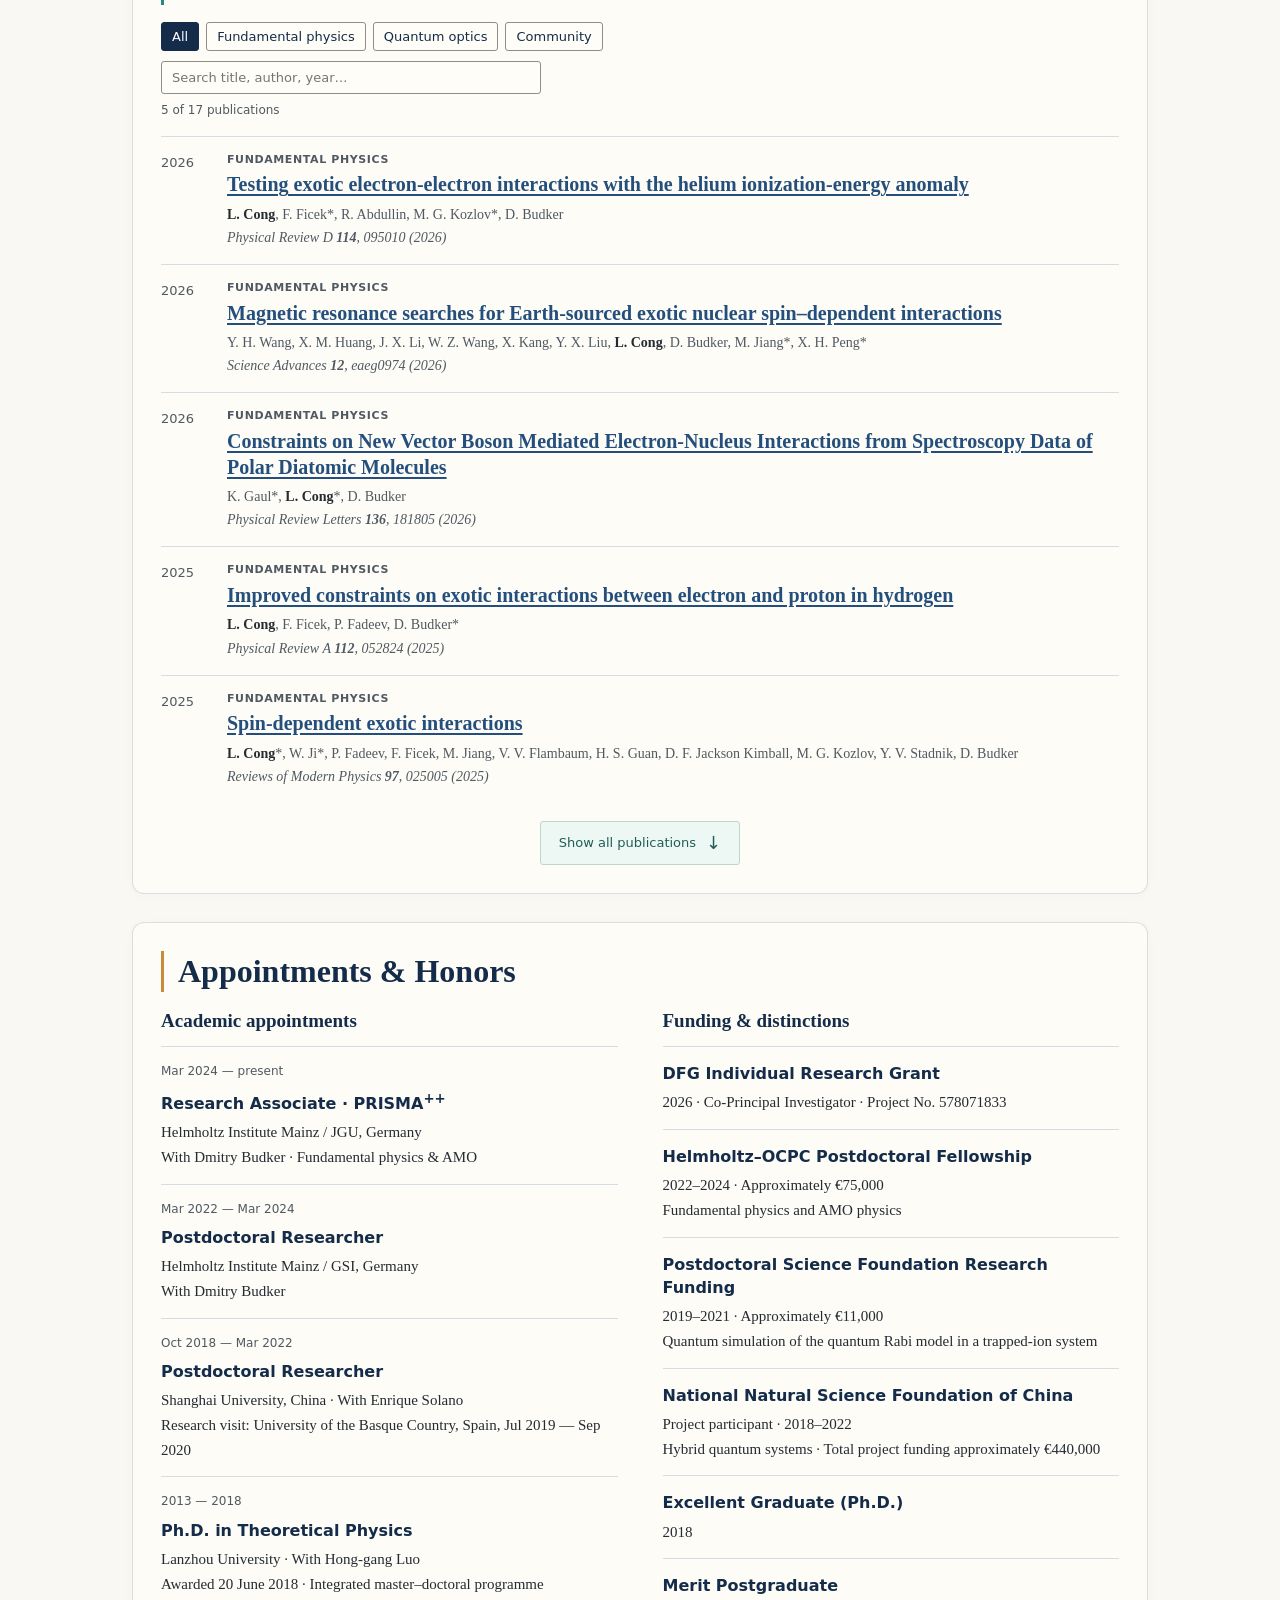
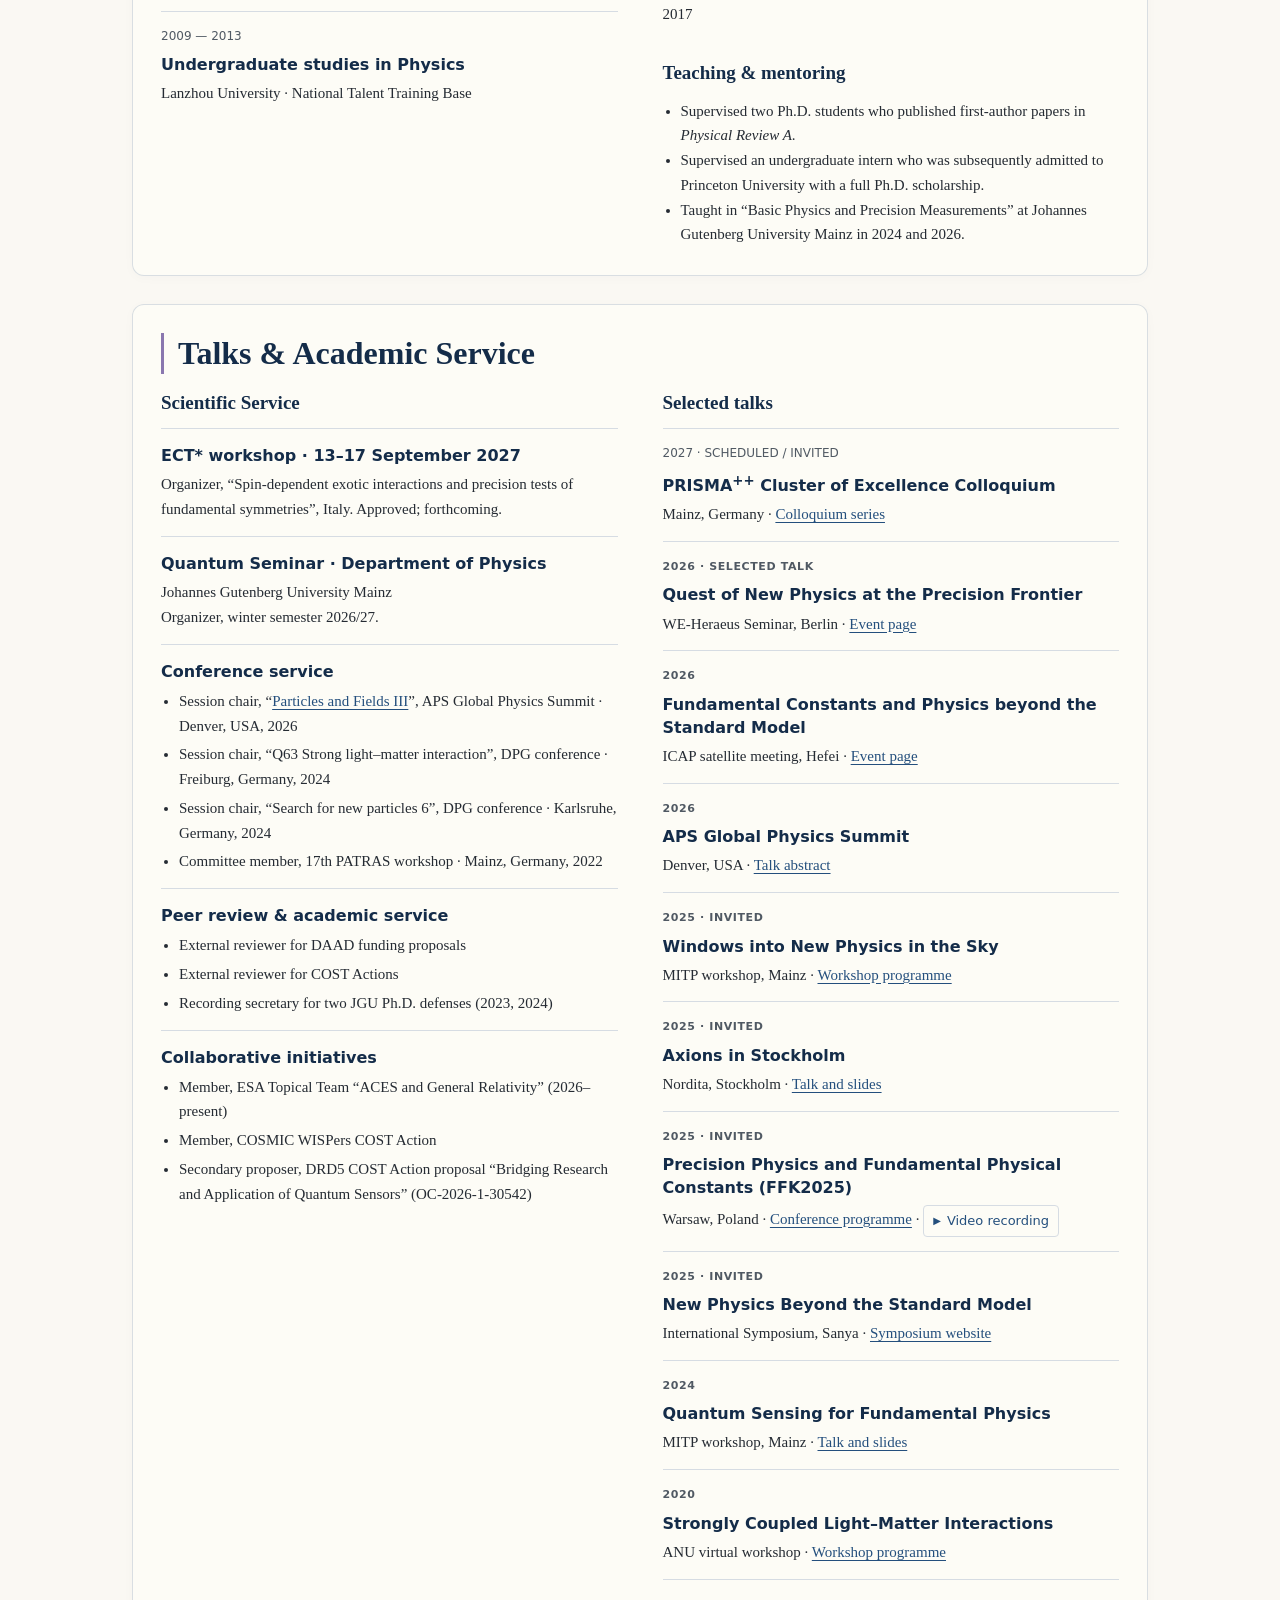
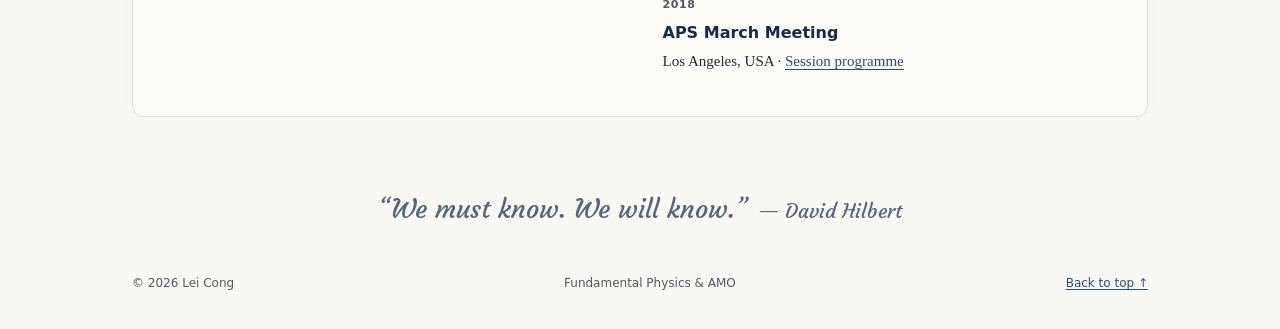
==== commit e43d72ea: "update" ====
--- a/index.html
+++ b/index.html
@@ -351,7 +351,7 @@
   <li>Supervised an undergraduate intern who was subsequently admitted to Princeton University with a full Ph.D. scholarship.</li>
   <li>Taught in “Basic Physics and Precision Measurements” at Johannes Gutenberg University Mainz in 2024 and 2026.</li>
 </ul></div></div></section>
-<section id="community" class="section-panel"><div class="section-heading"><h2>Talks &amp; Academic Service</h2></div><div class="two-columns"><div><h3>Scientific Service</h3><ul class="detail-list"><li><h4>ECT* workshop · 13–17 September 2027</h4><p>Organizer, “Spin-dependent exotic interactions and precision tests of fundamental symmetries”, Italy. Approved; forthcoming.</p></li><li><h4>Quantum Seminar · JGU Physics</h4><p>Organizer, winter semester 2026/27.</p></li><li><h4>Conference service</h4>
+<section id="community" class="section-panel"><div class="section-heading"><h2>Talks &amp; Academic Service</h2></div><div class="two-columns"><div><h3>Scientific Service</h3><ul class="detail-list"><li><h4>ECT* workshop · 13–17 September 2027</h4><p>Organizer, “Spin-dependent exotic interactions and precision tests of fundamental symmetries”, Italy. Approved; forthcoming.</p></li><li><h4>Quantum Seminar · Department of Physics</h4><p>Johannes Gutenberg University Mainz<br>Organizer, winter semester 2026/27.</p></li><li><h4>Conference service</h4>
 <ul class="item-lines">
   <li>Session chair, “<a href="https://meetings-archive.aps.org/smt/2026/vir-l02/">Particles and Fields III</a>”, APS Global Physics Summit · Denver, USA, 2026</li>
   <li>Session chair, “Q63 Strong light–matter interaction”, DPG conference · Freiburg, Germany, 2024</li>
